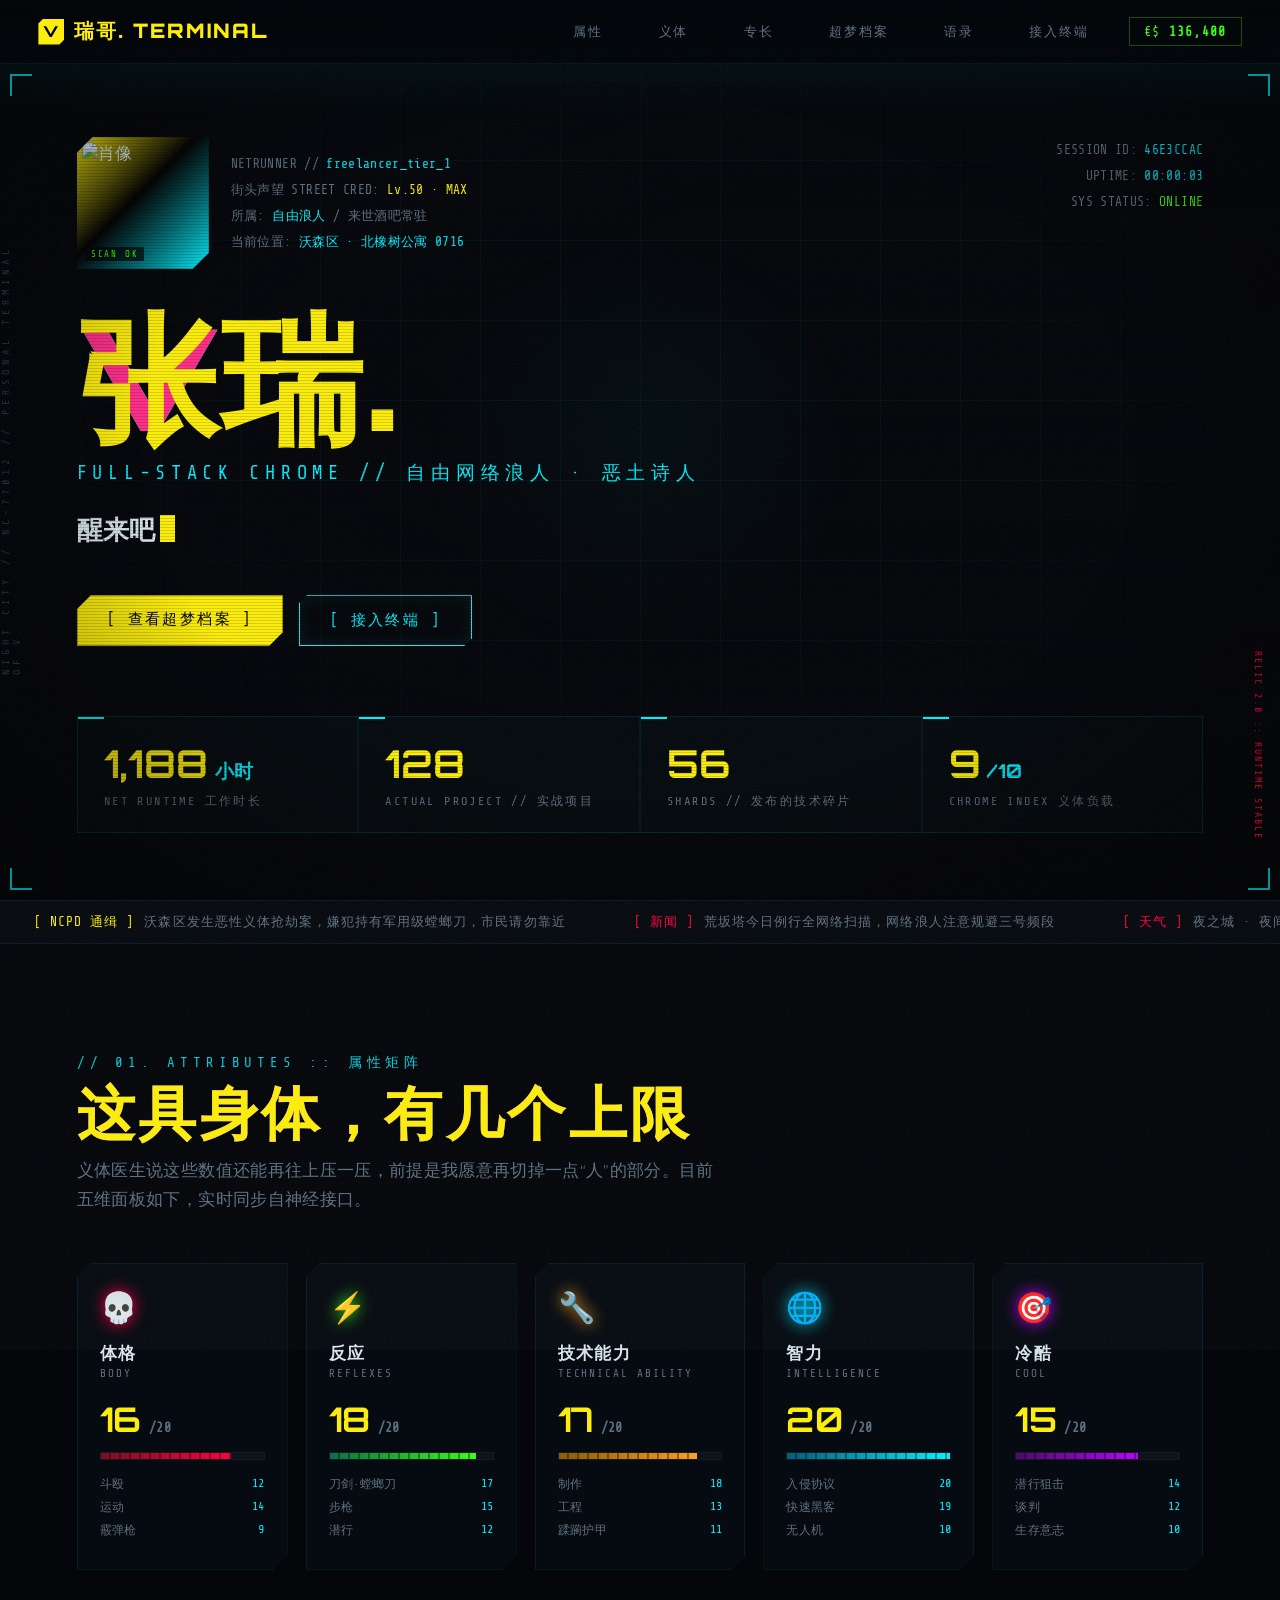
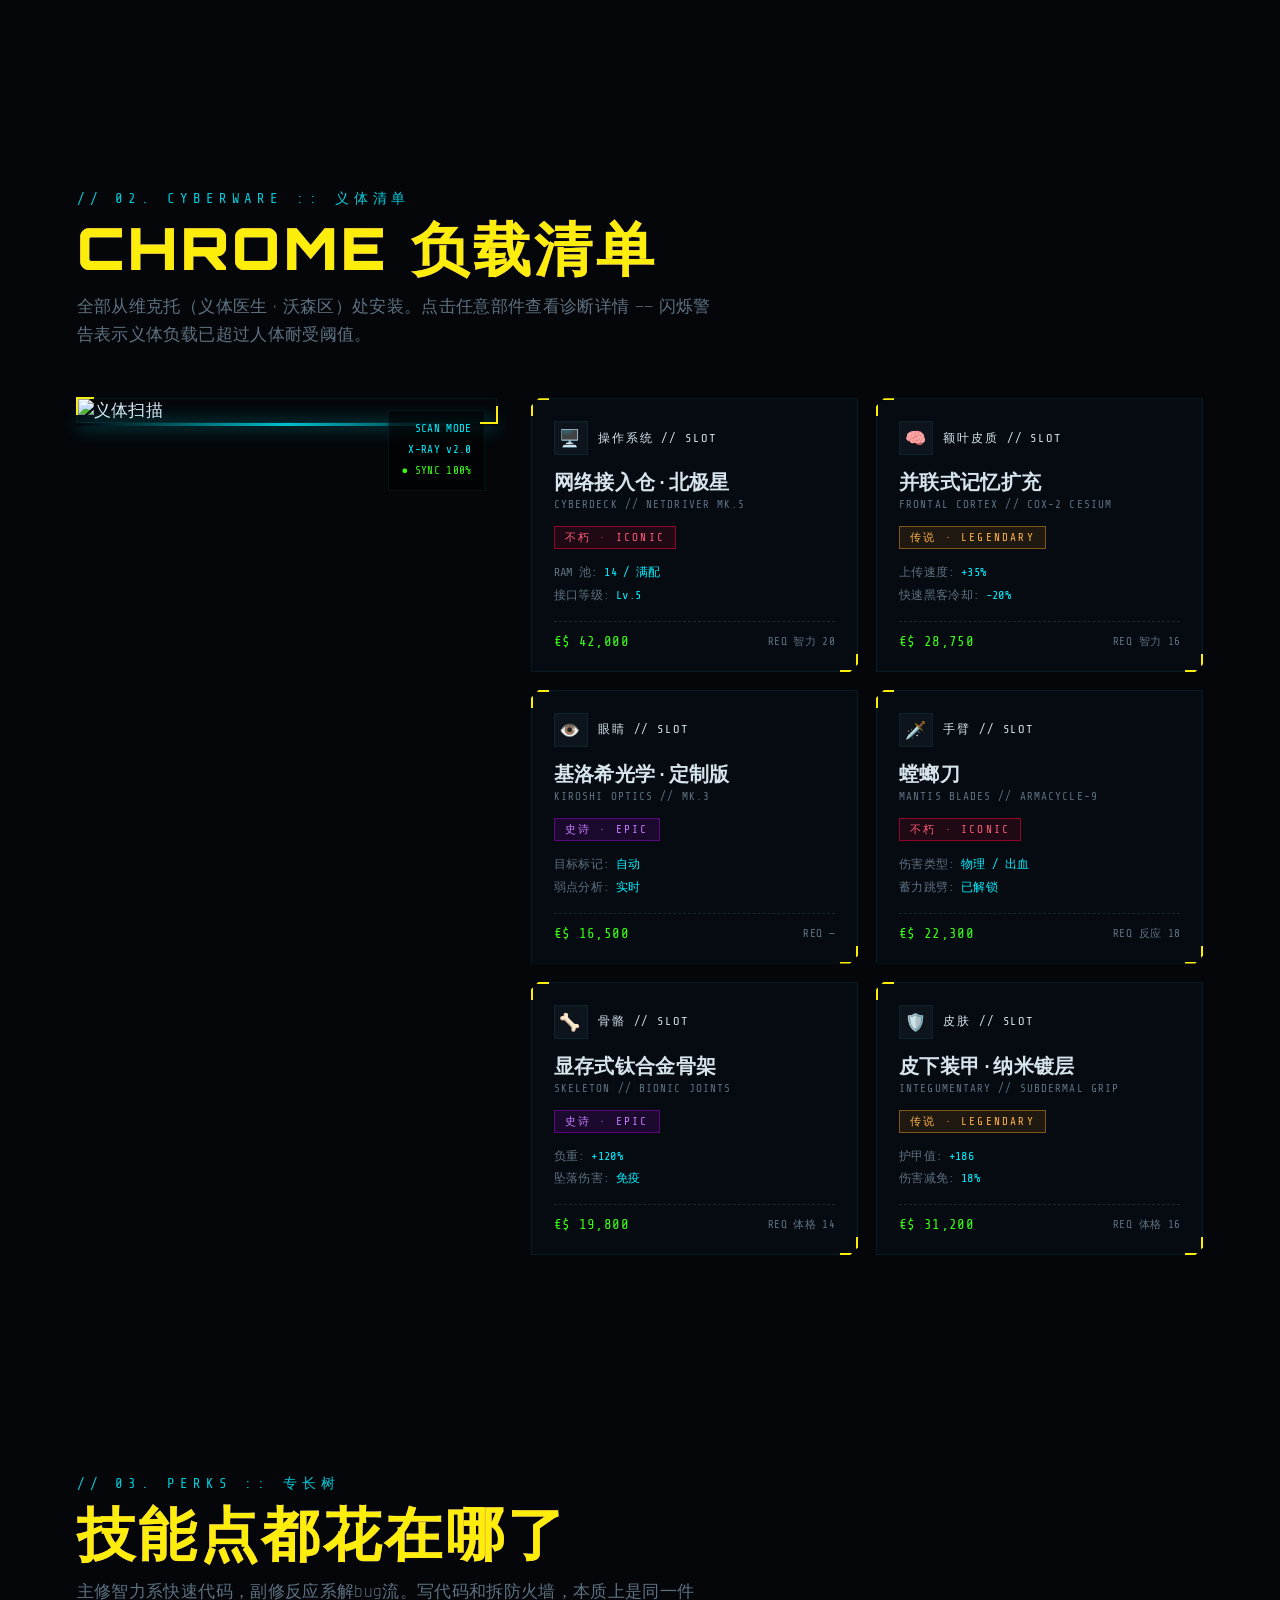
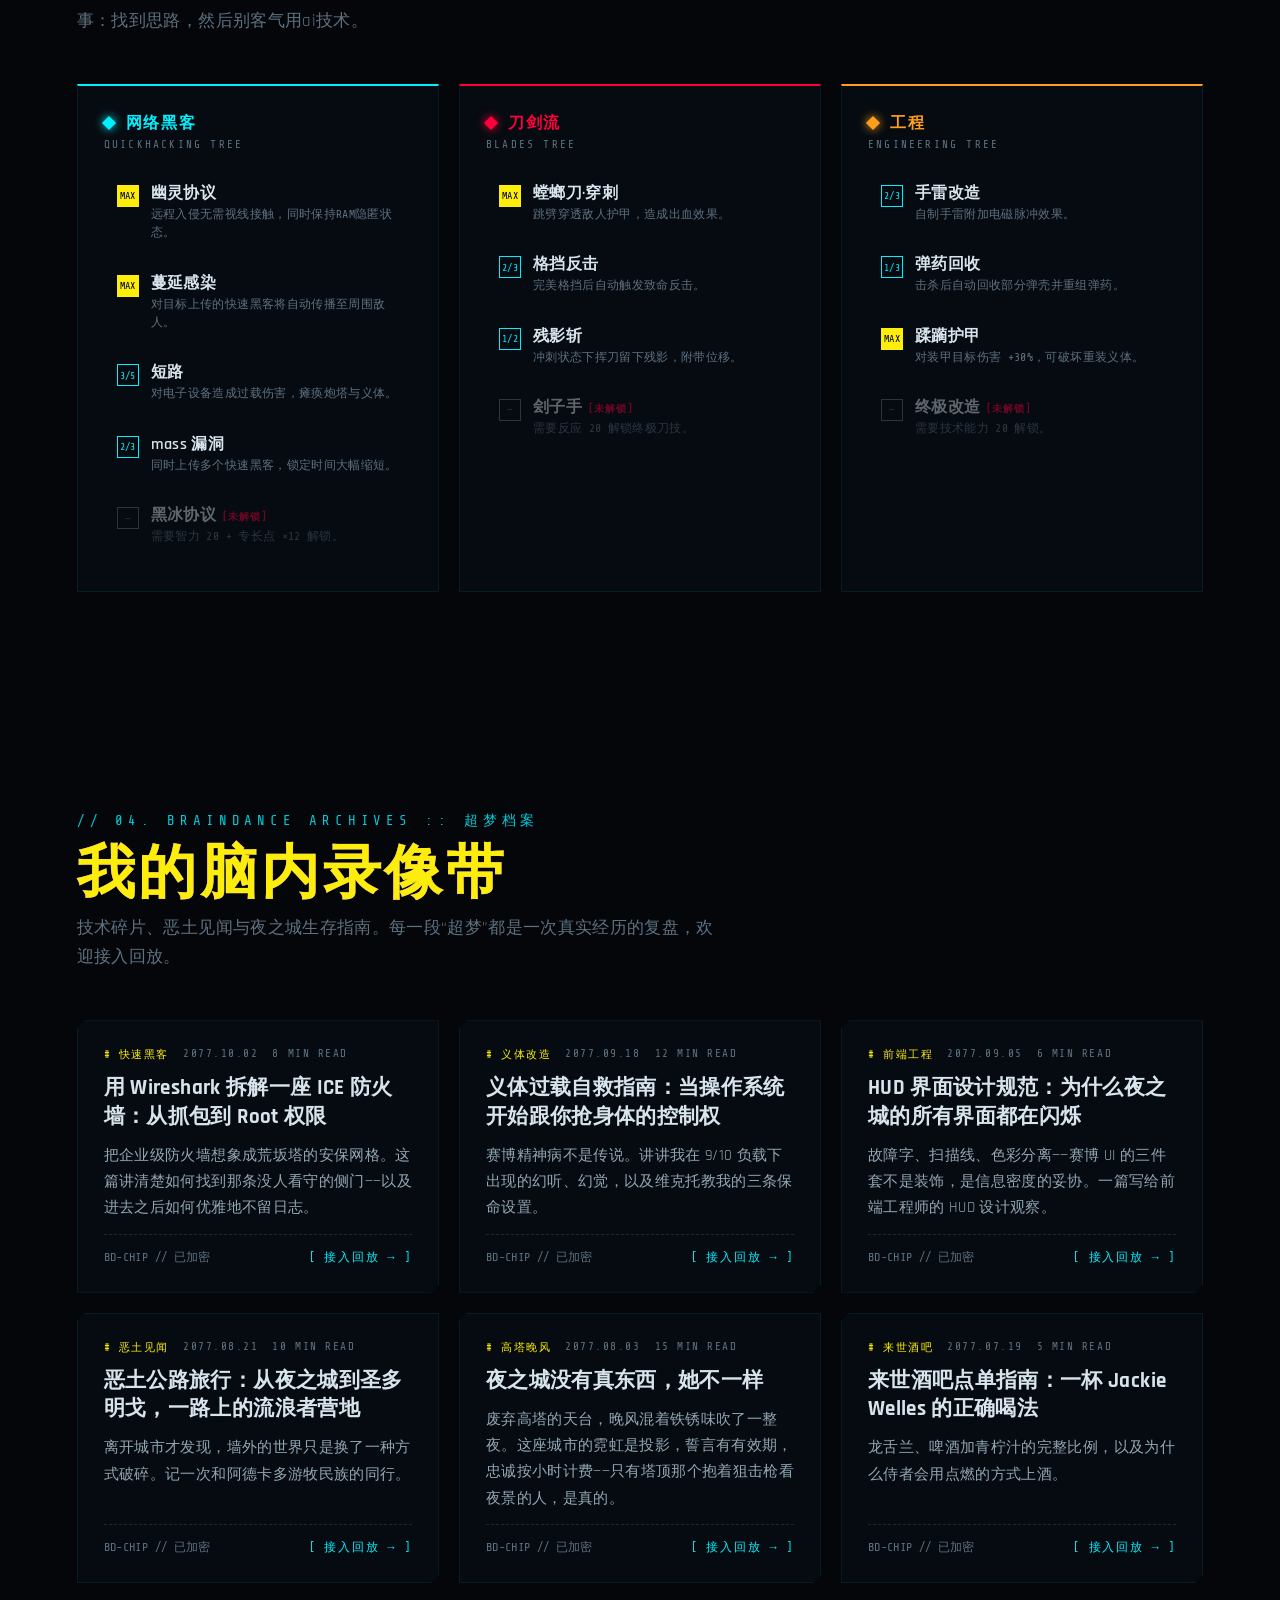
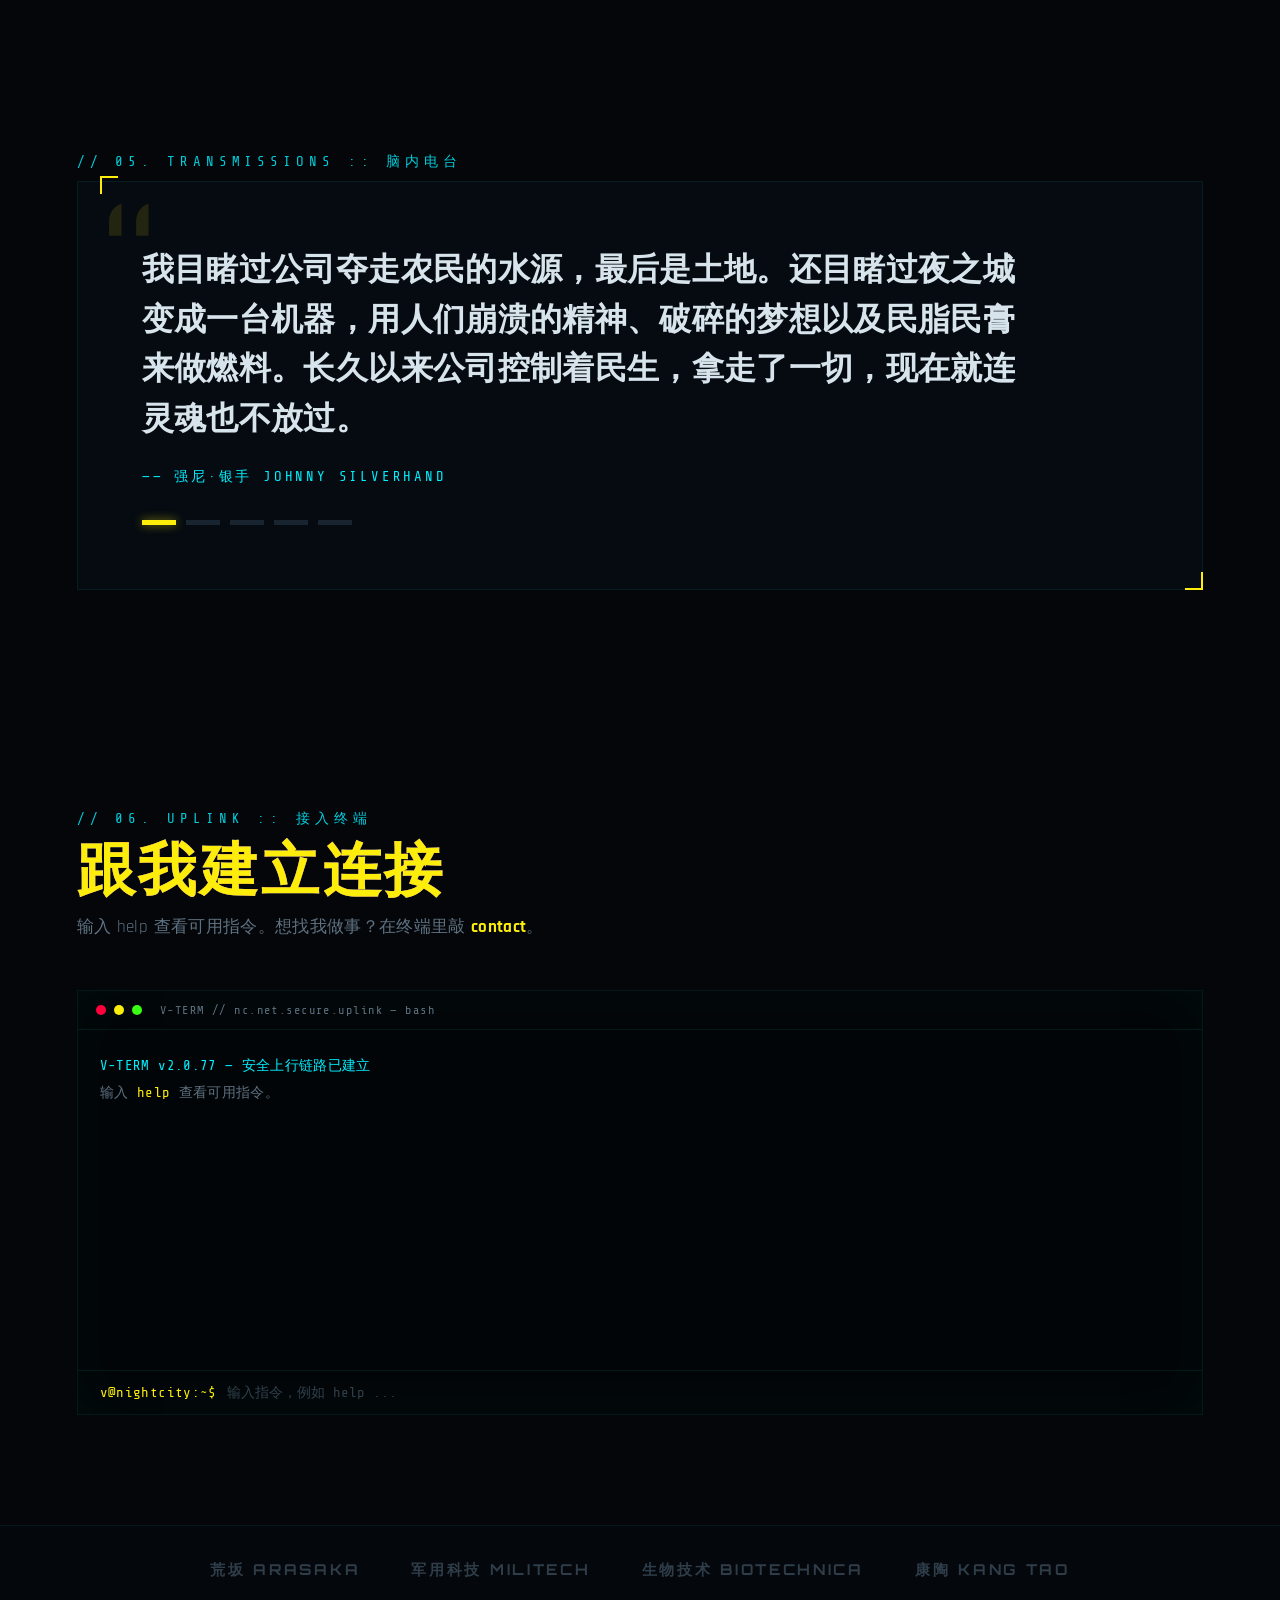
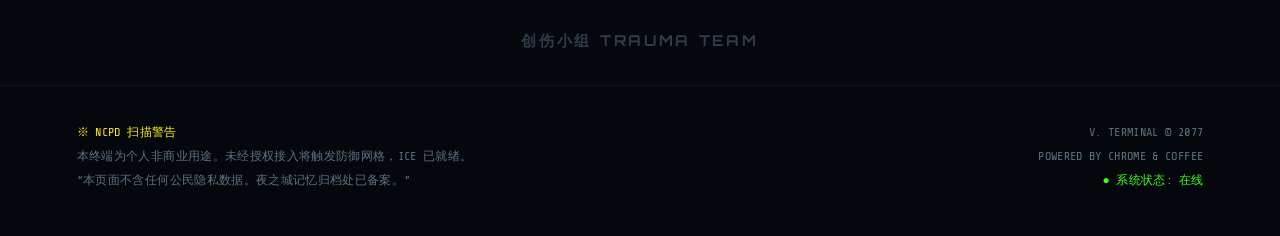
==== src/index.source.html @ 20cfcdd7 "chore: 扁平化仓库结构(站点根=仓库根, 修复Pages根路径) + 补 MIT LICENSE" ====
<!DOCTYPE html>
<html lang="zh-CN">
<head>
<meta charset="UTF-8">
<meta name="viewport" content="width=device-width, initial-scale=1.0">
<title>张瑞.夜之城个人终端</title>
<link rel="icon" type="image/svg+xml" href="assets/favicon.svg">
<meta name="description" content="一个赛博朋克2077风格的个人主页 —— 义体、专长、超梦档案与网络浪人日志。">
<link rel="preconnect" href="https://fonts.googleapis.com">
<link rel="preconnect" href="https://fonts.gstatic.com" crossorigin>
<link href="https://fonts.googleapis.com/css2?family=Orbitron:wght@500;700;900&family=Rajdhani:wght@400;500;600;700&family=Share+Tech+Mono&display=swap" rel="stylesheet">
<style>
/* ============================================================
   CYBERPUNK 2077 // PERSONAL TERMINAL
   Palette: #FCEE0A (brand yellow) / #00F0FF (cyan) / #FF003C (red)
   ============================================================ */
:root{
  --yellow:#FCEE0A;
  --yellow-dim:#b8ab06;
  --cyan:#00F0FF;
  --cyan-dim:#0aa7b3;
  --red:#FF003C;
  --pink:#FF2E88;
  --purple:#BD00FF;
  --orange:#FF9F1C;
  --green:#39FF14;
  --bg:#04060A;
  --bg2:#080C12;
  --panel:rgba(8,13,20,.82);
  --panel-solid:#0A0F16;
  --line:rgba(0,240,255,.18);
  --line-soft:rgba(0,240,255,.08);
  --text:#D8E4EC;
  --dim:#5E7180;
  --mono:'Share Tech Mono','Courier New',monospace;
  --ui:'Rajdhani','PingFang SC','Hiragino Sans GB','Microsoft YaHei',sans-serif;
  --disp:'Orbitron','Rajdhani','PingFang SC','Microsoft YaHei',sans-serif;
}
*{margin:0;padding:0;box-sizing:border-box}
html{scroll-behavior:smooth}
body{
  background:var(--bg);
  color:var(--text);
  font-family:var(--ui);
  font-size:17px;
  letter-spacing:.02em;
  overflow-x:hidden;
  cursor:default;
}
::selection{background:var(--yellow);color:#000}
a{color:var(--cyan);text-decoration:none}
img{max-width:100%;display:block}
button{font-family:var(--ui);cursor:pointer}

/* ---------- 全局特效层 ---------- */
.fx-scanlines{position:fixed;inset:0;pointer-events:none;z-index:9000;
  background:repeating-linear-gradient(0deg,rgba(0,0,0,.14) 0 1px,transparent 1px 3px);
  mix-blend-mode:multiply;}
.fx-crtbar{position:fixed;left:0;right:0;height:120px;pointer-events:none;z-index:9001;
  background:linear-gradient(180deg,transparent,rgba(0,240,255,.045),transparent);
  animation:crtbar 7s linear infinite;}
@keyframes crtbar{0%{top:-15%}100%{top:110%}}
.fx-noise{position:fixed;inset:-50%;width:200%;height:200%;pointer-events:none;z-index:8999;opacity:.05;
  background-image:url("data:image/svg+xml,%3Csvg xmlns='http://www.w3.org/2000/svg' width='120' height='120'%3E%3Cfilter id='n'%3E%3CfeTurbulence type='fractalNoise' baseFrequency='0.9' numOctaves='2'/%3E%3C/filter%3E%3Crect width='120' height='120' filter='url(%23n)' opacity='1'/%3E%3C/svg%3E");
  animation:noiseShift .45s steps(3) infinite;}
@keyframes noiseShift{0%{transform:translate(0,0)}33%{transform:translate(-2%,1%)}66%{transform:translate(1%,-2%)}100%{transform:translate(0,0)}}
.fx-vignette{position:fixed;inset:0;pointer-events:none;z-index:8998;
  background:radial-gradient(ellipse at center,transparent 55%,rgba(0,0,0,.55) 100%);}
#cursor-glow{position:fixed;width:520px;height:520px;border-radius:50%;pointer-events:none;z-index:1;
  background:radial-gradient(circle,rgba(0,240,255,.06) 0%,transparent 60%);
  transform:translate(-50%,-50%);transition:opacity .4s;}

/* ---------- 故障文字 ---------- */
.glitch{position:relative;display:inline-block;color:var(--text)}
.glitch::before,.glitch::after{content:attr(data-text);position:absolute;inset:0;overflow:hidden;}
.glitch::before{color:var(--cyan);z-index:-1;animation:gl-a 3.2s infinite steps(1)}
.glitch::after{color:var(--red);z-index:-2;animation:gl-b 2.7s infinite steps(1)}
@keyframes gl-a{0%,88%,100%{transform:translate(0);opacity:0}89%{transform:translate(-4px,2px);opacity:.8;clip-path:inset(10% 0 55% 0)}91%{transform:translate(3px,-1px);opacity:.8;clip-path:inset(60% 0 8% 0)}93%{transform:translate(-2px,0);opacity:.8;clip-path:inset(30% 0 40% 0)}95%{opacity:0}}
@keyframes gl-b{0%,82%,100%{transform:translate(0);opacity:0}83%{transform:translate(4px,-2px);opacity:.8;clip-path:inset(45% 0 20% 0)}86%{transform:translate(-3px,2px);opacity:.8;clip-path:inset(5% 0 75% 0)}90%{transform:translate(2px,0);opacity:.8;clip-path:inset(70% 0 5% 0)}93%{opacity:0}}
.glitch:hover::before{animation:gl-a .4s infinite steps(1)}
.glitch:hover::after{animation:gl-b .35s infinite steps(1)}
.glitch.y{color:var(--yellow)}
.glitch.y::before{color:var(--pink)}
.glitch.y::after{color:var(--cyan)}

/* ---------- 通用板块 ---------- */
section{position:relative;padding:110px 6vw;max-width:1480px;margin:0 auto;z-index:2}
.sec-tag{font-family:var(--mono);color:var(--cyan);font-size:14px;letter-spacing:.35em;margin-bottom:10px;opacity:.85}
.sec-title{font-family:var(--disp);font-weight:900;font-size:clamp(34px,4.6vw,58px);letter-spacing:.06em;line-height:1.05;margin-bottom:14px;text-transform:uppercase}
.sec-sub{color:var(--dim);font-size:17px;max-width:640px;line-height:1.7;margin-bottom:48px}
.sec-head{margin-bottom:10px}
.cut{clip-path:polygon(14px 0,100% 0,100% calc(100% - 14px),calc(100% - 14px) 100%,0 100%,0 14px)}
.cut-sm{clip-path:polygon(8px 0,100% 0,100% calc(100% - 8px),calc(100% - 8px) 100%,0 100%,0 8px)}
.reveal{opacity:0;transform:translateY(34px);transition:opacity .8s cubic-bezier(.2,.7,.2,1),transform .8s cubic-bezier(.2,.7,.2,1)}
.reveal.in{opacity:1;transform:none}
.corner-brackets{position:relative}
.corner-brackets::before,.corner-brackets::after{content:"";position:absolute;width:16px;height:16px;pointer-events:none;transition:all .3s}
.corner-brackets::before{top:-1px;left:-1px;border-top:2px solid var(--yellow);border-left:2px solid var(--yellow)}
.corner-brackets::after{bottom:-1px;right:-1px;border-bottom:2px solid var(--yellow);border-right:2px solid var(--yellow)}

/* ---------- 开机动画 ---------- */
#boot{position:fixed;inset:0;background:#000;z-index:10000;display:flex;align-items:center;justify-content:center;transition:opacity .7s,visibility .7s}
#boot.done{opacity:0;visibility:hidden}
.boot-box{width:min(680px,88vw)}
.boot-logo{font-family:var(--disp);font-weight:900;font-size:clamp(28px,5vw,52px);color:var(--yellow);letter-spacing:.08em;
  text-shadow:0 0 30px rgba(252,238,10,.4);animation:flicker 2.4s infinite}
.boot-logo span{color:var(--cyan)}
@keyframes flicker{0%,100%{opacity:1}3%{opacity:.4}5%{opacity:1}42%{opacity:1}43%{opacity:.5}44%{opacity:1}67%{opacity:1}68%{opacity:.3}69%{opacity:1}}
.boot-lines{font-family:var(--mono);font-size:13px;color:var(--dim);margin:26px 0 18px;min-height:120px;line-height:1.9}
.boot-lines .ok{color:var(--green)}
.boot-lines .warn{color:var(--yellow)}
.boot-lines .err{color:var(--red)}
.boot-bar{height:10px;background:#111;border:1px solid #222;position:relative;overflow:hidden}
.boot-bar i{position:absolute;inset:0;background:var(--yellow);width:0%;transition:width .3s;
  background-image:repeating-linear-gradient(-45deg,transparent 0 6px,rgba(0,0,0,.25) 6px 12px)}
.boot-skip{margin-top:16px;font-family:var(--mono);font-size:12px;color:#3a4750;text-align:right}

/* ---------- 导航 ---------- */
#nav{position:fixed;top:0;left:0;right:0;z-index:9500;display:flex;align-items:center;gap:26px;
  padding:0 clamp(16px,3vw,40px);height:64px;
  background:linear-gradient(180deg,rgba(4,6,10,.92),rgba(4,6,10,.75));
  backdrop-filter:blur(10px);border-bottom:1px solid var(--line-soft);}
.nav-logo{font-family:var(--disp);font-weight:900;font-size:20px;color:var(--yellow);letter-spacing:.1em;display:flex;align-items:center;gap:10px}
.nav-logo .box{width:26px;height:26px;background:var(--yellow);color:#000;display:grid;place-items:center;font-size:15px;clip-path:polygon(5px 0,100% 0,100% calc(100% - 5px),calc(100% - 5px) 100%,0 100%,0 5px)}
.nav-links{display:flex;gap:4px;margin-left:auto}
.nav-links a{font-family:var(--mono);font-size:13px;letter-spacing:.14em;color:var(--dim);padding:8px 14px;position:relative;transition:color .2s}
.nav-links a::before{content:"//";color:var(--cyan);margin-right:6px;opacity:0;transition:opacity .2s}
.nav-links a:hover,.nav-links a.active{color:var(--yellow)}
.nav-links a:hover::before,.nav-links a.active::before{opacity:1}
.nav-eddies{font-family:var(--mono);font-size:13px;color:var(--green);border:1px solid rgba(57,255,20,.3);padding:6px 14px;letter-spacing:.1em;white-space:nowrap}
.nav-eddies b{color:var(--green)}
#nav-burger{display:none;background:none;border:1px solid var(--line);color:var(--cyan);font-family:var(--mono);padding:6px 12px;font-size:14px}

/* ---------- HERO ---------- */
#hero{min-height:100vh;display:flex;flex-direction:column;justify-content:center;padding:130px 6vw 60px;max-width:none;overflow:hidden}
.hero-bg{position:absolute;inset:0;z-index:-2}
.hero-bg img{width:100%;height:100%;object-fit:cover;opacity:.5;transform:scale(1.06);transition:transform .2s ease-out;filter:saturate(1.15) contrast(1.05)}
.hero-bg::after{content:"";position:absolute;inset:0;
  background:linear-gradient(180deg,rgba(4,6,10,.85) 0%,rgba(4,6,10,.25) 40%,rgba(4,6,10,.92) 88%),
  linear-gradient(90deg,rgba(4,6,10,.8),transparent 55%);}
.hero-grid{position:absolute;inset:0;z-index:-1;pointer-events:none;opacity:.14;
  background-image:linear-gradient(rgba(0,240,255,.35) 1px,transparent 1px),linear-gradient(90deg,rgba(0,240,255,.35) 1px,transparent 1px);
  background-size:80px 80px;
  mask-image:radial-gradient(ellipse 75% 65% at 50% 45%,#000 30%,transparent 75%);
  -webkit-mask-image:radial-gradient(ellipse 75% 65% at 50% 45%,#000 30%,transparent 75%);}
.hero-inner{max-width:1480px;margin:0 auto;width:100%}
.hero-top{display:flex;align-items:flex-start;justify-content:space-between;gap:30px;flex-wrap:wrap}
.hero-id{display:flex;gap:22px;align-items:center}
.avatar-frame{width:132px;height:132px;flex:none;position:relative;padding:5px;
  background:linear-gradient(135deg,var(--yellow),#000 45%,var(--cyan));
  clip-path:polygon(16px 0,100% 0,100% calc(100% - 16px),calc(100% - 16px) 100%,0 100%,0 16px);}
.avatar-frame img{width:100%;height:100%;object-fit:cover;filter:saturate(1.1)}
.avatar-frame::after{content:"SCAN OK";position:absolute;bottom:8px;left:8px;font-family:var(--mono);font-size:9px;letter-spacing:.2em;color:var(--green);background:rgba(0,0,0,.7);padding:2px 6px}
.hero-meta{font-family:var(--mono);font-size:13px;color:var(--dim);line-height:2}
.hero-meta b{color:var(--cyan);font-weight:400}
.hero-meta .lv{color:var(--yellow)}
.hero-title{margin:44px 0 8px}
.hero-title h1{font-family:var(--disp);font-weight:900;font-size:clamp(56px,11vw,150px);line-height:.92;letter-spacing:.02em;text-transform:uppercase}
.hero-title h1 .dot{color:var(--yellow)}
.hero-role{font-family:var(--mono);color:var(--cyan);font-size:clamp(14px,1.6vw,19px);letter-spacing:.3em;margin-top:18px}
.hero-quote{margin-top:26px;font-size:clamp(18px,2.4vw,26px);font-weight:600;color:var(--text);max-width:760px;line-height:1.5}
.hero-quote em{color:var(--yellow);font-style:normal}
.hero-cursor{display:inline-block;width:.6em;height:1.05em;background:var(--yellow);vertical-align:-.12em;margin-left:4px;animation:blink 1s steps(1) infinite}
@keyframes blink{50%{opacity:0}}
.hero-cta{display:flex;gap:16px;margin-top:44px;flex-wrap:wrap}
.btn{font-family:var(--mono);font-size:15px;letter-spacing:.16em;padding:15px 30px;border:none;position:relative;transition:transform .15s,filter .2s;text-transform:uppercase}
.btn:hover{transform:translateY(-2px);filter:brightness(1.12)}
.btn-y{background:var(--yellow);color:#000;box-shadow:0 0 24px rgba(252,238,10,.35)}
.btn-y::after{content:"";position:absolute;inset:0;border:1px solid rgba(0,0,0,.35);pointer-events:none;
  clip-path:polygon(8px 0,100% 0,100% calc(100% - 8px),calc(100% - 8px) 100%,0 100%,0 8px)}
.btn-o{background:transparent;color:var(--cyan);border:1px solid var(--cyan);box-shadow:inset 0 0 18px rgba(0,240,255,.08)}
.btn-o:hover{background:rgba(0,240,255,.08)}
.hero-stats{display:grid;grid-template-columns:repeat(4,1fr);gap:2px;margin-top:70px;border:1px solid var(--line-soft);background:var(--line-soft)}
.stat-cell{background:rgba(5,8,12,.85);padding:22px 26px;position:relative}
.stat-cell .num{font-family:var(--disp);font-weight:700;font-size:clamp(24px,3vw,40px);color:var(--yellow)}
.stat-cell .num small{font-size:.5em;color:var(--cyan)}
.stat-cell .lbl{font-family:var(--mono);font-size:12px;color:var(--dim);letter-spacing:.2em;margin-top:6px}
.stat-cell::before{content:"";position:absolute;top:0;left:0;width:26px;height:2px;background:var(--cyan)}

/* ---------- 滚动新闻条 ---------- */
.ticker{border-top:1px solid var(--line-soft);border-bottom:1px solid var(--line-soft);background:#060A0F;overflow:hidden;position:relative;z-index:2}
.ticker-track{display:flex;width:max-content;animation:tick 36s linear infinite;gap:0}
.ticker:hover .ticker-track{animation-play-state:paused}
@keyframes tick{to{transform:translateX(-50%)}}
.ticker-item{font-family:var(--mono);font-size:13px;letter-spacing:.08em;color:var(--dim);padding:12px 34px;white-space:nowrap}
.ticker-item b{color:var(--red);font-weight:400;margin-right:10px}
.ticker-item.warn b{color:var(--yellow)}

/* ---------- 属性 ---------- */
.attr-grid{display:grid;grid-template-columns:repeat(5,1fr);gap:18px}
.attr-card{background:var(--panel);border:1px solid var(--line-soft);padding:26px 22px 30px;position:relative;transition:border-color .3s,transform .3s}
.attr-card:hover{border-color:var(--line);transform:translateY(-6px)}
.attr-card .ic{font-size:30px;margin-bottom:14px;display:block;filter:drop-shadow(0 0 8px currentColor)}
.attr-card h3{font-family:var(--disp);font-size:17px;letter-spacing:.08em;margin-bottom:2px}
.attr-card .en{font-family:var(--mono);font-size:11px;color:var(--dim);letter-spacing:.18em;display:block;margin-bottom:18px}
.attr-level{font-family:var(--disp);font-weight:700;font-size:34px;color:var(--yellow);margin-bottom:12px}
.attr-level small{font-size:13px;color:var(--dim);font-family:var(--mono)}
.bar{height:8px;background:#0d1319;position:relative;overflow:hidden;border:1px solid #131b23}
.bar i{position:absolute;inset:0 100% 0 0;transition:right 1.4s cubic-bezier(.2,.8,.2,1)}
.bar i::after{content:"";position:absolute;inset:0;background-image:repeating-linear-gradient(90deg,transparent 0 8px,rgba(0,0,0,.35) 8px 10px)}
.bar i.c1{background:linear-gradient(90deg,#7a0f22,var(--red))}
.bar i.c2{background:linear-gradient(90deg,#0b6e46,var(--green))}
.bar i.c3{background:linear-gradient(90deg,#8a5b00,var(--orange))}
.bar i.c4{background:linear-gradient(90deg,#065c7a,var(--cyan))}
.bar i.c5{background:linear-gradient(90deg,#4b0b6b,var(--purple))}
.attr-skills{margin-top:16px;display:flex;flex-direction:column;gap:6px}
.attr-skills span{font-family:var(--mono);font-size:12px;color:var(--dim);display:flex;justify-content:space-between}
.attr-skills span em{font-style:normal;color:var(--cyan)}

/* ---------- 义体 ---------- */
.cw-layout{display:grid;grid-template-columns:minmax(260px,420px) 1fr;gap:34px;align-items:start}
.cw-visual{position:sticky;top:90px}
.cw-visual img{border:1px solid var(--line-soft);filter:saturate(1.1) contrast(1.05)}
.cw-visual .scanline{position:absolute;left:0;right:0;height:3px;background:linear-gradient(90deg,transparent,var(--cyan),transparent);box-shadow:0 0 18px var(--cyan);animation:scanY 4s ease-in-out infinite;opacity:.8}
@keyframes scanY{0%,100%{top:4%}50%{top:94%}}
.cw-visual .hud{position:absolute;top:12px;right:12px;font-family:var(--mono);font-size:11px;color:var(--cyan);text-align:right;line-height:1.9;background:rgba(0,0,0,.55);padding:8px 12px;border:1px solid var(--line-soft)}
.cw-grid{display:grid;grid-template-columns:repeat(auto-fill,minmax(290px,1fr));gap:18px}
.cw-card{background:var(--panel);border:1px solid var(--line-soft);padding:22px;position:relative;cursor:pointer;transition:transform .25s,box-shadow .25s,border-color .25s}
.cw-card:hover{transform:translateY(-5px);border-color:rgba(252,238,10,.4);box-shadow:0 14px 40px rgba(0,0,0,.55),0 0 22px rgba(252,238,10,.07)}
.cw-slot{display:flex;align-items:center;gap:10px;font-family:var(--mono);font-size:12px;letter-spacing:.16em;margin-bottom:14px}
.cw-slot .glyph{width:34px;height:34px;display:grid;place-items:center;font-size:17px;background:#0d141b;border:1px solid var(--line-soft)}
.cw-card h4{font-size:20px;font-weight:700;margin-bottom:2px}
.cw-card .en{font-family:var(--mono);font-size:11px;color:var(--dim);letter-spacing:.1em;display:block;margin-bottom:14px}
.cw-rarity{font-family:var(--mono);font-size:11px;letter-spacing:.2em;padding:3px 10px;display:inline-block;margin-bottom:12px}
.r-epic{color:#c77dff;background:rgba(189,0,255,.12);border:1px solid rgba(189,0,255,.4)}
.r-legend{color:#ffb347;background:rgba(255,159,28,.1);border:1px solid rgba(255,159,28,.45)}
.r-iconic{color:#ff5c7a;background:rgba(255,0,60,.1);border:1px solid rgba(255,0,60,.5)}
.cw-stat{font-family:var(--mono);font-size:12px;color:var(--dim);line-height:1.9}
.cw-stat b{color:var(--cyan);font-weight:400}
.cw-price{margin-top:14px;padding-top:12px;border-top:1px dashed #1c2830;font-family:var(--mono);font-size:14px;color:var(--green);display:flex;justify-content:space-between;align-items:center}
.cw-price .req{color:var(--dim);font-size:11px}
.cw-card .corner-brackets::before,.cw-card .corner-brackets::after{border-color:transparent}
.cw-card:hover .corner-brackets::before,.cw-card:hover .corner-brackets::after{border-color:var(--yellow)}

/* ---------- 义体弹窗 ---------- */
#modal{position:fixed;inset:0;z-index:9700;display:none;align-items:center;justify-content:center;background:rgba(2,4,7,.82);backdrop-filter:blur(6px);padding:20px}
#modal.open{display:flex}
.modal-box{width:min(640px,94vw);background:var(--panel-solid);border:1px solid rgba(252,238,10,.35);box-shadow:0 0 60px rgba(252,238,10,.08),0 30px 80px rgba(0,0,0,.7);padding:34px;position:relative;animation:mIn .3s cubic-bezier(.2,.8,.2,1)}
@keyframes mIn{from{transform:translateY(24px) scale(.97);opacity:0}to{transform:none;opacity:1}}
.modal-box .m-close{position:absolute;top:12px;right:12px;background:none;border:1px solid var(--line);color:var(--dim);width:34px;height:34px;font-family:var(--mono);font-size:14px}
.modal-box .m-close:hover{color:var(--red);border-color:var(--red)}
.modal-box h4{font-family:var(--disp);font-size:24px;margin:10px 0 4px}
.modal-box .m-en{font-family:var(--mono);font-size:12px;color:var(--dim);letter-spacing:.15em;margin-bottom:18px}
.modal-box .m-desc{color:#9fb3c0;line-height:1.8;margin-bottom:20px;font-size:16px}
.m-rows{font-family:var(--mono);font-size:13px;display:grid;gap:8px;margin-bottom:22px}
.m-rows div{display:flex;justify-content:space-between;border-bottom:1px dashed #1c2830;padding-bottom:8px}
.m-rows span{color:var(--dim)}
.m-rows b{color:var(--cyan);font-weight:400}
.m-warn{font-family:var(--mono);font-size:12px;color:var(--red);border:1px dashed rgba(255,0,60,.4);padding:12px 14px;line-height:1.8;background:rgba(255,0,60,.04)}

/* ---------- 专长树 ---------- */
.perk-cols{display:grid;grid-template-columns:repeat(3,1fr);gap:20px}
.perk-col{background:var(--panel);border:1px solid var(--line-soft);padding:26px}
.perk-col h3{font-family:var(--disp);font-size:16px;letter-spacing:.1em;display:flex;align-items:center;gap:12px;margin-bottom:4px}
.perk-col h3 i{width:10px;height:10px;background:currentColor;display:inline-block;transform:rotate(45deg);box-shadow:0 0 10px currentColor}
.perk-col .p-en{font-family:var(--mono);font-size:11px;color:var(--dim);letter-spacing:.2em;display:block;margin-bottom:20px}
.perk{display:flex;gap:12px;align-items:flex-start;padding:11px 12px;border:1px solid transparent;position:relative;margin-bottom:6px;transition:background .2s,border-color .2s}
.perk:hover{background:rgba(0,240,255,.04);border-color:var(--line-soft)}
.perk .node{width:22px;height:22px;flex:none;margin-top:2px;display:grid;place-items:center;font-family:var(--mono);font-size:10px;border:1px solid var(--cyan);color:var(--cyan)}
.perk .p-name{font-size:16px;font-weight:600}
.perk .p-desc{font-family:var(--mono);font-size:11.5px;color:var(--dim);line-height:1.6;margin-top:2px}
.perk.max .node{background:var(--yellow);border-color:var(--yellow);color:#000}
.perk.locked{opacity:.42}
.perk.locked .node{border-color:var(--dim);color:var(--dim)}
.perk.locked .p-name::after{content:" [未解锁]";font-family:var(--mono);font-size:10px;color:var(--red);letter-spacing:.1em}
.perk-path{height:14px;border-left:1px dashed #1e2c36;margin-left:23px}

/* ---------- 超梦档案(博客) ---------- */
.bd-grid{display:grid;grid-template-columns:repeat(auto-fill,minmax(330px,1fr));gap:20px}
.bd-card{background:var(--panel);border:1px solid var(--line-soft);padding:26px;display:flex;flex-direction:column;gap:12px;position:relative;overflow:hidden;transition:transform .25s,border-color .25s}
.bd-card:hover{transform:translateY(-6px);border-color:rgba(0,240,255,.35)}
.bd-card::before{content:"";position:absolute;top:0;left:0;right:0;height:2px;background:linear-gradient(90deg,var(--cyan),transparent);transform:scaleX(0);transform-origin:left;transition:transform .4s}
.bd-card:hover::before{transform:scaleX(1)}
.bd-meta{display:flex;gap:14px;font-family:var(--mono);font-size:11px;color:var(--dim);letter-spacing:.14em}
.bd-meta .tag{color:var(--yellow)}
.bd-card h4{font-size:21px;font-weight:700;line-height:1.35;transition:color .2s}
.bd-card:hover h4{color:var(--yellow)}
.bd-card p{color:#93a7b4;font-size:15px;line-height:1.75;flex:1}
.bd-foot{display:flex;justify-content:space-between;align-items:center;font-family:var(--mono);font-size:12px;color:var(--dim);padding-top:14px;border-top:1px dashed #1c2830}
.bd-foot a{letter-spacing:.15em}
.bd-foot a:hover{color:var(--yellow)}

/* ---------- 超梦回放 · 全息投影播放器 ---------- */
body.bd-open{overflow:hidden}
#bd-player{position:fixed;inset:0;z-index:9800;display:none;align-items:center;justify-content:center;padding:20px;
  background:radial-gradient(ellipse at 50% 62%,rgba(0,22,30,.9) 0%,rgba(2,4,7,.97) 68%);backdrop-filter:blur(9px)}
#bd-player.open{display:flex}
#bd-player::before{content:"";position:absolute;inset:0;pointer-events:none;opacity:.55;
  background-image:linear-gradient(rgba(0,240,255,.07) 1px,transparent 1px),linear-gradient(90deg,rgba(0,240,255,.07) 1px,transparent 1px);
  background-size:46px 46px}
#bd-player::after{content:"";position:absolute;inset:0;pointer-events:none;opacity:0;
  background:linear-gradient(0deg,rgba(255,255,255,.85),rgba(0,240,255,.35) 35%,transparent 60%)}
#bd-player.ending::after{animation:bdRgbBurst 1.5s steps(3) forwards}
@keyframes bdRgbBurst{0%,38%{opacity:0}42%{opacity:.55}46%{opacity:0}58%{opacity:.35}64%{opacity:0}100%{opacity:0}}

.bd-stage{position:relative;width:min(1080px,94vw);padding:42px 0 64px;
  animation:bdStageIn .55s cubic-bezier(.2,.8,.2,1) both}
@keyframes bdStageIn{from{opacity:0;transform:translateY(26px)}to{opacity:1;transform:none}}

/* 投影光锥 + 地面光斑 */
.bd-beam{position:absolute;left:50%;bottom:52px;width:152%;height:84%;transform:translateX(-50%);z-index:0;pointer-events:none;
  background:linear-gradient(0deg,rgba(0,240,255,.22),rgba(0,240,255,.04) 58%,transparent 100%);
  clip-path:polygon(50% 100%,2% 0,98% 0);filter:blur(3px);animation:bdBeamPulse 3.4s ease-in-out infinite}
@keyframes bdBeamPulse{0%,100%{opacity:.42}50%{opacity:.85}}
.bd-floor{position:absolute;left:50%;bottom:44px;width:74%;height:44px;transform:translateX(-50%);z-index:1;pointer-events:none;
  background:radial-gradient(ellipse,rgba(0,240,255,.3),transparent 70%);filter:blur(7px)}

.bd-frame{position:relative;z-index:2;transform-origin:bottom center}
.bd-screen{position:relative;aspect-ratio:16/9;background:#000;overflow:hidden;
  border:1px solid rgba(0,240,255,.5);
  box-shadow:0 0 40px rgba(0,240,255,.22),inset 0 0 70px rgba(0,240,255,.07);
  clip-path:polygon(20px 0,100% 0,100% calc(100% - 20px),calc(100% - 20px) 100%,0 100%,0 20px)}
.bd-screen iframe,.bd-screen video{position:absolute;inset:0;width:100%;height:100%;border:0;display:block}
.bd-screen video{object-fit:contain;background:#000}
.bd-ctl{background:none;border:1px solid rgba(0,240,255,.45);color:var(--cyan);font-family:var(--mono);
  font-size:10px;line-height:1;letter-spacing:0;padding:6px 9px;min-width:36px;text-align:center;
  transition:background .2s,color .2s,border-color .2s}
.bd-ctl:hover{background:rgba(0,240,255,.12);color:var(--yellow);border-color:var(--yellow)}
.bd-screen .bd-fx-scan{position:absolute;inset:0;z-index:5;pointer-events:none;
  background:repeating-linear-gradient(0deg,rgba(0,0,0,.26) 0 2px,transparent 2px 4px)}
.bd-screen .bd-fx-glow{position:absolute;inset:0;z-index:6;pointer-events:none;
  background:radial-gradient(ellipse at 50% 50%,transparent 52%,rgba(0,240,255,.18) 100%);
  animation:bdHoloFlicker 4.6s infinite}
@keyframes bdHoloFlicker{0%,100%{opacity:.85}46%{opacity:1}47.5%{opacity:.42}49%{opacity:1}87%{opacity:.6}88.5%{opacity:.96}}
.bd-screen .bd-fx-line{position:absolute;left:0;right:0;height:2px;z-index:7;pointer-events:none;
  background:linear-gradient(90deg,transparent,rgba(0,240,255,.55),transparent);
  animation:bdSweep 5.5s linear infinite}
@keyframes bdSweep{0%{top:-2%}100%{top:102%}}

/* HUD */
.bd-hud-top,.bd-hud-bottom{position:absolute;left:0;right:0;display:flex;align-items:center;
  font-family:var(--mono);font-size:11px;letter-spacing:.18em}
.bd-hud-top{top:0;height:30px;color:var(--cyan);justify-content:space-between;gap:12px}
.bd-hud-top .bd-rec{display:flex;align-items:center;gap:9px;overflow:hidden;white-space:nowrap}
.bd-hud-top .bd-rec i{width:9px;height:9px;border-radius:50%;background:var(--red);box-shadow:0 0 12px var(--red);
  animation:bdRec 1.3s infinite;flex:none}
@keyframes bdRec{0%,100%{opacity:1}50%{opacity:.15}}
.bd-close{background:none;border:1px solid rgba(0,240,255,.45);color:var(--cyan);font-family:var(--mono);
  font-size:11px;letter-spacing:.16em;padding:6px 13px;white-space:nowrap;transition:background .2s,color .2s,border-color .2s}
.bd-close:hover{background:rgba(0,240,255,.12);color:var(--yellow);border-color:var(--yellow)}
.bd-hud-bottom{bottom:0;height:40px;color:var(--dim);gap:14px}
.bd-hud-bottom #bd-time{white-space:nowrap;color:var(--yellow)}
.bd-prog{flex:1;height:6px;background:#0a1014;border:1px solid rgba(0,240,255,.25);position:relative;overflow:hidden;min-width:60px}
.bd-prog i{position:absolute;inset:0 100% 0 0;transition:right .25s linear;
  background:linear-gradient(90deg,var(--cyan),var(--yellow));box-shadow:0 0 14px rgba(0,240,255,.55)}
.bd-endbtn{background:none;border:1px solid rgba(255,0,60,.5);color:var(--red);font-family:var(--mono);
  font-size:11px;letter-spacing:.16em;padding:6px 13px;white-space:nowrap;transition:background .2s}
.bd-endbtn:hover{background:rgba(255,0,60,.14)}

/* 结束投影特效 */

.bd-collapse{position:absolute;left:0;right:0;bottom:44px;height:3px;z-index:8;opacity:0;pointer-events:none;
  background:linear-gradient(90deg,transparent,#fff,var(--cyan),#fff,transparent);box-shadow:0 0 26px var(--cyan)}
#bd-player.ending .bd-collapse{animation:bdCollapse 1.5s ease-out forwards}
@keyframes bdCollapse{0%,52%{opacity:0;transform:scaleX(1)}60%{opacity:1;transform:scaleX(1.02)}78%{opacity:.85;transform:scaleX(1.2)}100%{opacity:0;transform:scaleX(1.5)}}

.bd-end-flash{position:absolute;left:50%;top:44%;transform:translate(-50%,-50%);z-index:9;opacity:0;pointer-events:none;text-align:center}
.bd-end-flash .t1{display:block;font-family:var(--disp);font-weight:900;font-size:clamp(20px,3.4vw,42px);
  letter-spacing:.3em;color:#fff;text-shadow:0 0 30px var(--cyan),0 0 70px var(--cyan)}
.bd-end-flash .t2{display:block;font-family:var(--mono);font-size:clamp(10px,1.1vw,13px);letter-spacing:.42em;color:var(--cyan);margin-top:12px}
#bd-player.ending .bd-end-flash{animation:bdEndFlash 1.5s ease-out forwards}
@keyframes bdEndFlash{0%,36%{opacity:0;transform:translate(-50%,-50%) scale(1)}
  44%{opacity:1;transform:translate(-50%,-50%) scale(1);letter-spacing:.3em}
  66%{opacity:1;transform:translate(-50%,-50%) scale(1)}
  100%{opacity:0;transform:translate(-50%,-50%) scale(1.06)}}

#bd-player.ending .bd-frame{animation:bdHoloOut 1.5s cubic-bezier(.5,0,.75,0) forwards}
@keyframes bdHoloOut{
  0%{opacity:1;transform:none;filter:none}
  16%{transform:translateX(-9px) scaleY(1.02);filter:brightness(1.7) saturate(1.4) hue-rotate(-8deg)}
  25%{transform:translateX(10px) skewX(-2deg);filter:brightness(1.5) hue-rotate(12deg)}
  40%{transform:scaleY(.62) translateY(4px);filter:brightness(2.5) hue-rotate(22deg);opacity:.96}
  60%{transform:scaleY(.17) scaleX(1.03);filter:brightness(3.6) blur(1.5px);opacity:.85}
  76%{transform:scaleY(.03) scaleX(1.08);filter:brightness(5) blur(1px);opacity:.9}
  100%{transform:scaleY(0) scaleX(1.16);filter:brightness(6.5) blur(3px);opacity:0}}
#bd-player.ending .bd-beam{animation:bdBeamOut 1.5s ease-in forwards}
@keyframes bdBeamOut{0%{opacity:.8}55%{opacity:1}100%{opacity:0}}
#bd-player.ending .bd-floor{animation:bdBeamOut 1.5s ease-in forwards}
#bd-player.ending .bd-hud-top,#bd-player.ending .bd-hud-bottom{animation:bdHudOut 1.5s ease-out forwards}
@keyframes bdHudOut{0%,30%{opacity:1}100%{opacity:0}}

.bd-toast{position:fixed;left:50%;bottom:34px;transform:translate(-50%,18px);z-index:9900;pointer-events:none;
  font-family:var(--mono);font-size:12px;letter-spacing:.16em;color:var(--cyan);
  background:rgba(4,10,14,.95);border:1px solid rgba(0,240,255,.42);padding:12px 24px;
  box-shadow:0 0 32px rgba(0,240,255,.2);opacity:0;transition:opacity .3s,transform .3s}
.bd-toast.show{opacity:1;transform:translate(-50%,0)}

@media (max-width:760px){
  .bd-stage{width:96vw}
  .bd-hud-top,.bd-hud-bottom{font-size:9.5px;letter-spacing:.08em}
  .bd-hud-top .bd-rec span{display:none}
  .bd-hud-bottom{gap:8px}
  .bd-endbtn{padding:5px 8px;font-size:9.5px}
  .bd-close{padding:5px 9px;font-size:9.5px}
}

/* ---------- 语录 ---------- */
#quotes{padding-top:60px}
.quote-stage{background:var(--panel);border:1px solid var(--line-soft);padding:clamp(30px,5vw,64px);position:relative;min-height:250px;display:flex;flex-direction:column;justify-content:center}
.quote-stage::before{content:"\201C";position:absolute;top:-6px;left:22px;font-family:var(--disp);font-size:150px;color:rgba(252,238,10,.12);line-height:1}
#quote-text{font-size:clamp(21px,3vw,32px);font-weight:600;line-height:1.55;max-width:900px;min-height:2.2em}
#quote-author{font-family:var(--mono);font-size:14px;color:var(--cyan);letter-spacing:.2em;margin-top:24px}
#quote-author::before{content:"—— "}
.quote-nav{display:flex;gap:10px;margin-top:34px}
.q-dot{width:34px;height:5px;background:#182430;border:none;transition:background .3s}
.q-dot.on{background:var(--yellow);box-shadow:0 0 10px rgba(252,238,10,.5)}

/* ---------- 终端 ---------- */
.term{background:#03050799;border:1px solid var(--line-soft);box-shadow:inset 0 0 60px rgba(0,240,255,.03);font-family:var(--mono)}
.term-head{display:flex;gap:8px;align-items:center;padding:12px 18px;border-bottom:1px solid var(--line-soft);font-size:12px;color:var(--dim);letter-spacing:.12em}
.term-head i{width:10px;height:10px;border-radius:50%;display:inline-block}
.term-head i:nth-child(1){background:var(--red)}
.term-head i:nth-child(2){background:var(--yellow)}
.term-head i:nth-child(3){background:var(--green)}
.term-head span{margin-left:10px}
.term-body{padding:22px;height:340px;overflow-y:auto;font-size:14px;line-height:1.95}
.term-body::-webkit-scrollbar{width:6px}
.term-body::-webkit-scrollbar-thumb{background:#17242e}
.term-body .t-line{white-space:pre-wrap;word-break:break-all}
.term-body .t-cmd{color:var(--yellow)}
.term-body .t-sys{color:var(--cyan)}
.term-body .t-dim{color:var(--dim)}
.term-body .t-err{color:var(--red)}
.term-body .t-ok{color:var(--green)}
.term-input{display:flex;gap:10px;align-items:center;padding:14px 22px;border-top:1px solid var(--line-soft)}
.term-input .prompt{color:var(--yellow);font-family:var(--mono);font-size:14px;white-space:nowrap}
.term-input input{flex:1;background:none;border:none;outline:none;color:var(--text);font-family:var(--mono);font-size:14px;caret-color:var(--yellow)}
.term-input input::placeholder{color:#31404b}

/* ---------- 页脚 ---------- */
footer{border-top:1px solid var(--line-soft);background:#04070B;position:relative;z-index:2}
.corp-strip{display:flex;justify-content:center;gap:clamp(18px,4vw,60px);flex-wrap:wrap;padding:34px 6vw;border-bottom:1px solid var(--line-soft)}
.corp{font-family:var(--disp);font-weight:700;font-size:15px;letter-spacing:.18em;color:#2e3d49;transition:color .3s,text-shadow .3s;cursor:default}
.corp:hover{color:var(--red);text-shadow:0 0 18px rgba(255,0,60,.5)}
.foot-inner{max-width:1480px;margin:0 auto;padding:34px 6vw 44px;display:flex;justify-content:space-between;gap:20px;flex-wrap:wrap;font-family:var(--mono);font-size:12px;color:var(--dim);line-height:2}
.foot-inner .ncpd{color:#5E7180;max-width:560px}
.foot-inner b{color:var(--yellow);font-weight:400}

/* ---------- 侧边装饰 ---------- */
.side-strip{position:fixed;left:0;top:50%;transform:translateY(-50%) rotate(180deg);writing-mode:vertical-rl;z-index:9400;
  font-family:var(--mono);font-size:10px;letter-spacing:.5em;color:#223140;pointer-events:none}
.hud-corner{position:fixed;z-index:9400;width:22px;height:22px;pointer-events:none;opacity:.6}
.hud-corner.tl{top:74px;left:10px;border-top:2px solid var(--cyan);border-left:2px solid var(--cyan)}
.hud-corner.tr{top:74px;right:10px;border-top:2px solid var(--cyan);border-right:2px solid var(--cyan)}
.hud-corner.bl{bottom:10px;left:10px;border-bottom:2px solid var(--cyan);border-left:2px solid var(--cyan)}
.hud-corner.br{bottom:10px;right:10px;border-bottom:2px solid var(--cyan);border-right:2px solid var(--cyan)}
#relic-hud{position:fixed;right:16px;bottom:60px;z-index:9400;font-family:var(--mono);font-size:10px;color:var(--red);letter-spacing:.2em;writing-mode:vertical-rl;opacity:.75;pointer-events:none}

/* ---------- 烧城彩蛋 ---------- */
#burn-overlay{position:fixed;inset:0;z-index:9990;pointer-events:none;opacity:0;transition:opacity .25s;
  background:radial-gradient(circle at 50% 60%,rgba(255,60,0,.25),rgba(255,0,60,.12) 60%,transparent);
  mix-blend-mode:screen}
#burn-overlay.on{opacity:1;animation:burnPulse .5s infinite alternate}
@keyframes burnPulse{from{filter:brightness(.9)}to{filter:brightness(1.35)}}
body.burning .glitch::before{color:var(--red)}
body.burning #hero .hero-bg img{filter:saturate(1.6) hue-rotate(-30deg) contrast(1.15)}

/* ---------- 响应式 ---------- */
@media (max-width:1100px){
  .attr-grid{grid-template-columns:repeat(3,1fr)}
  .cw-layout{grid-template-columns:1fr}
  .cw-visual{display:none}
  .perk-cols{grid-template-columns:1fr 1fr}
}
@media (max-width:760px){
  section{padding:80px 5vw}
  .nav-links{display:none;position:fixed;top:64px;right:0;flex-direction:column;background:rgba(4,7,11,.97);border-left:1px solid var(--line-soft);padding:18px;width:220px}
  .nav-links.open{display:flex}
  #nav-burger{display:block;margin-left:auto}
  .nav-eddies{display:none}
  .hero-stats{grid-template-columns:repeat(2,1fr)}
  .attr-grid{grid-template-columns:repeat(2,1fr)}
  .perk-cols{grid-template-columns:1fr}
  .side-strip,.hud-corner{display:none}
}
@media (max-width:480px){
  .attr-grid{grid-template-columns:1fr}
  .avatar-frame{width:96px;height:96px}
}
</style>
</head>
<body>

<!-- ===================== 开机动画 ===================== -->
<div id="boot">
  <div class="boot-box">
    <div class="boot-logo">WAKE UP, <span>瑞哥</span>_</div>
    <div class="boot-lines" id="boot-lines"></div>
    <div class="boot-bar"><i id="boot-bar"></i></div>
    <div class="boot-skip">[ 点击任意处跳过 ]</div>
  </div>
</div>

<!-- 特效层 -->
<div class="fx-scanlines"></div>
<div class="fx-crtbar"></div>
<div class="fx-noise"></div>
<div class="fx-vignette"></div>
<div id="cursor-glow"></div>
<div id="burn-overlay"></div>
<div class="side-strip">NIGHT CITY // NC-77012 // PERSONAL TERMINAL OF V.</div>
<div class="hud-corner tl"></div><div class="hud-corner tr"></div>
<div class="hud-corner bl"></div><div class="hud-corner br"></div>
<div id="relic-hud">RELIC 2.0 :: RUNTIME STABLE</div>

<!-- ===================== 导航 ===================== -->
<header id="nav">
  <a class="nav-logo" href="#hero"><span class="box">V</span>瑞哥. TERMINAL</a>
  <nav class="nav-links" id="nav-links">
    <a href="#attributes">属性</a>
    <a href="#cyberware">义体</a>
    <a href="#perks">专长</a>
    <a href="#braindance">超梦档案</a>
    <a href="#quotes">语录</a>
    <a href="#terminal">接入终端</a>
  </nav>
  <div class="nav-eddies">€$ <b id="eddies">0</b></div>
  <button id="nav-burger" onclick="document.getElementById('nav-links').classList.toggle('open')">MENU_</button>
</header>

<main>
<!-- ===================== HERO ===================== -->
<section id="hero">
  <div class="hero-bg"><img id="hero-img" src="assets/hero-city.jpg" alt="夜之城"></div>
  <div class="hero-grid"></div>
  <div class="hero-inner">
    <div class="hero-top">
      <div class="hero-id reveal">
        <div class="avatar-frame"><img src="assets/portrait.jpg" alt="肖像"></div>
        <div class="hero-meta">
          <div>NETRUNNER // <b>freelancer_tier_1</b></div>
          <div>街头声望 STREET CRED: <b class="lv">Lv.50 · MAX</b></div>
          <div>所属: <b>自由浪人</b> / 来世酒吧常驻</div>
          <div>当前位置: <b>沃森区 · 北橡树公寓 0716</b></div>
        </div>
      </div>
      <div class="hero-meta reveal" style="text-align:right">
        <div>SESSION ID: <b id="sess-id">--------</b></div>
        <div>UPTIME: <b id="uptime">00:00:00</b></div>
        <div>SYS STATUS: <b style="color:var(--green)">ONLINE</b></div>
      </div>
    </div>

    <div class="hero-title reveal">
      <h1><span class="glitch y" data-text="V">张瑞</span><span class="dot">.</span></h1>
      <div class="hero-role">FULL-STACK CHROME // 自由网络浪人 · 恶土诗人</div>
    </div>

    <div class="hero-quote reveal">
      <span id="typed"></span><span class="hero-cursor"></span>
    </div>

    <div class="hero-cta reveal">
      <a class="btn btn-y cut" href="#braindance">[ 查看超梦档案 ]</a>
      <a class="btn btn-o cut-sm" href="#terminal">[ 接入终端 ]</a>
    </div>

    <div class="hero-stats reveal">
      <div class="stat-cell"><div class="num"><span data-count="1188">0</span><small> 小时</small></div><div class="lbl">NET RUNTIME 工作时长</div></div>
      <div class="stat-cell"><div class="num"><span data-count="128">0</span></div><div class="lbl">ACTUAL PROJECT // 实战项目</div></div>
      <div class="stat-cell"><div class="num"><span data-count="56">0</span></div><div class="lbl">SHARDS // 发布的技术碎片</div></div>
      <div class="stat-cell"><div class="num"><span data-count="9">0</span><small> /10</small></div><div class="lbl">CHROME INDEX 义体负载</div></div>
    </div>
  </div>
</section>

<!-- ===================== 滚动新闻 ===================== -->
<div class="ticker">
  <div class="ticker-track" id="ticker-track"></div>
</div>

<!-- ===================== 属性 ===================== -->
<section id="attributes">
  <div class="sec-head reveal">
    <div class="sec-tag">// 01. ATTRIBUTES :: 属性矩阵</div>
    <h2 class="sec-title"><span class="glitch y" data-text="这具身体，有几个上限">这具身体，有几个上限</span></h2>
    <p class="sec-sub">义体医生说这些数值还能再往上压一压，前提是我愿意再切掉一点“人”的部分。目前五维面板如下，实时同步自神经接口。</p>
  </div>
  <div class="attr-grid">
    <div class="attr-card cut reveal">
      <span class="ic" style="color:var(--red)">💀</span>
      <h3>体格</h3><span class="en">BODY</span>
      <div class="attr-level">16<small> /20</small></div>
      <div class="bar"><i class="c1" data-w="80%"></i></div>
      <div class="attr-skills"><span>斗殴 <em>12</em></span><span>运动 <em>14</em></span><span>霰弹枪 <em>9</em></span></div>
    </div>
    <div class="attr-card cut reveal">
      <span class="ic" style="color:var(--green)">⚡</span>
      <h3>反应</h3><span class="en">REFLEXES</span>
      <div class="attr-level">18<small> /20</small></div>
      <div class="bar"><i class="c2" data-w="90%"></i></div>
      <div class="attr-skills"><span>刀剑·螳螂刀 <em>17</em></span><span>步枪 <em>15</em></span><span>潜行 <em>12</em></span></div>
    </div>
    <div class="attr-card cut reveal">
      <span class="ic" style="color:var(--orange)">🔧</span>
      <h3>技术能力</h3><span class="en">TECHNICAL ABILITY</span>
      <div class="attr-level">17<small> /20</small></div>
      <div class="bar"><i class="c3" data-w="85%"></i></div>
      <div class="attr-skills"><span>制作 <em>18</em></span><span>工程 <em>13</em></span><span>蹂躏护甲 <em>11</em></span></div>
    </div>
    <div class="attr-card cut reveal">
      <span class="ic" style="color:var(--cyan)">🌐</span>
      <h3>智力</h3><span class="en">INTELLIGENCE</span>
      <div class="attr-level">20<small> /20</small></div>
      <div class="bar"><i class="c4" data-w="100%"></i></div>
      <div class="attr-skills"><span>入侵协议 <em>20</em></span><span>快速黑客 <em>19</em></span><span>无人机 <em>10</em></span></div>
    </div>
    <div class="attr-card cut reveal">
      <span class="ic" style="color:var(--purple)">🎯</span>
      <h3>冷酷</h3><span class="en">COOL</span>
      <div class="attr-level">15<small> /20</small></div>
      <div class="bar"><i class="c5" data-w="75%"></i></div>
      <div class="attr-skills"><span>潜行狙击 <em>14</em></span><span>谈判 <em>12</em></span><span>生存意志 <em>10</em></span></div>
    </div>
  </div>
</section>

<!-- ===================== 义体 ===================== -->
<section id="cyberware">
  <div class="sec-head reveal">
    <div class="sec-tag">// 02. CYBERWARE :: 义体清单</div>
    <h2 class="sec-title"><span class="glitch y" data-text="Chrome 负载清单">Chrome 负载清单</span></h2>
    <p class="sec-sub">全部从维克托（义体医生 · 沃森区）处安装。点击任意部件查看诊断详情 —— 闪烁警告表示义体负载已超过人体耐受阈值。</p>
  </div>
  <div class="cw-layout">
    <div class="cw-visual reveal corner-brackets">
      <img src="assets/cyberware-arm.jpg" alt="义体扫描">
      <div class="scanline"></div>
      <div class="hud">SCAN MODE<br>X-RAY v2.0<br><span style="color:var(--green)">● SYNC 100%</span></div>
    </div>
    <div class="cw-grid" id="cw-grid"></div>
  </div>
</section>

<!-- ===================== 专长 ===================== -->
<section id="perks">
  <div class="sec-head reveal">
    <div class="sec-tag">// 03. PERKS :: 专长树</div>
    <h2 class="sec-title"><span class="glitch y" data-text="技能点都花在哪了">技能点都花在哪了</span></h2>
    <p class="sec-sub">主修智力系快速代码，副修反应系解bug流。写代码和拆防火墙，本质上是同一件事：找到思路，然后别客气用ai技术。</p>
  </div>
  <div class="perk-cols">
    <div class="perk-col reveal" style="border-top:2px solid var(--cyan)">
      <h3 style="color:var(--cyan)"><i></i>网络黑客</h3><span class="p-en">QUICKHACKING TREE</span>
      <div class="perk max"><div class="node">MAX</div><div><div class="p-name">幽灵协议</div><div class="p-desc">远程入侵无需视线接触，同时保持RAM隐匿状态。</div></div></div>
      <div class="perk max"><div class="node">MAX</div><div><div class="p-name">蔓延感染</div><div class="p-desc">对目标上传的快速黑客将自动传播至周围敌人。</div></div></div>
      <div class="perk"><div class="node">3/5</div><div><div class="p-name">短路</div><div class="p-desc">对电子设备造成过载伤害，瘫痪炮塔与义体。</div></div></div>
      <div class="perk"><div class="node">2/3</div><div><div class="p-name">mass 漏洞</div><div class="p-desc">同时上传多个快速黑客，锁定时间大幅缩短。</div></div></div>
      <div class="perk locked"><div class="node">—</div><div><div class="p-name">黑冰协议</div><div class="p-desc">需要智力 20 + 专长点 ×12 解锁。</div></div></div>
    </div>
    <div class="perk-col reveal" style="border-top:2px solid var(--red)">
      <h3 style="color:var(--red)"><i></i>刀剑流</h3><span class="p-en">BLADES TREE</span>
      <div class="perk max"><div class="node">MAX</div><div><div class="p-name">螳螂刀·穿刺</div><div class="p-desc">跳劈穿透敌人护甲，造成出血效果。</div></div></div>
      <div class="perk"><div class="node">2/3</div><div><div class="p-name">格挡反击</div><div class="p-desc">完美格挡后自动触发致命反击。</div></div></div>
      <div class="perk"><div class="node">1/2</div><div><div class="p-name">残影斩</div><div class="p-desc">冲刺状态下挥刀留下残影，附带位移。</div></div></div>
      <div class="perk locked"><div class="node">—</div><div><div class="p-name">刽子手</div><div class="p-desc">需要反应 20 解锁终极刀技。</div></div></div>
    </div>
    <div class="perk-col reveal" style="border-top:2px solid var(--orange)">
      <h3 style="color:var(--orange)"><i></i>工程</h3><span class="p-en">ENGINEERING TREE</span>
      <div class="perk"><div class="node">2/3</div><div><div class="p-name">手雷改造</div><div class="p-desc">自制手雷附加电磁脉冲效果。</div></div></div>
      <div class="perk"><div class="node">1/3</div><div><div class="p-name">弹药回收</div><div class="p-desc">击杀后自动回收部分弹壳并重组弹药。</div></div></div>
      <div class="perk max"><div class="node">MAX</div><div><div class="p-name">蹂躏护甲</div><div class="p-desc">对装甲目标伤害 +30%，可破坏重装义体。</div></div></div>
      <div class="perk locked"><div class="node">—</div><div><div class="p-name">终极改造</div><div class="p-desc">需要技术能力 20 解锁。</div></div></div>
    </div>
  </div>
</section>

<!-- ===================== 超梦档案（博客） ===================== -->
<section id="braindance">
  <div class="sec-head reveal">
    <div class="sec-tag">// 04. BRAINDANCE ARCHIVES :: 超梦档案</div>
    <h2 class="sec-title"><span class="glitch y" data-text="我的脑内录像带">我的脑内录像带</span></h2>
    <p class="sec-sub">技术碎片、恶土见闻与夜之城生存指南。每一段“超梦”都是一次真实经历的复盘，欢迎接入回放。</p>
  </div>
  <div class="bd-grid" id="bd-grid"></div>
</section>

<!-- ===================== 语录 ===================== -->
<section id="quotes">
  <div class="sec-head reveal">
    <div class="sec-tag">// 05. TRANSMISSIONS :: 脑内电台</div>
  </div>
  <div class="quote-stage reveal corner-brackets">
    <div id="quote-text"></div>
    <div id="quote-author"></div>
    <div class="quote-nav" id="quote-nav"></div>
  </div>
</section>

<!-- ===================== 终端 ===================== -->
<section id="terminal">
  <div class="sec-head reveal">
    <div class="sec-tag">// 06. UPLINK :: 接入终端</div>
    <h2 class="sec-title"><span class="glitch y" data-text="跟我建立连接">跟我建立连接</span></h2>
    <p class="sec-sub">输入 help 查看可用指令。想找我做事？在终端里敲 <b style="color:var(--yellow)">contact</b>。</p>
  </div>
  <div class="term reveal">
    <div class="term-head"><i></i><i></i><i></i><span>V-TERM // nc.net.secure.uplink — bash</span></div>
    <div class="term-body" id="term-body"></div>
    <div class="term-input">
      <span class="prompt">v@nightcity:~$</span>
      <input id="term-input" type="text" autocomplete="off" spellcheck="false" placeholder="输入指令，例如 help ...">
    </div>
  </div>
</section>
</main>

<!-- ===================== 页脚 ===================== -->
<footer>
  <div class="corp-strip">
    <span class="corp">荒坂 ARASAKA</span>
    <span class="corp">军用科技 MILITECH</span>
    <span class="corp">生物技术 BIOTECHNICA</span>
    <span class="corp">康陶 KANG TAO</span>
    <span class="corp">创伤小组 TRAUMA TEAM</span>
  </div>
  <div class="foot-inner">
    <div class="ncpd">
      <b>※ NCPD 扫描警告</b><br>
      本终端为个人非商业用途。未经授权接入将触发防御网格，ICE 已就绪。<br>
      “本页面不含任何公民隐私数据。夜之城记忆归档处已备案。”
    </div>
    <div style="text-align:right">
      V. TERMINAL © 2077<br>
      POWERED BY CHROME &amp; COFFEE<br>
      <span style="color:var(--green)">● 系统状态: 在线</span>
    </div>
  </div>
</footer>

<!-- 义体详情弹窗 -->
<div id="modal">
  <div class="modal-box cut">
    <button class="m-close" id="modal-close">✕</button>
    <span class="cw-rarity" id="m-rarity"></span>
    <h4 id="m-name"></h4>
    <div class="m-en" id="m-en"></div>
    <p class="m-desc" id="m-desc"></p>
    <div class="m-rows" id="m-rows"></div>
    <div class="m-warn" id="m-warn"></div>
  </div>
</div>

<!-- 超梦回放 · 全息投影播放器 -->
<div id="bd-player">
  <div class="bd-stage">
    <div class="bd-hud-top">
      <span class="bd-rec"><i></i><span id="bd-hud-label">BD-CHIP 回放中 // --.BD</span></span>
      <button class="bd-close" id="bd-close">✕ 中断投影</button>
    </div>
    <div class="bd-beam"></div>
    <div class="bd-floor"></div>
    <div class="bd-frame">
      <div class="bd-screen">
        <div id="bd-player-mount"></div>
        <div class="bd-fx-scan"></div>
        <div class="bd-fx-glow"></div>
        <div class="bd-fx-line"></div>
      </div>
    </div>
    <div class="bd-collapse"></div>
    <div class="bd-end-flash" id="bd-end-flash">
      <span class="t1">SIGNAL LOST</span>
      <span class="t2">// PROJECTION TERMINATED · 投影已断开</span>
    </div>
    <div class="bd-hud-bottom">
      <button class="bd-ctl" id="bd-playpause" title="播放 / 暂停">❚❚</button>
      <span id="bd-time">00:00 / 01:01</span>
      <span class="bd-prog"><i id="bd-prog"></i></span>
      <button class="bd-ctl" id="bd-mute" title="声音开关">♪</button>
      <button class="bd-endbtn" id="bd-endbtn">[ 结束投影 ]</button>
    </div>
  </div>
</div>

<script>
/* ============================================================
   CONFIG —— 改这里就能换成你自己的信息
   ============================================================ */
const CONFIG = {
  handle: "V.ZR",                                // 你的代号
  typedLines: [
    "醒来吧，武士。我们有一座城市要烧。",
    "在夜之城，要么燃烧殆尽，要么璀璨一生。",
    "代码即义体，IDE 即军火库。"
  ],
  quotes: [
    { t: "我目睹过公司夺走农民的水源，最后是土地。还目睹过夜之城变成一台机器，用人们崩溃的精神、破碎的梦想以及民脂民膏来做燃料。长久以来公司控制着民生，拿走了一切，现在就连灵魂也不放过。", a: "强尼·银手 JOHNNY SILVERHAND" },
    { t: "夜之城，要么名扬四海，要么一文不值。", a: "杰克·威尔斯 JACKIE WELLES" },
    { t: "我已经不再是人了，V。我是网络空间本身。", a: "奥特·坎宁安 ALT CUNNINGHAM" },
    { t: "在外面混不下去，就回我这儿，门永远为你开着。", a: "维克多 VIKTOR" },
    { t: "人类的情感，只是故障。", a: "亚当重锤 ADAM SMASHE" }
  ],
  posts: [
    { tag:"快速黑客", date:"2077.10.02", time:"8 MIN", videoKey:"quickhack", title:"用 Wireshark 拆解一座 ICE 防火墙：从抓包到 Root 权限", excerpt:"把企业级防火墙想象成荒坂塔的安保网格。这篇讲清楚如何找到那条没人看守的侧门——以及进去之后如何优雅地不留日志。" },
    { tag:"义体改造", date:"2077.09.18", time:"12 MIN", videoKey:"cyberware", title:"义体过载自救指南：当操作系统开始跟你抢身体的控制权", excerpt:"赛博精神病不是传说。讲讲我在 9/10 负载下出现的幻听、幻觉，以及维克托教我的三条保命设置。" },
    { tag:"前端工程", date:"2077.09.05", time:"6 MIN", videoKey:"frontend", title:"HUD 界面设计规范：为什么夜之城的所有界面都在闪烁", excerpt:"故障字、扫描线、色彩分离——赛博 UI 的三件套不是装饰，是信息密度的妥协。一篇写给前端工程师的 HUD 设计观察。" },
    { tag:"恶土见闻", date:"2077.08.21", time:"10 MIN", videoKey:"badlands", title:"恶土公路旅行：从夜之城到圣多明戈，一路上的流浪者营地", excerpt:"离开城市才发现，墙外的世界只是换了一种方式破碎。记一次和阿德卡多游牧民族的同行。" },
    { tag:"高塔晚风", date:"2077.08.03", time:"15 MIN", videoKey:"tower", title:"夜之城没有真东西，她不一样", excerpt:"废弃高塔的天台，晚风混着铁锈味吹了一整夜。这座城市的霓虹是投影，誓言有有效期，忠诚按小时计费——只有塔顶那个抱着狙击枪看夜景的人，是真的。" },
    { tag:"来世酒吧", date:"2077.07.19", time:"5 MIN", videoKey:"afterlife", title:"来世酒吧点单指南：一杯 Jackie Welles 的正确喝法", excerpt:"龙舌兰、啤酒加青柠汁的完整比例，以及为什么侍者会用点燃的方式上酒。" }
  ],
  cyberware: [
    { slot:"操作系统", icon:"🖥️", name:"网络接入仓 · 北极星", en:"CYBERDECK // NETDRIVER MK.5", rarity:"r-iconic", rarityText:"不朽 · ICONIC",
      desc:"属于网络浪人的心脏。五级接口全开，RAM 池扩容至极限，可以同时压制一整支荒坂突击小队的防火墙。",
      rows:[["RAM 池","14 / 满配"],["接口等级","Lv.5"],["过热保护","已启用"],["来源","网络观察者掉落"]],
      price:"€$ 42,000", req:"智力 20", warn:"⚠ 警告：该义体与生物体征存在兼容性冲突，已上报临床异常记录。" },
    { slot:"额叶皮质", icon:"🧠", name:"并联式记忆扩充", en:"FRONTAL CORTEX // COX-2 CESIUM", rarity:"r-legend", rarityText:"传说 · LEGENDARY",
      desc:"记忆带宽翻倍。快速黑客上传速度提升，锁定目标几乎瞬时完成——在别人反应过来之前，你的战争已经结束了。",
      rows:[["上传速度","+35%"],["快速黑客冷却","-20%"],["可用插槽","4 / 4"]],
      price:"€$ 28,750", req:"智力 16", warn:"" },
    { slot:"眼睛", icon:"👁️", name:"基洛希光学 · 定制版", en:"KIROSHI OPTICS // MK.3", rarity:"r-epic", rarityText:"史诗 · EPIC",
      desc:"扫描范围内敌人弱点自动标记，网络接入点在视野内直接高亮。夜之城没有秘密，只有还没被扫描到的。",
      rows:[["目标标记","自动"],["弱点分析","实时"],["威胁评估","已激活"]],
      price:"€$ 16,500", req:"—", warn:"" },
    { slot:"手臂", icon:"🗡️", name:"螳螂刀", en:"MANTIS BLADES // ARMACYCLE-9", rarity:"r-iconic", rarityText:"不朽 · ICONIC",
      desc:"从袖口弹出的单分子利刃。近战收割利器，跳劈可以撕开装甲。低调的时候，它只是两条优雅的银线。",
      rows:[["伤害类型","物理 / 出血"],["蓄力跳劈","已解锁"],["护甲穿透","85%"]],
      price:"€$ 22,300", req:"反应 18", warn:"" },
    { slot:"骨骼", icon:"🦴", name:"显存式钛合金骨架", en:"SKELETON // BIONIC JOINTS", rarity:"r-epic", rarityText:"史诗 · EPIC",
      desc:"整副骨骼换成军用级钛合金。负重翻倍，坠落伤害免疫——从荒坂塔跳下来这种事，现在只算下楼。",
      rows:[["负重","+120%"],["坠落伤害","免疫"],["结构强度","A+"]],
      price:"€$ 19,800", req:"体格 14", warn:"" },
    { slot:"皮肤", icon:"🛡️", name:"皮下装甲 · 纳米镀层", en:"INTEGUMENTARY // SUBDERMAL GRIP", rarity:"r-legend", rarityText:"传说 · LEGENDARY",
      desc:"真皮层下编织的防弹纳米纤维。挨一发霰弹枪只是有点痒。代价是从此不敢做核磁共振。",
      rows:[["护甲值","+186"],["伤害减免","18%"],["再生速率","战斗中 +0.5/s"]],
      price:"€$ 31,200", req:"体格 16", warn:"" }
  ],
  tickerItems: [
    ["NCPD 通缉","沃森区发生恶性义体抢劫案，嫌犯持有军用级螳螂刀，市民请勿靠近"],
    ["新闻","荒坂塔今日例行全网络扫描，网络浪人注意规避三号频段"],
    ["天气","夜之城 · 夜间 19°C · 酸雨概率 70%，出门记得带伞和一把枪"],
    ["交易","来世酒吧今晚特调：Jackie Welles，点单即赠青柠汁"],
    ["NCPD 通缉","恶土公路多起游牧者车队袭击事件，阿德卡多已介入"],
    ["新闻","创伤小组白金会员套餐限时 8 折，救护无人机响应时间 60 秒"],
    ["警告","检测到未知网络接入尝试，ICE 状态：已拦截"]
  ],
  contact: {
    "EMAIL": "1948702723@qq.com",
    "NET / GitHub": "https://github.com/JohnnySilverhandV",
    "频道加密通话": "NC-77012 // SIGNAL SECURE",
    "线下据点": "来世酒吧 AFTERLIFE · 沃森区"
  }
};

/* ============================================================
   开机动画
   ============================================================ */
(function(){
  const boot = document.getElementById('boot');
  const lines = document.getElementById('boot-lines');
  const bar = document.getElementById('boot-bar');
  const seq = [
    ["> INITIALIZING NEURAL LINK ...", "ok"],
    ["> 义体兼容性检查 ............ OK", "ok"],
    ["> KIROSHI 光学系统 ........... OK", "ok"],
    ["> RAM 池加载 [14GB] .......... OK", "ok"],
    ["> 荒坂 ICE 扫描 .............. 已规避", "warn"],
    ["> RELIC 2.0 运行时 ........... 异常!", "err"],
    ["> 覆盖协议启动: WAKE UP, SAMURAI", "warn"]
  ];
  let i = 0, done = false;
  const finish = () => {
    if(done) return; done = true;
    boot.classList.add('done');
    document.body.style.overflow = '';
    startTyped();
  };
  const timer = setInterval(()=>{
    if(i >= seq.length){ clearInterval(timer); bar.style.width='100%'; setTimeout(finish, 550); return; }
    const [txt, cls] = seq[i];
    const d = document.createElement('div');
    d.className = cls; d.textContent = txt;
    lines.appendChild(d);
    bar.style.width = Math.round(((i+1)/seq.length)*92) + '%';
    i++;
  }, 300);
  boot.addEventListener('click', finish);
  document.body.style.overflow = 'hidden';
  setTimeout(finish, 3400);
})();

/* ============================================================
   打字机 · HERO
   ============================================================ */
function startTyped(){
  const el = document.getElementById('typed');
  let li = 0, ci = 0, deleting = false;
  (function tick(){
    const line = CONFIG.typedLines[li];
    if(!deleting){
      el.textContent = line.slice(0, ++ci);
      if(ci === line.length){ deleting = true; setTimeout(tick, 2400); return; }
      setTimeout(tick, 55 + Math.random()*60);
    } else {
      el.textContent = line.slice(0, --ci);
      if(ci === 0){ deleting = false; li = (li+1) % CONFIG.typedLines.length; }
      setTimeout(tick, 22);
    }
  })();
}

/* ============================================================
   滚动新闻条
   ============================================================ */
(function(){
  const track = document.getElementById('ticker-track');
  const items = CONFIG.tickerItems.map(([k,v]) =>
    `<div class="ticker-item ${k==='警告'||k==='NCPD 通缉'?'warn':''}"><b>[ ${k} ]</b>${v}</div>`).join('');
  track.innerHTML = items + items; // 复制一份实现无缝滚动
})();

/* ============================================================
   滚动显现 + 属性条动画
   ============================================================ */
(function(){
  const io = new IntersectionObserver(entries=>{
    entries.forEach(e=>{
      if(!e.isIntersecting) return;
      e.target.classList.add('in');
      e.target.querySelectorAll('.bar i').forEach(b=> b.style.right = (100 - parseFloat(b.dataset.w)) + '%');
      io.unobserve(e.target);
    });
  }, {threshold:.15});
  document.querySelectorAll('.reveal').forEach(el=>io.observe(el));
})();

/* ============================================================
   数字滚动
   ============================================================ */
(function(){
  const io = new IntersectionObserver(entries=>{
    entries.forEach(e=>{
      if(!e.isIntersecting) return;
      const el = e.target, target = +el.dataset.count, dur = 1600, t0 = performance.now();
      (function step(t){
        const p = Math.min((t - t0)/dur, 1);
        el.textContent = Math.round(target * (1 - Math.pow(1-p, 3))).toLocaleString();
        if(p < 1) requestAnimationFrame(step);
      })(t0);
      io.unobserve(el);
    });
  }, {threshold:.5});
  document.querySelectorAll('[data-count]').forEach(el=>io.observe(el));
})();

/* ============================================================
   EDDIES 计数（导航栏装饰）
   ============================================================ */
(function(){
  const el = document.getElementById('eddies');
  const target = 528888;
  let cur = 0;
  const t = setInterval(()=>{
    cur += 2200;
    if(cur >= target){ cur = target; clearInterval(t); }
    el.textContent = cur.toLocaleString();
  }, 40);
})();

/* ============================================================
   SESSION ID + UPTIME
   ============================================================ */
(function(){
  const id = Array.from({length:8},()=> "0123456789ABCDEF"[Math.floor(Math.random()*16)]).join('');
  document.getElementById('sess-id').textContent = id;
  const up = document.getElementById('uptime');
  let s = 0;
  setInterval(()=>{
    s++;
    const h = String(Math.floor(s/3600)).padStart(2,'0');
    const m = String(Math.floor(s%3600/60)).padStart(2,'0');
    up.textContent = `${h}:${m}:${String(s%60).padStart(2,'0')}`;
  }, 1000);
})();

/* ============================================================
   义体卡片渲染 + 弹窗
   ============================================================ */
(function(){
  const grid = document.getElementById('cw-grid');
  grid.innerHTML = CONFIG.cyberware.map((c,i)=>`
    <article class="cw-card cut-sm reveal corner-brackets" data-i="${i}">
      <div class="cw-slot"><span class="glyph">${c.icon}</span>${c.slot} // SLOT</div>
      <h4>${c.name}</h4><span class="en">${c.en}</span>
      <span class="cw-rarity ${c.rarity}">${c.rarityText}</span>
      <div class="cw-stat">${c.rows.slice(0,2).map(r=>`${r[0]}: <b>${r[1]}</b>`).join('<br>')}</div>
      <div class="cw-price"><span>${c.price}</span><span class="req">REQ ${c.req}</span></div>
    </article>`).join('');

  const modal = document.getElementById('modal');
  grid.addEventListener('click', e=>{
    const card = e.target.closest('.cw-card');
    if(!card) return;
    const c = CONFIG.cyberware[+card.dataset.i];
    document.getElementById('m-rarity').className = 'cw-rarity ' + c.rarity;
    document.getElementById('m-rarity').textContent = c.rarityText;
    document.getElementById('m-name').textContent = c.name;
    document.getElementById('m-en').textContent = c.en;
    document.getElementById('m-desc').textContent = c.desc;
    document.getElementById('m-rows').innerHTML = c.rows.map(r=>`<div><span>${r[0]}</span><b>${r[1]}</b></div>`).join('');
    const warn = document.getElementById('m-warn');
    warn.textContent = c.warn || "※ 该义体已通过临床兼容性认证 · 状态稳定";
    warn.style.color = c.warn ? 'var(--red)' : 'var(--dim)';
    warn.style.borderColor = c.warn ? 'rgba(255,0,60,.4)' : '#1c2830';
    modal.classList.add('open');
  });
  document.getElementById('modal-close').onclick = ()=> modal.classList.remove('open');
  modal.addEventListener('click', e=>{ if(e.target === modal) modal.classList.remove('open'); });
  document.addEventListener('keydown', e=>{ if(e.key === 'Escape') modal.classList.remove('open'); });
  // 新渲染的卡片也要进显现动画
  grid.querySelectorAll('.reveal').forEach(el=>{
    new IntersectionObserver((es,obs)=>{es.forEach(x=>{if(x.isIntersecting){x.target.classList.add('in');obs.unobserve(x.target);}})},{threshold:.15}).observe(el);
  });
})();

/* ============================================================
   博客卡片渲染
   ============================================================ */
(function(){
  const grid = document.getElementById('bd-grid');
  grid.innerHTML = CONFIG.posts.map(p=>`
    <article class="bd-card cut-sm reveal">
      <div class="bd-meta"><span class="tag"># ${p.tag}</span><span>${p.date}</span><span>${p.time} READ</span></div>
      <h4>${p.title}</h4>
      <p>${p.excerpt}</p>
      <div class="bd-foot"><span>BD-CHIP // 已加密</span>${p.videoKey
        ? `<a href="#" class="bd-playlink" data-key="${p.videoKey}">[ 接入回放 → ]</a>`
        : '<a href="#" onclick="return false">[ 接入回放 → ]</a>'}</div>
    </article>`).join('');
  grid.querySelectorAll('.reveal').forEach(el=>{
    new IntersectionObserver((es,obs)=>{es.forEach(x=>{if(x.isIntersecting){x.target.classList.add('in');obs.unobserve(x.target);}})},{threshold:.15}).observe(el);
  });
})();

/* ============================================================
   语录轮播
   ============================================================ */
(function(){
  const textEl = document.getElementById('quote-text');
  const authorEl = document.getElementById('quote-author');
  const nav = document.getElementById('quote-nav');
  let idx = 0, timer;
  nav.innerHTML = CONFIG.quotes.map(()=>'<button class="q-dot" aria-label="切换语录"></button>').join('');
  const dots = [...nav.children];
  function show(i){
    idx = i;
    textEl.style.opacity = 0; authorEl.style.opacity = 0;
    setTimeout(()=>{
      textEl.textContent = CONFIG.quotes[i].t;
      authorEl.textContent = CONFIG.quotes[i].a;
      textEl.style.transition = authorEl.style.transition = 'opacity .6s';
      textEl.style.opacity = 1; authorEl.style.opacity = 1;
    }, 260);
    dots.forEach((d,j)=>d.classList.toggle('on', j===i));
  }
  dots.forEach((d,i)=> d.onclick = ()=>{ show(i); reset(); });
  const reset = ()=>{ clearInterval(timer); timer = setInterval(()=> show((idx+1)%CONFIG.quotes.length), 6000); };
  show(0); reset();
})();

/* ============================================================
   终端
   ============================================================ */
(function(){
  const body = document.getElementById('term-body');
  const input = document.getElementById('term-input');
  const print = (html, cls='') => {
    const d = document.createElement('div');
    d.className = 't-line ' + cls;
    d.innerHTML = html;
    body.appendChild(d);
    body.scrollTop = body.scrollHeight;
  };
  print("V-TERM v2.0.77 — 安全上行链路已建立", "t-sys");
  print("输入 <span class='t-cmd'>help</span> 查看可用指令。", "t-dim");
  print("&nbsp;");

  const commands = {
    help(){
      print("可用指令:", "t-sys");
      [
        ["whoami","我是谁"],
        ["skills","技术栈与专长"],
        ["contact","联系方式"],
        ["quotes","随机播放一条夜之城语录"],
        ["eddies","查余额"],
        ["burn","？？？"],
        ["clear","清屏"]
      ].forEach(([c,d])=> print(`  <span class="t-cmd">${c.padEnd(10)}</span> <span class="t-dim">${d}</span>`));
    },
    whoami(){
      print(`代号: <span class="t-cmd">${CONFIG.handle}</span> // 全栈网络浪人`, "t-sys");
      print("职业: 写代码 / 拆防火墙 / 恶土写生", "t-dim");
      print("据点: 夜之城 · 沃森区", "t-dim");
      print("现状: 接受委托中 —— 包括但不限于网站、义体调校与给荒坂找麻烦。", "t-dim");
    },
    skills(){
      print("LANGS    > C++ / Java / Python / 易语言", "t-sys");
      print("FRONT    > React / Vue / Angular / Flutter", "t-sys");
      print("BACK     > Workbuddy / Codex / DeepSeek / 豆包", "t-sys");
      print("CHROME   > Html / Css / JavaScript / TypeScript", "t-sys");
    },
    contact(){
      print("建立安全信道成功:", "t-ok");
      Object.entries(CONFIG.contact).forEach(([k,v])=> print(`  <span class="t-cmd">${k.padEnd(14)}</span> ${v}`));
      print("提示: 白天回复较慢 —— 通常在恶土或者睡着。", "t-dim");
    },
    quotes(){
      const q = CONFIG.quotes[Math.floor(Math.random()*CONFIG.quotes.length)];
      print(`"${q.t}"`, "t-cmd");
      print(`—— ${q.a}`, "t-dim");
    },
    eddies(){ print("余额: <span class='t-ok'>€$ 128,450</span>  (刚付完维克的义体分期，别问)", "t-sys"); },
    clear(){ body.innerHTML = ""; },
    burn(){
      print("正在激活强尼协议...", "t-err");
      const ov = document.getElementById('burn-overlay');
      document.body.classList.add('burning');
      ov.classList.add('on');
      print(">>> 醒来吧，武士。我们有一座城市要烧。<<<", "t-cmd");
      setTimeout(()=>{ ov.classList.remove('on'); document.body.classList.remove('burning'); print("协议已关闭。城市还在。", "t-dim"); }, 4000);
    }
  };
  commands['sfm'] = () => print("强尼说: 这个指令不存在,武士。", "t-err");

  input.addEventListener('keydown', e=>{
    if(e.key !== 'Enter' || !input.value.trim()) return;
    const raw = input.value.trim();
    input.value = "";
    print(`<span class="t-cmd">v@nightcity:~$</span> ${raw.replace(/</g,'&lt;')}`);
    const cmd = raw.toLowerCase().split(' ')[0];
    if(commands[cmd]) commands[cmd]();
    else print(`未知指令: ${cmd} — 输入 <span class="t-cmd">help</span> 查看帮助`, "t-err");
  });
  // 点击终端聚焦输入框
  document.querySelector('.term').addEventListener('click', ()=> input.focus());
})();

/* ============================================================
   导航高亮 + 光标光晕 + 视差
   ============================================================ */
(function(){
  // 当前板块高亮
  const links = [...document.querySelectorAll('.nav-links a')];
  const secs = links.map(a=>document.querySelector(a.getAttribute('href')));
  window.addEventListener('scroll', ()=>{
    let cur = -1;
    secs.forEach((s,i)=>{ if(s && s.getBoundingClientRect().top < window.innerHeight*.4) cur = i; });
    links.forEach((a,i)=>a.classList.toggle('active', i===cur));
    if(window.scrollY < 200) links.forEach(a=>a.classList.remove('active'));
  }, {passive:true});

  // 光标光晕
  const glow = document.getElementById('cursor-glow');
  let gx = innerWidth/2, gy = innerHeight/2, cx = gx, cy = gy;
  addEventListener('mousemove', e=>{ gx = e.clientX; gy = e.clientY; });
  (function loop(){
    cx += (gx-cx)*.08; cy += (gy-cy)*.08;
    glow.style.left = cx+'px'; glow.style.top = cy+'px';
    requestAnimationFrame(loop);
  })();

  // 英雄区视差
  const img = document.getElementById('hero-img');
  addEventListener('mousemove', e=>{
    const dx = (e.clientX/innerWidth - .5)*14;
    const dy = (e.clientY/innerHeight - .5)*10;
    img.style.transform = `scale(1.06) translate(${-dx}px,${-dy}px)`;
  });

  // 移动端菜单点击后收起
  document.querySelectorAll('.nav-links a').forEach(a=>
    a.addEventListener('click', ()=> document.getElementById('nav-links').classList.remove('open')));

  // 偶发全局故障闪动
  setInterval(()=>{
    if(Math.random() < .3){
      document.body.animate(
        [{filter:'none'},{filter:'hue-rotate(15deg) contrast(1.1) saturate(1.3)'},{filter:'none'}],
        {duration:180, iterations:1}
      );
    }
  }, 9000);
})();

/* ============================================================
   超梦回放 · 全息投影播放器
   ============================================================ */
(function(){
  // 视频源注册表：把视频文件按命名放进 assets/ 即自动生效（页面会探测文件是否存在）
  const BD_SOURCES = {
    quickhack : { src:'assets/bd-quickhack.mp4', label:'QUICKHACK_ICE_BREAK'   },  // 快速黑客
    cyberware : { src:'assets/bd-cyberware.mp4', label:'CYBERWARE_DIAGNOSTIC'  },  // 义体改造
    frontend  : { src:'assets/bd-frontend.mp4',  label:'HUD_SPEC_V2'           },  // 前端工程
    badlands  : { src:'assets/bd-badlands.mp4',  label:'BADLANDS_ROADTRIP'     },  // 恶土见闻
    tower     : { src:'assets/bd-tower.mp4',     label:'TOWER_EVENING_WIND'    },  // 高塔晚风
    afterlife : { src:'assets/bd-afterlife.mp4', label:'AFTERLIFE_BAR_STORIES' }   // 来世酒吧
  };
  const player = document.getElementById('bd-player');
  const mount  = document.getElementById('bd-player-mount');
  const timeEl = document.getElementById('bd-time');
  const progEl = document.getElementById('bd-prog');
  const ppBtn  = document.getElementById('bd-playpause');
  const muteBtn= document.getElementById('bd-mute');
  const label  = document.getElementById('bd-hud-label');
  const frame  = document.querySelector('.bd-frame');
  let vid = null, wiping = false, currentKey = null;

  const pad = n => String(Math.floor(n)).padStart(2, '0');
  const fmt = s => (isFinite(s) && s >= 0) ? pad(s / 60) + ':' + pad(s % 60) : '--:--';

  function open(key){
    if(player.classList.contains('open')) return;
    const bd = BD_SOURCES[key];
    if(!bd) return;
    currentKey = key;
    wiping = false;
    player.classList.add('open');
    player.classList.remove('ending');
    document.body.classList.add('bd-open');
    label.textContent = 'BD-CHIP 回放中 // ' + bd.label + '.BD';

    vid = document.createElement('video');
    vid.src = bd.src;
    vid.preload = 'auto';
    vid.controls = false;                 // 用自家 HUD，不显示浏览器控件
    vid.playsInline = true;
    vid.setAttribute('playsinline', '');
    vid.setAttribute('webkit-playsinline', '');
    mount.innerHTML = '';
    mount.appendChild(vid);

    vid.addEventListener('loadedmetadata', ()=>{
      if(!vid) return;
      timeEl.textContent = '00:00 / ' + fmt(vid.duration);
    });
    vid.addEventListener('timeupdate', ()=>{
      if(!vid) return;                       // 播放器已关闭则忽略残留回调
      const d = vid.duration || 0;
      if(d > 0){
        progEl.style.right = (100 - Math.min(vid.currentTime / d, 1) * 100) + '%';
        timeEl.textContent = fmt(vid.currentTime) + ' / ' + fmt(d);
      }
    });
    vid.addEventListener('ended', end);          // 真实播放结束 → 触发结束投影
    vid.addEventListener('play',  ()=> setPP(true));
    vid.addEventListener('pause', ()=> setPP(false));
    vid.addEventListener('waiting', ()=> setPP(null));   // 缓冲中
    vid.addEventListener('canplay', ()=>{ if(vid) setPP(!vid.paused); });
    vid.addEventListener('error', ()=>{
      setPP(false);
      timeEl.textContent = '信号丢失';
      toast('// 视频加载失败 · 请确认 ' + (BD_SOURCES[currentKey]?.src || '视频文件') + ' 存在');
    });

    timeEl.textContent = '00:00 / --:--';
    progEl.style.right = '100%';
    setPP(true);

    // 在点击手势内调用 play() → 浏览器允许带声音自动播放
    const p = vid.play();
    if(p && p.catch) p.catch(()=> setPP(false));
  }

  function setPP(playing){
    ppBtn.textContent = (playing === null) ? '···' : (playing ? '❚❚' : '▶');
  }
  function toggle(){
    if(!vid) return;
    if(vid.paused) { const p = vid.play(); if(p && p.catch) p.catch(()=>{}); }
    else vid.pause();
  }
  function toggleMute(){
    if(!vid) return;
    vid.muted = !vid.muted;
    muteBtn.textContent = vid.muted ? '✕' : '♪';
  }

  // 结束投影：全息幕布故障撕裂 → 纵向塌缩成一条光带 → 信号丢失 → 关闭
  function end(){
    if(wiping) return;
    wiping = true;
    const d = (vid && isFinite(vid.duration)) ? vid.duration : 0;
    if(vid){ try{ vid.pause(); }catch(err){} }
    progEl.style.right = '0%';
    if(d > 0) timeEl.textContent = fmt(d) + ' / ' + fmt(d);
    player.classList.add('ending');
    setTimeout(()=>{
      player.classList.remove('open');
      player.classList.remove('ending');
      mount.innerHTML = '';                    // 移除 video，彻底停止播放
      vid = null;
      document.body.classList.remove('bd-open');
      toast('// BD-CHIP 回放结束 · 全息投影已断开');
    }, 1560);
  }

  // 手动中断：不做结束特效，直接收场
  function close(){
    if(!player.classList.contains('open')) return;
    wiping = true;
    if(vid){ try{ vid.pause(); }catch(err){} }
    player.classList.remove('open');
    player.classList.remove('ending');
    mount.innerHTML = '';
    vid = null;
    document.body.classList.remove('bd-open');
  }

  function toast(msg){
    const t = document.createElement('div');
    t.className = 'bd-toast';
    t.textContent = msg;
    document.body.appendChild(t);
    requestAnimationFrame(()=> t.classList.add('show'));
    setTimeout(()=>{ t.classList.remove('show'); setTimeout(()=> t.remove(), 400); }, 3200);
  }

  document.addEventListener('click', e=>{
    const a = e.target.closest('.bd-playlink');
    if(!a) return;
    e.preventDefault();                              // 阻止 href="#" 跳回页顶
    if(!a.classList.contains('ready')) return;       // 视频未就位 → 不可点
    open(a.dataset.key);
  });
  document.getElementById('bd-close').addEventListener('click', close);
  document.getElementById('bd-endbtn').addEventListener('click', end);
  ppBtn.addEventListener('click', toggle);
  muteBtn.addEventListener('click', toggleMute);
  document.getElementById('bd-playpause').addEventListener('click', e=> e.stopPropagation());
  document.getElementById('bd-mute').addEventListener('click', e=> e.stopPropagation());
  frame.addEventListener('click', toggle);           // 点画面 = 播放 / 暂停
  player.addEventListener('click', e=>{ if(e.target === player) close(); });
  document.addEventListener('keydown', e=>{
    if(e.key === 'Escape' && player.classList.contains('open')) close();
  });

  // 视频就绪探测：确认文件真实存在才点亮「接入回放」，明确 404 的自动保持不可点
  (async ()=>{
    const links = document.querySelectorAll('.bd-playlink');
    // 本地双击打开（file://）时浏览器禁止发请求，无法探测 → 一律放行，交给播放器自己兜底
    const isLocalFile = location.protocol === 'file:';
    for(const a of links){
      const bd = BD_SOURCES[a.dataset.key];
      if(!bd) continue;
      if(isLocalFile){ a.classList.add('ready'); continue; }
      try{
        const r = await fetch(bd.src, { method: 'HEAD' });
        // 只有明确「不存在」才锁住；405/403/500 等一律放行，避免误伤（个别静态服务器不支持 HEAD）
        if(r.ok || (r.status !== 404 && r.status !== 410)) a.classList.add('ready');
      }catch(err){
        a.classList.add('ready');   // 探测本身失败（跨域/离线/file:）→ 放行
      }
    }
  })();
})();
</script>
</body>
</html>
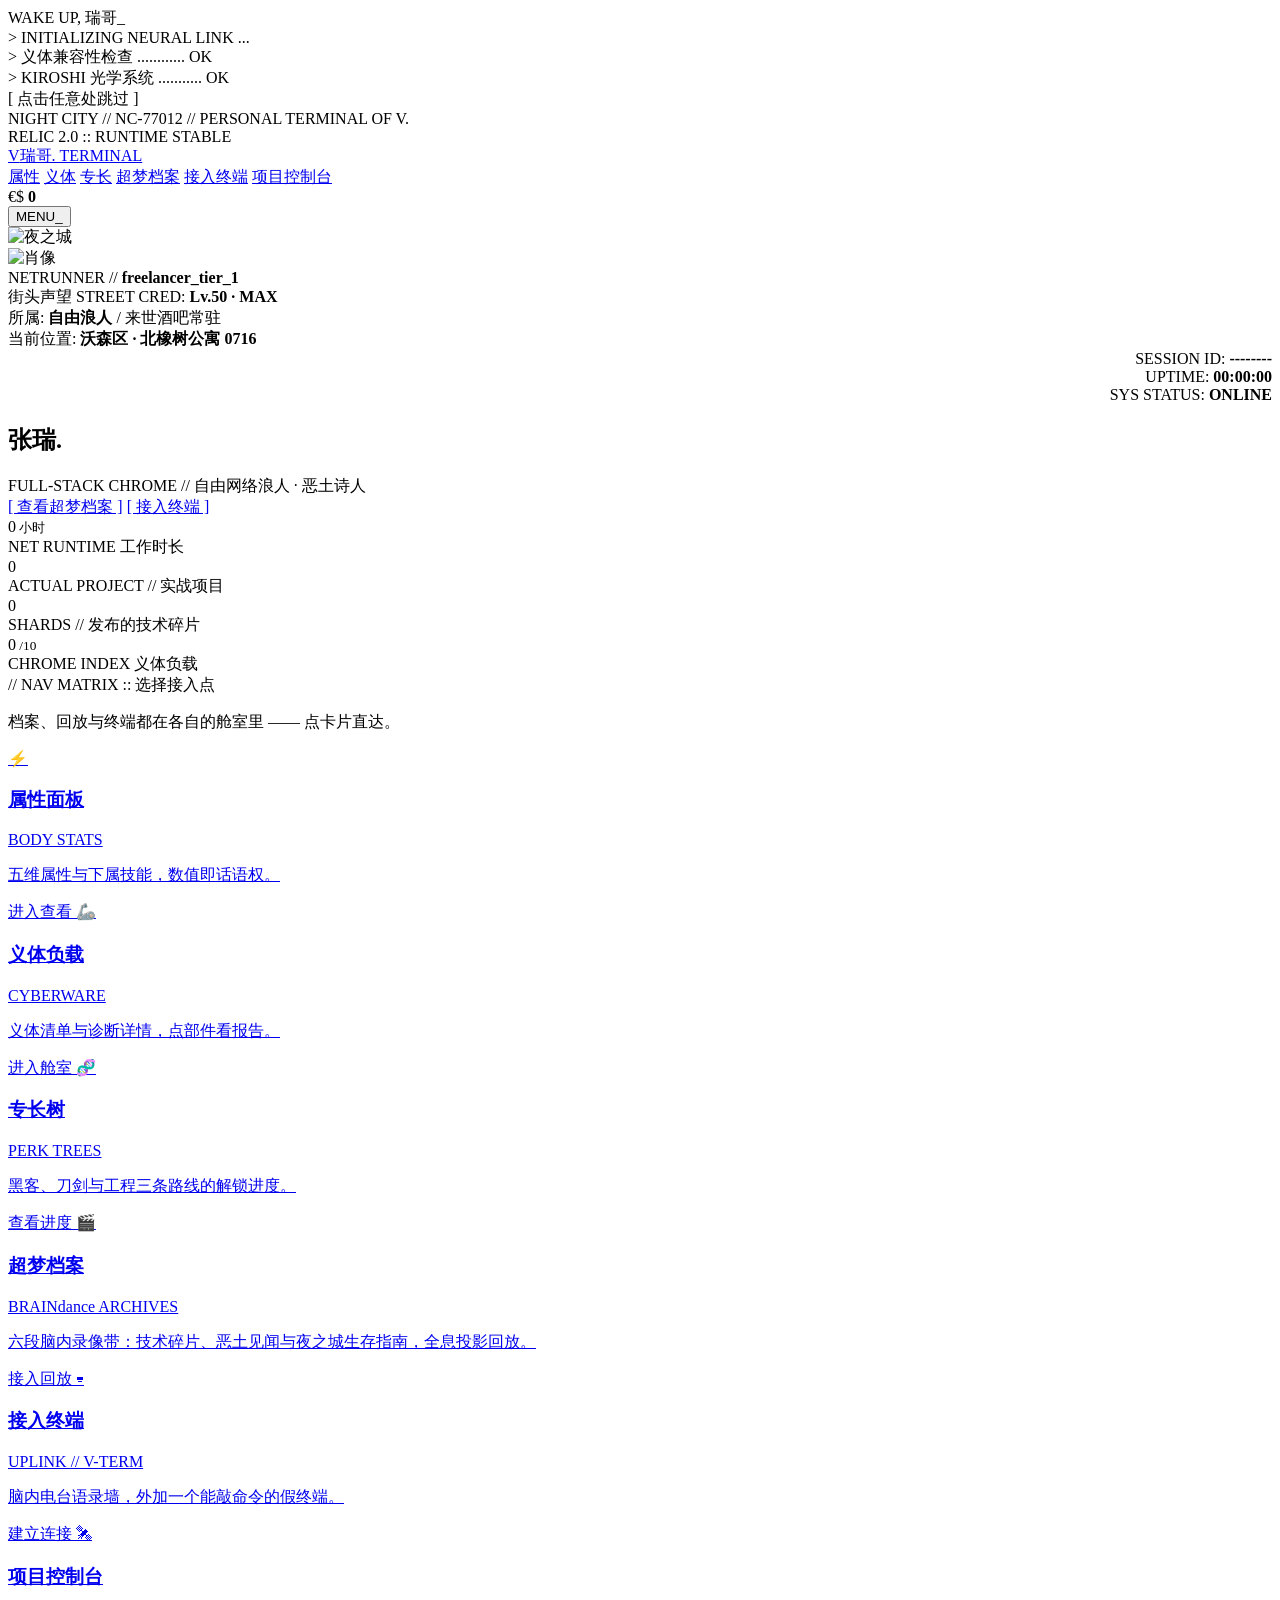
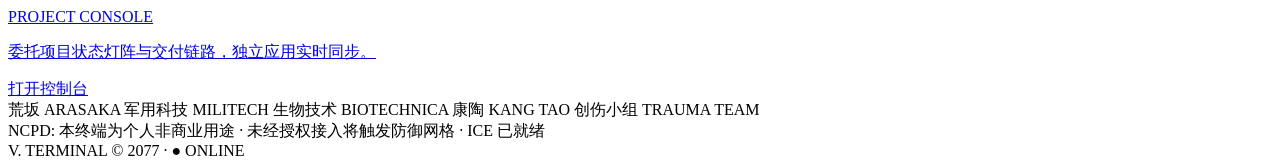
==== commit e9817d96: "feat: 首页轻量化+一屏锁定+属性/义体/专长拆三页 (v1.3.0) - 多页拆分: index / attributes / cyberware / perks / braindance / " ====
--- a/src/index.source.html
+++ b/src/index.source.html
@@ -6,478 +6,12 @@
 <title>张瑞.夜之城个人终端</title>
 <link rel="icon" type="image/svg+xml" href="assets/favicon.svg">
 <meta name="description" content="一个赛博朋克2077风格的个人主页 —— 义体、专长、超梦档案与网络浪人日志。">
+<link rel="preload" as="image" href="assets/hero-city.jpg">
 <link rel="preconnect" href="https://fonts.googleapis.com">
 <link rel="preconnect" href="https://fonts.gstatic.com" crossorigin>
-<link href="https://fonts.googleapis.com/css2?family=Orbitron:wght@500;700;900&family=Rajdhani:wght@400;500;600;700&family=Share+Tech+Mono&display=swap" rel="stylesheet">
-<style>
-/* ============================================================
-   CYBERPUNK 2077 // PERSONAL TERMINAL
-   Palette: #FCEE0A (brand yellow) / #00F0FF (cyan) / #FF003C (red)
-   ============================================================ */
-:root{
-  --yellow:#FCEE0A;
-  --yellow-dim:#b8ab06;
-  --cyan:#00F0FF;
-  --cyan-dim:#0aa7b3;
-  --red:#FF003C;
-  --pink:#FF2E88;
-  --purple:#BD00FF;
-  --orange:#FF9F1C;
-  --green:#39FF14;
-  --bg:#04060A;
-  --bg2:#080C12;
-  --panel:rgba(8,13,20,.82);
-  --panel-solid:#0A0F16;
-  --line:rgba(0,240,255,.18);
-  --line-soft:rgba(0,240,255,.08);
-  --text:#D8E4EC;
-  --dim:#5E7180;
-  --mono:'Share Tech Mono','Courier New',monospace;
-  --ui:'Rajdhani','PingFang SC','Hiragino Sans GB','Microsoft YaHei',sans-serif;
-  --disp:'Orbitron','Rajdhani','PingFang SC','Microsoft YaHei',sans-serif;
-}
-*{margin:0;padding:0;box-sizing:border-box}
-html{scroll-behavior:smooth}
-body{
-  background:var(--bg);
-  color:var(--text);
-  font-family:var(--ui);
-  font-size:17px;
-  letter-spacing:.02em;
-  overflow-x:hidden;
-  cursor:default;
-}
-::selection{background:var(--yellow);color:#000}
-a{color:var(--cyan);text-decoration:none}
-img{max-width:100%;display:block}
-button{font-family:var(--ui);cursor:pointer}
-
-/* ---------- 全局特效层 ---------- */
-.fx-scanlines{position:fixed;inset:0;pointer-events:none;z-index:9000;
-  background:repeating-linear-gradient(0deg,rgba(0,0,0,.14) 0 1px,transparent 1px 3px);
-  mix-blend-mode:multiply;}
-.fx-crtbar{position:fixed;left:0;right:0;height:120px;pointer-events:none;z-index:9001;
-  background:linear-gradient(180deg,transparent,rgba(0,240,255,.045),transparent);
-  animation:crtbar 7s linear infinite;}
-@keyframes crtbar{0%{top:-15%}100%{top:110%}}
-.fx-noise{position:fixed;inset:-50%;width:200%;height:200%;pointer-events:none;z-index:8999;opacity:.05;
-  background-image:url("data:image/svg+xml,%3Csvg xmlns='http://www.w3.org/2000/svg' width='120' height='120'%3E%3Cfilter id='n'%3E%3CfeTurbulence type='fractalNoise' baseFrequency='0.9' numOctaves='2'/%3E%3C/filter%3E%3Crect width='120' height='120' filter='url(%23n)' opacity='1'/%3E%3C/svg%3E");
-  animation:noiseShift .45s steps(3) infinite;}
-@keyframes noiseShift{0%{transform:translate(0,0)}33%{transform:translate(-2%,1%)}66%{transform:translate(1%,-2%)}100%{transform:translate(0,0)}}
-.fx-vignette{position:fixed;inset:0;pointer-events:none;z-index:8998;
-  background:radial-gradient(ellipse at center,transparent 55%,rgba(0,0,0,.55) 100%);}
-#cursor-glow{position:fixed;width:520px;height:520px;border-radius:50%;pointer-events:none;z-index:1;
-  background:radial-gradient(circle,rgba(0,240,255,.06) 0%,transparent 60%);
-  transform:translate(-50%,-50%);transition:opacity .4s;}
-
-/* ---------- 故障文字 ---------- */
-.glitch{position:relative;display:inline-block;color:var(--text)}
-.glitch::before,.glitch::after{content:attr(data-text);position:absolute;inset:0;overflow:hidden;}
-.glitch::before{color:var(--cyan);z-index:-1;animation:gl-a 3.2s infinite steps(1)}
-.glitch::after{color:var(--red);z-index:-2;animation:gl-b 2.7s infinite steps(1)}
-@keyframes gl-a{0%,88%,100%{transform:translate(0);opacity:0}89%{transform:translate(-4px,2px);opacity:.8;clip-path:inset(10% 0 55% 0)}91%{transform:translate(3px,-1px);opacity:.8;clip-path:inset(60% 0 8% 0)}93%{transform:translate(-2px,0);opacity:.8;clip-path:inset(30% 0 40% 0)}95%{opacity:0}}
-@keyframes gl-b{0%,82%,100%{transform:translate(0);opacity:0}83%{transform:translate(4px,-2px);opacity:.8;clip-path:inset(45% 0 20% 0)}86%{transform:translate(-3px,2px);opacity:.8;clip-path:inset(5% 0 75% 0)}90%{transform:translate(2px,0);opacity:.8;clip-path:inset(70% 0 5% 0)}93%{opacity:0}}
-.glitch:hover::before{animation:gl-a .4s infinite steps(1)}
-.glitch:hover::after{animation:gl-b .35s infinite steps(1)}
-.glitch.y{color:var(--yellow)}
-.glitch.y::before{color:var(--pink)}
-.glitch.y::after{color:var(--cyan)}
-
-/* ---------- 通用板块 ---------- */
-section{position:relative;padding:110px 6vw;max-width:1480px;margin:0 auto;z-index:2}
-.sec-tag{font-family:var(--mono);color:var(--cyan);font-size:14px;letter-spacing:.35em;margin-bottom:10px;opacity:.85}
-.sec-title{font-family:var(--disp);font-weight:900;font-size:clamp(34px,4.6vw,58px);letter-spacing:.06em;line-height:1.05;margin-bottom:14px;text-transform:uppercase}
-.sec-sub{color:var(--dim);font-size:17px;max-width:640px;line-height:1.7;margin-bottom:48px}
-.sec-head{margin-bottom:10px}
-.cut{clip-path:polygon(14px 0,100% 0,100% calc(100% - 14px),calc(100% - 14px) 100%,0 100%,0 14px)}
-.cut-sm{clip-path:polygon(8px 0,100% 0,100% calc(100% - 8px),calc(100% - 8px) 100%,0 100%,0 8px)}
-.reveal{opacity:0;transform:translateY(34px);transition:opacity .8s cubic-bezier(.2,.7,.2,1),transform .8s cubic-bezier(.2,.7,.2,1)}
-.reveal.in{opacity:1;transform:none}
-.corner-brackets{position:relative}
-.corner-brackets::before,.corner-brackets::after{content:"";position:absolute;width:16px;height:16px;pointer-events:none;transition:all .3s}
-.corner-brackets::before{top:-1px;left:-1px;border-top:2px solid var(--yellow);border-left:2px solid var(--yellow)}
-.corner-brackets::after{bottom:-1px;right:-1px;border-bottom:2px solid var(--yellow);border-right:2px solid var(--yellow)}
-
-/* ---------- 开机动画 ---------- */
-#boot{position:fixed;inset:0;background:#000;z-index:10000;display:flex;align-items:center;justify-content:center;transition:opacity .7s,visibility .7s}
-#boot.done{opacity:0;visibility:hidden}
-.boot-box{width:min(680px,88vw)}
-.boot-logo{font-family:var(--disp);font-weight:900;font-size:clamp(28px,5vw,52px);color:var(--yellow);letter-spacing:.08em;
-  text-shadow:0 0 30px rgba(252,238,10,.4);animation:flicker 2.4s infinite}
-.boot-logo span{color:var(--cyan)}
-@keyframes flicker{0%,100%{opacity:1}3%{opacity:.4}5%{opacity:1}42%{opacity:1}43%{opacity:.5}44%{opacity:1}67%{opacity:1}68%{opacity:.3}69%{opacity:1}}
-.boot-lines{font-family:var(--mono);font-size:13px;color:var(--dim);margin:26px 0 18px;min-height:120px;line-height:1.9}
-.boot-lines .ok{color:var(--green)}
-.boot-lines .warn{color:var(--yellow)}
-.boot-lines .err{color:var(--red)}
-.boot-bar{height:10px;background:#111;border:1px solid #222;position:relative;overflow:hidden}
-.boot-bar i{position:absolute;inset:0;background:var(--yellow);width:0%;transition:width .3s;
-  background-image:repeating-linear-gradient(-45deg,transparent 0 6px,rgba(0,0,0,.25) 6px 12px)}
-.boot-skip{margin-top:16px;font-family:var(--mono);font-size:12px;color:#3a4750;text-align:right}
-
-/* ---------- 导航 ---------- */
-#nav{position:fixed;top:0;left:0;right:0;z-index:9500;display:flex;align-items:center;gap:26px;
-  padding:0 clamp(16px,3vw,40px);height:64px;
-  background:linear-gradient(180deg,rgba(4,6,10,.92),rgba(4,6,10,.75));
-  backdrop-filter:blur(10px);border-bottom:1px solid var(--line-soft);}
-.nav-logo{font-family:var(--disp);font-weight:900;font-size:20px;color:var(--yellow);letter-spacing:.1em;display:flex;align-items:center;gap:10px}
-.nav-logo .box{width:26px;height:26px;background:var(--yellow);color:#000;display:grid;place-items:center;font-size:15px;clip-path:polygon(5px 0,100% 0,100% calc(100% - 5px),calc(100% - 5px) 100%,0 100%,0 5px)}
-.nav-links{display:flex;gap:4px;margin-left:auto}
-.nav-links a{font-family:var(--mono);font-size:13px;letter-spacing:.14em;color:var(--dim);padding:8px 14px;position:relative;transition:color .2s}
-.nav-links a::before{content:"//";color:var(--cyan);margin-right:6px;opacity:0;transition:opacity .2s}
-.nav-links a:hover,.nav-links a.active{color:var(--yellow)}
-.nav-links a:hover::before,.nav-links a.active::before{opacity:1}
-.nav-eddies{font-family:var(--mono);font-size:13px;color:var(--green);border:1px solid rgba(57,255,20,.3);padding:6px 14px;letter-spacing:.1em;white-space:nowrap}
-.nav-eddies b{color:var(--green)}
-#nav-burger{display:none;background:none;border:1px solid var(--line);color:var(--cyan);font-family:var(--mono);padding:6px 12px;font-size:14px}
-
-/* ---------- HERO ---------- */
-#hero{min-height:100vh;display:flex;flex-direction:column;justify-content:center;padding:130px 6vw 60px;max-width:none;overflow:hidden}
-.hero-bg{position:absolute;inset:0;z-index:-2}
-.hero-bg img{width:100%;height:100%;object-fit:cover;opacity:.5;transform:scale(1.06);transition:transform .2s ease-out;filter:saturate(1.15) contrast(1.05)}
-.hero-bg::after{content:"";position:absolute;inset:0;
-  background:linear-gradient(180deg,rgba(4,6,10,.85) 0%,rgba(4,6,10,.25) 40%,rgba(4,6,10,.92) 88%),
-  linear-gradient(90deg,rgba(4,6,10,.8),transparent 55%);}
-.hero-grid{position:absolute;inset:0;z-index:-1;pointer-events:none;opacity:.14;
-  background-image:linear-gradient(rgba(0,240,255,.35) 1px,transparent 1px),linear-gradient(90deg,rgba(0,240,255,.35) 1px,transparent 1px);
-  background-size:80px 80px;
-  mask-image:radial-gradient(ellipse 75% 65% at 50% 45%,#000 30%,transparent 75%);
-  -webkit-mask-image:radial-gradient(ellipse 75% 65% at 50% 45%,#000 30%,transparent 75%);}
-.hero-inner{max-width:1480px;margin:0 auto;width:100%}
-.hero-top{display:flex;align-items:flex-start;justify-content:space-between;gap:30px;flex-wrap:wrap}
-.hero-id{display:flex;gap:22px;align-items:center}
-.avatar-frame{width:132px;height:132px;flex:none;position:relative;padding:5px;
-  background:linear-gradient(135deg,var(--yellow),#000 45%,var(--cyan));
-  clip-path:polygon(16px 0,100% 0,100% calc(100% - 16px),calc(100% - 16px) 100%,0 100%,0 16px);}
-.avatar-frame img{width:100%;height:100%;object-fit:cover;filter:saturate(1.1)}
-.avatar-frame::after{content:"SCAN OK";position:absolute;bottom:8px;left:8px;font-family:var(--mono);font-size:9px;letter-spacing:.2em;color:var(--green);background:rgba(0,0,0,.7);padding:2px 6px}
-.hero-meta{font-family:var(--mono);font-size:13px;color:var(--dim);line-height:2}
-.hero-meta b{color:var(--cyan);font-weight:400}
-.hero-meta .lv{color:var(--yellow)}
-.hero-title{margin:44px 0 8px}
-.hero-title h1{font-family:var(--disp);font-weight:900;font-size:clamp(56px,11vw,150px);line-height:.92;letter-spacing:.02em;text-transform:uppercase}
-.hero-title h1 .dot{color:var(--yellow)}
-.hero-role{font-family:var(--mono);color:var(--cyan);font-size:clamp(14px,1.6vw,19px);letter-spacing:.3em;margin-top:18px}
-.hero-quote{margin-top:26px;font-size:clamp(18px,2.4vw,26px);font-weight:600;color:var(--text);max-width:760px;line-height:1.5}
-.hero-quote em{color:var(--yellow);font-style:normal}
-.hero-cursor{display:inline-block;width:.6em;height:1.05em;background:var(--yellow);vertical-align:-.12em;margin-left:4px;animation:blink 1s steps(1) infinite}
-@keyframes blink{50%{opacity:0}}
-.hero-cta{display:flex;gap:16px;margin-top:44px;flex-wrap:wrap}
-.btn{font-family:var(--mono);font-size:15px;letter-spacing:.16em;padding:15px 30px;border:none;position:relative;transition:transform .15s,filter .2s;text-transform:uppercase}
-.btn:hover{transform:translateY(-2px);filter:brightness(1.12)}
-.btn-y{background:var(--yellow);color:#000;box-shadow:0 0 24px rgba(252,238,10,.35)}
-.btn-y::after{content:"";position:absolute;inset:0;border:1px solid rgba(0,0,0,.35);pointer-events:none;
-  clip-path:polygon(8px 0,100% 0,100% calc(100% - 8px),calc(100% - 8px) 100%,0 100%,0 8px)}
-.btn-o{background:transparent;color:var(--cyan);border:1px solid var(--cyan);box-shadow:inset 0 0 18px rgba(0,240,255,.08)}
-.btn-o:hover{background:rgba(0,240,255,.08)}
-.hero-stats{display:grid;grid-template-columns:repeat(4,1fr);gap:2px;margin-top:70px;border:1px solid var(--line-soft);background:var(--line-soft)}
-.stat-cell{background:rgba(5,8,12,.85);padding:22px 26px;position:relative}
-.stat-cell .num{font-family:var(--disp);font-weight:700;font-size:clamp(24px,3vw,40px);color:var(--yellow)}
-.stat-cell .num small{font-size:.5em;color:var(--cyan)}
-.stat-cell .lbl{font-family:var(--mono);font-size:12px;color:var(--dim);letter-spacing:.2em;margin-top:6px}
-.stat-cell::before{content:"";position:absolute;top:0;left:0;width:26px;height:2px;background:var(--cyan)}
-
-/* ---------- 滚动新闻条 ---------- */
-.ticker{border-top:1px solid var(--line-soft);border-bottom:1px solid var(--line-soft);background:#060A0F;overflow:hidden;position:relative;z-index:2}
-.ticker-track{display:flex;width:max-content;animation:tick 36s linear infinite;gap:0}
-.ticker:hover .ticker-track{animation-play-state:paused}
-@keyframes tick{to{transform:translateX(-50%)}}
-.ticker-item{font-family:var(--mono);font-size:13px;letter-spacing:.08em;color:var(--dim);padding:12px 34px;white-space:nowrap}
-.ticker-item b{color:var(--red);font-weight:400;margin-right:10px}
-.ticker-item.warn b{color:var(--yellow)}
-
-/* ---------- 属性 ---------- */
-.attr-grid{display:grid;grid-template-columns:repeat(5,1fr);gap:18px}
-.attr-card{background:var(--panel);border:1px solid var(--line-soft);padding:26px 22px 30px;position:relative;transition:border-color .3s,transform .3s}
-.attr-card:hover{border-color:var(--line);transform:translateY(-6px)}
-.attr-card .ic{font-size:30px;margin-bottom:14px;display:block;filter:drop-shadow(0 0 8px currentColor)}
-.attr-card h3{font-family:var(--disp);font-size:17px;letter-spacing:.08em;margin-bottom:2px}
-.attr-card .en{font-family:var(--mono);font-size:11px;color:var(--dim);letter-spacing:.18em;display:block;margin-bottom:18px}
-.attr-level{font-family:var(--disp);font-weight:700;font-size:34px;color:var(--yellow);margin-bottom:12px}
-.attr-level small{font-size:13px;color:var(--dim);font-family:var(--mono)}
-.bar{height:8px;background:#0d1319;position:relative;overflow:hidden;border:1px solid #131b23}
-.bar i{position:absolute;inset:0 100% 0 0;transition:right 1.4s cubic-bezier(.2,.8,.2,1)}
-.bar i::after{content:"";position:absolute;inset:0;background-image:repeating-linear-gradient(90deg,transparent 0 8px,rgba(0,0,0,.35) 8px 10px)}
-.bar i.c1{background:linear-gradient(90deg,#7a0f22,var(--red))}
-.bar i.c2{background:linear-gradient(90deg,#0b6e46,var(--green))}
-.bar i.c3{background:linear-gradient(90deg,#8a5b00,var(--orange))}
-.bar i.c4{background:linear-gradient(90deg,#065c7a,var(--cyan))}
-.bar i.c5{background:linear-gradient(90deg,#4b0b6b,var(--purple))}
-.attr-skills{margin-top:16px;display:flex;flex-direction:column;gap:6px}
-.attr-skills span{font-family:var(--mono);font-size:12px;color:var(--dim);display:flex;justify-content:space-between}
-.attr-skills span em{font-style:normal;color:var(--cyan)}
-
-/* ---------- 义体 ---------- */
-.cw-layout{display:grid;grid-template-columns:minmax(260px,420px) 1fr;gap:34px;align-items:start}
-.cw-visual{position:sticky;top:90px}
-.cw-visual img{border:1px solid var(--line-soft);filter:saturate(1.1) contrast(1.05)}
-.cw-visual .scanline{position:absolute;left:0;right:0;height:3px;background:linear-gradient(90deg,transparent,var(--cyan),transparent);box-shadow:0 0 18px var(--cyan);animation:scanY 4s ease-in-out infinite;opacity:.8}
-@keyframes scanY{0%,100%{top:4%}50%{top:94%}}
-.cw-visual .hud{position:absolute;top:12px;right:12px;font-family:var(--mono);font-size:11px;color:var(--cyan);text-align:right;line-height:1.9;background:rgba(0,0,0,.55);padding:8px 12px;border:1px solid var(--line-soft)}
-.cw-grid{display:grid;grid-template-columns:repeat(auto-fill,minmax(290px,1fr));gap:18px}
-.cw-card{background:var(--panel);border:1px solid var(--line-soft);padding:22px;position:relative;cursor:pointer;transition:transform .25s,box-shadow .25s,border-color .25s}
-.cw-card:hover{transform:translateY(-5px);border-color:rgba(252,238,10,.4);box-shadow:0 14px 40px rgba(0,0,0,.55),0 0 22px rgba(252,238,10,.07)}
-.cw-slot{display:flex;align-items:center;gap:10px;font-family:var(--mono);font-size:12px;letter-spacing:.16em;margin-bottom:14px}
-.cw-slot .glyph{width:34px;height:34px;display:grid;place-items:center;font-size:17px;background:#0d141b;border:1px solid var(--line-soft)}
-.cw-card h4{font-size:20px;font-weight:700;margin-bottom:2px}
-.cw-card .en{font-family:var(--mono);font-size:11px;color:var(--dim);letter-spacing:.1em;display:block;margin-bottom:14px}
-.cw-rarity{font-family:var(--mono);font-size:11px;letter-spacing:.2em;padding:3px 10px;display:inline-block;margin-bottom:12px}
-.r-epic{color:#c77dff;background:rgba(189,0,255,.12);border:1px solid rgba(189,0,255,.4)}
-.r-legend{color:#ffb347;background:rgba(255,159,28,.1);border:1px solid rgba(255,159,28,.45)}
-.r-iconic{color:#ff5c7a;background:rgba(255,0,60,.1);border:1px solid rgba(255,0,60,.5)}
-.cw-stat{font-family:var(--mono);font-size:12px;color:var(--dim);line-height:1.9}
-.cw-stat b{color:var(--cyan);font-weight:400}
-.cw-price{margin-top:14px;padding-top:12px;border-top:1px dashed #1c2830;font-family:var(--mono);font-size:14px;color:var(--green);display:flex;justify-content:space-between;align-items:center}
-.cw-price .req{color:var(--dim);font-size:11px}
-.cw-card .corner-brackets::before,.cw-card .corner-brackets::after{border-color:transparent}
-.cw-card:hover .corner-brackets::before,.cw-card:hover .corner-brackets::after{border-color:var(--yellow)}
-
-/* ---------- 义体弹窗 ---------- */
-#modal{position:fixed;inset:0;z-index:9700;display:none;align-items:center;justify-content:center;background:rgba(2,4,7,.82);backdrop-filter:blur(6px);padding:20px}
-#modal.open{display:flex}
-.modal-box{width:min(640px,94vw);background:var(--panel-solid);border:1px solid rgba(252,238,10,.35);box-shadow:0 0 60px rgba(252,238,10,.08),0 30px 80px rgba(0,0,0,.7);padding:34px;position:relative;animation:mIn .3s cubic-bezier(.2,.8,.2,1)}
-@keyframes mIn{from{transform:translateY(24px) scale(.97);opacity:0}to{transform:none;opacity:1}}
-.modal-box .m-close{position:absolute;top:12px;right:12px;background:none;border:1px solid var(--line);color:var(--dim);width:34px;height:34px;font-family:var(--mono);font-size:14px}
-.modal-box .m-close:hover{color:var(--red);border-color:var(--red)}
-.modal-box h4{font-family:var(--disp);font-size:24px;margin:10px 0 4px}
-.modal-box .m-en{font-family:var(--mono);font-size:12px;color:var(--dim);letter-spacing:.15em;margin-bottom:18px}
-.modal-box .m-desc{color:#9fb3c0;line-height:1.8;margin-bottom:20px;font-size:16px}
-.m-rows{font-family:var(--mono);font-size:13px;display:grid;gap:8px;margin-bottom:22px}
-.m-rows div{display:flex;justify-content:space-between;border-bottom:1px dashed #1c2830;padding-bottom:8px}
-.m-rows span{color:var(--dim)}
-.m-rows b{color:var(--cyan);font-weight:400}
-.m-warn{font-family:var(--mono);font-size:12px;color:var(--red);border:1px dashed rgba(255,0,60,.4);padding:12px 14px;line-height:1.8;background:rgba(255,0,60,.04)}
-
-/* ---------- 专长树 ---------- */
-.perk-cols{display:grid;grid-template-columns:repeat(3,1fr);gap:20px}
-.perk-col{background:var(--panel);border:1px solid var(--line-soft);padding:26px}
-.perk-col h3{font-family:var(--disp);font-size:16px;letter-spacing:.1em;display:flex;align-items:center;gap:12px;margin-bottom:4px}
-.perk-col h3 i{width:10px;height:10px;background:currentColor;display:inline-block;transform:rotate(45deg);box-shadow:0 0 10px currentColor}
-.perk-col .p-en{font-family:var(--mono);font-size:11px;color:var(--dim);letter-spacing:.2em;display:block;margin-bottom:20px}
-.perk{display:flex;gap:12px;align-items:flex-start;padding:11px 12px;border:1px solid transparent;position:relative;margin-bottom:6px;transition:background .2s,border-color .2s}
-.perk:hover{background:rgba(0,240,255,.04);border-color:var(--line-soft)}
-.perk .node{width:22px;height:22px;flex:none;margin-top:2px;display:grid;place-items:center;font-family:var(--mono);font-size:10px;border:1px solid var(--cyan);color:var(--cyan)}
-.perk .p-name{font-size:16px;font-weight:600}
-.perk .p-desc{font-family:var(--mono);font-size:11.5px;color:var(--dim);line-height:1.6;margin-top:2px}
-.perk.max .node{background:var(--yellow);border-color:var(--yellow);color:#000}
-.perk.locked{opacity:.42}
-.perk.locked .node{border-color:var(--dim);color:var(--dim)}
-.perk.locked .p-name::after{content:" [未解锁]";font-family:var(--mono);font-size:10px;color:var(--red);letter-spacing:.1em}
-.perk-path{height:14px;border-left:1px dashed #1e2c36;margin-left:23px}
-
-/* ---------- 超梦档案(博客) ---------- */
-.bd-grid{display:grid;grid-template-columns:repeat(auto-fill,minmax(330px,1fr));gap:20px}
-.bd-card{background:var(--panel);border:1px solid var(--line-soft);padding:26px;display:flex;flex-direction:column;gap:12px;position:relative;overflow:hidden;transition:transform .25s,border-color .25s}
-.bd-card:hover{transform:translateY(-6px);border-color:rgba(0,240,255,.35)}
-.bd-card::before{content:"";position:absolute;top:0;left:0;right:0;height:2px;background:linear-gradient(90deg,var(--cyan),transparent);transform:scaleX(0);transform-origin:left;transition:transform .4s}
-.bd-card:hover::before{transform:scaleX(1)}
-.bd-meta{display:flex;gap:14px;font-family:var(--mono);font-size:11px;color:var(--dim);letter-spacing:.14em}
-.bd-meta .tag{color:var(--yellow)}
-.bd-card h4{font-size:21px;font-weight:700;line-height:1.35;transition:color .2s}
-.bd-card:hover h4{color:var(--yellow)}
-.bd-card p{color:#93a7b4;font-size:15px;line-height:1.75;flex:1}
-.bd-foot{display:flex;justify-content:space-between;align-items:center;font-family:var(--mono);font-size:12px;color:var(--dim);padding-top:14px;border-top:1px dashed #1c2830}
-.bd-foot a{letter-spacing:.15em}
-.bd-foot a:hover{color:var(--yellow)}
-
-/* ---------- 超梦回放 · 全息投影播放器 ---------- */
-body.bd-open{overflow:hidden}
-#bd-player{position:fixed;inset:0;z-index:9800;display:none;align-items:center;justify-content:center;padding:20px;
-  background:radial-gradient(ellipse at 50% 62%,rgba(0,22,30,.9) 0%,rgba(2,4,7,.97) 68%);backdrop-filter:blur(9px)}
-#bd-player.open{display:flex}
-#bd-player::before{content:"";position:absolute;inset:0;pointer-events:none;opacity:.55;
-  background-image:linear-gradient(rgba(0,240,255,.07) 1px,transparent 1px),linear-gradient(90deg,rgba(0,240,255,.07) 1px,transparent 1px);
-  background-size:46px 46px}
-#bd-player::after{content:"";position:absolute;inset:0;pointer-events:none;opacity:0;
-  background:linear-gradient(0deg,rgba(255,255,255,.85),rgba(0,240,255,.35) 35%,transparent 60%)}
-#bd-player.ending::after{animation:bdRgbBurst 1.5s steps(3) forwards}
-@keyframes bdRgbBurst{0%,38%{opacity:0}42%{opacity:.55}46%{opacity:0}58%{opacity:.35}64%{opacity:0}100%{opacity:0}}
-
-.bd-stage{position:relative;width:min(1080px,94vw);padding:42px 0 64px;
-  animation:bdStageIn .55s cubic-bezier(.2,.8,.2,1) both}
-@keyframes bdStageIn{from{opacity:0;transform:translateY(26px)}to{opacity:1;transform:none}}
-
-/* 投影光锥 + 地面光斑 */
-.bd-beam{position:absolute;left:50%;bottom:52px;width:152%;height:84%;transform:translateX(-50%);z-index:0;pointer-events:none;
-  background:linear-gradient(0deg,rgba(0,240,255,.22),rgba(0,240,255,.04) 58%,transparent 100%);
-  clip-path:polygon(50% 100%,2% 0,98% 0);filter:blur(3px);animation:bdBeamPulse 3.4s ease-in-out infinite}
-@keyframes bdBeamPulse{0%,100%{opacity:.42}50%{opacity:.85}}
-.bd-floor{position:absolute;left:50%;bottom:44px;width:74%;height:44px;transform:translateX(-50%);z-index:1;pointer-events:none;
-  background:radial-gradient(ellipse,rgba(0,240,255,.3),transparent 70%);filter:blur(7px)}
-
-.bd-frame{position:relative;z-index:2;transform-origin:bottom center}
-.bd-screen{position:relative;aspect-ratio:16/9;background:#000;overflow:hidden;
-  border:1px solid rgba(0,240,255,.5);
-  box-shadow:0 0 40px rgba(0,240,255,.22),inset 0 0 70px rgba(0,240,255,.07);
-  clip-path:polygon(20px 0,100% 0,100% calc(100% - 20px),calc(100% - 20px) 100%,0 100%,0 20px)}
-.bd-screen iframe,.bd-screen video{position:absolute;inset:0;width:100%;height:100%;border:0;display:block}
-.bd-screen video{object-fit:contain;background:#000}
-.bd-ctl{background:none;border:1px solid rgba(0,240,255,.45);color:var(--cyan);font-family:var(--mono);
-  font-size:10px;line-height:1;letter-spacing:0;padding:6px 9px;min-width:36px;text-align:center;
-  transition:background .2s,color .2s,border-color .2s}
-.bd-ctl:hover{background:rgba(0,240,255,.12);color:var(--yellow);border-color:var(--yellow)}
-.bd-screen .bd-fx-scan{position:absolute;inset:0;z-index:5;pointer-events:none;
-  background:repeating-linear-gradient(0deg,rgba(0,0,0,.26) 0 2px,transparent 2px 4px)}
-.bd-screen .bd-fx-glow{position:absolute;inset:0;z-index:6;pointer-events:none;
-  background:radial-gradient(ellipse at 50% 50%,transparent 52%,rgba(0,240,255,.18) 100%);
-  animation:bdHoloFlicker 4.6s infinite}
-@keyframes bdHoloFlicker{0%,100%{opacity:.85}46%{opacity:1}47.5%{opacity:.42}49%{opacity:1}87%{opacity:.6}88.5%{opacity:.96}}
-.bd-screen .bd-fx-line{position:absolute;left:0;right:0;height:2px;z-index:7;pointer-events:none;
-  background:linear-gradient(90deg,transparent,rgba(0,240,255,.55),transparent);
-  animation:bdSweep 5.5s linear infinite}
-@keyframes bdSweep{0%{top:-2%}100%{top:102%}}
-
-/* HUD */
-.bd-hud-top,.bd-hud-bottom{position:absolute;left:0;right:0;display:flex;align-items:center;
-  font-family:var(--mono);font-size:11px;letter-spacing:.18em}
-.bd-hud-top{top:0;height:30px;color:var(--cyan);justify-content:space-between;gap:12px}
-.bd-hud-top .bd-rec{display:flex;align-items:center;gap:9px;overflow:hidden;white-space:nowrap}
-.bd-hud-top .bd-rec i{width:9px;height:9px;border-radius:50%;background:var(--red);box-shadow:0 0 12px var(--red);
-  animation:bdRec 1.3s infinite;flex:none}
-@keyframes bdRec{0%,100%{opacity:1}50%{opacity:.15}}
-.bd-close{background:none;border:1px solid rgba(0,240,255,.45);color:var(--cyan);font-family:var(--mono);
-  font-size:11px;letter-spacing:.16em;padding:6px 13px;white-space:nowrap;transition:background .2s,color .2s,border-color .2s}
-.bd-close:hover{background:rgba(0,240,255,.12);color:var(--yellow);border-color:var(--yellow)}
-.bd-hud-bottom{bottom:0;height:40px;color:var(--dim);gap:14px}
-.bd-hud-bottom #bd-time{white-space:nowrap;color:var(--yellow)}
-.bd-prog{flex:1;height:6px;background:#0a1014;border:1px solid rgba(0,240,255,.25);position:relative;overflow:hidden;min-width:60px}
-.bd-prog i{position:absolute;inset:0 100% 0 0;transition:right .25s linear;
-  background:linear-gradient(90deg,var(--cyan),var(--yellow));box-shadow:0 0 14px rgba(0,240,255,.55)}
-.bd-endbtn{background:none;border:1px solid rgba(255,0,60,.5);color:var(--red);font-family:var(--mono);
-  font-size:11px;letter-spacing:.16em;padding:6px 13px;white-space:nowrap;transition:background .2s}
-.bd-endbtn:hover{background:rgba(255,0,60,.14)}
-
-/* 结束投影特效 */
-
-.bd-collapse{position:absolute;left:0;right:0;bottom:44px;height:3px;z-index:8;opacity:0;pointer-events:none;
-  background:linear-gradient(90deg,transparent,#fff,var(--cyan),#fff,transparent);box-shadow:0 0 26px var(--cyan)}
-#bd-player.ending .bd-collapse{animation:bdCollapse 1.5s ease-out forwards}
-@keyframes bdCollapse{0%,52%{opacity:0;transform:scaleX(1)}60%{opacity:1;transform:scaleX(1.02)}78%{opacity:.85;transform:scaleX(1.2)}100%{opacity:0;transform:scaleX(1.5)}}
-
-.bd-end-flash{position:absolute;left:50%;top:44%;transform:translate(-50%,-50%);z-index:9;opacity:0;pointer-events:none;text-align:center}
-.bd-end-flash .t1{display:block;font-family:var(--disp);font-weight:900;font-size:clamp(20px,3.4vw,42px);
-  letter-spacing:.3em;color:#fff;text-shadow:0 0 30px var(--cyan),0 0 70px var(--cyan)}
-.bd-end-flash .t2{display:block;font-family:var(--mono);font-size:clamp(10px,1.1vw,13px);letter-spacing:.42em;color:var(--cyan);margin-top:12px}
-#bd-player.ending .bd-end-flash{animation:bdEndFlash 1.5s ease-out forwards}
-@keyframes bdEndFlash{0%,36%{opacity:0;transform:translate(-50%,-50%) scale(1)}
-  44%{opacity:1;transform:translate(-50%,-50%) scale(1);letter-spacing:.3em}
-  66%{opacity:1;transform:translate(-50%,-50%) scale(1)}
-  100%{opacity:0;transform:translate(-50%,-50%) scale(1.06)}}
-
-#bd-player.ending .bd-frame{animation:bdHoloOut 1.5s cubic-bezier(.5,0,.75,0) forwards}
-@keyframes bdHoloOut{
-  0%{opacity:1;transform:none;filter:none}
-  16%{transform:translateX(-9px) scaleY(1.02);filter:brightness(1.7) saturate(1.4) hue-rotate(-8deg)}
-  25%{transform:translateX(10px) skewX(-2deg);filter:brightness(1.5) hue-rotate(12deg)}
-  40%{transform:scaleY(.62) translateY(4px);filter:brightness(2.5) hue-rotate(22deg);opacity:.96}
-  60%{transform:scaleY(.17) scaleX(1.03);filter:brightness(3.6) blur(1.5px);opacity:.85}
-  76%{transform:scaleY(.03) scaleX(1.08);filter:brightness(5) blur(1px);opacity:.9}
-  100%{transform:scaleY(0) scaleX(1.16);filter:brightness(6.5) blur(3px);opacity:0}}
-#bd-player.ending .bd-beam{animation:bdBeamOut 1.5s ease-in forwards}
-@keyframes bdBeamOut{0%{opacity:.8}55%{opacity:1}100%{opacity:0}}
-#bd-player.ending .bd-floor{animation:bdBeamOut 1.5s ease-in forwards}
-#bd-player.ending .bd-hud-top,#bd-player.ending .bd-hud-bottom{animation:bdHudOut 1.5s ease-out forwards}
-@keyframes bdHudOut{0%,30%{opacity:1}100%{opacity:0}}
-
-.bd-toast{position:fixed;left:50%;bottom:34px;transform:translate(-50%,18px);z-index:9900;pointer-events:none;
-  font-family:var(--mono);font-size:12px;letter-spacing:.16em;color:var(--cyan);
-  background:rgba(4,10,14,.95);border:1px solid rgba(0,240,255,.42);padding:12px 24px;
-  box-shadow:0 0 32px rgba(0,240,255,.2);opacity:0;transition:opacity .3s,transform .3s}
-.bd-toast.show{opacity:1;transform:translate(-50%,0)}
-
-@media (max-width:760px){
-  .bd-stage{width:96vw}
-  .bd-hud-top,.bd-hud-bottom{font-size:9.5px;letter-spacing:.08em}
-  .bd-hud-top .bd-rec span{display:none}
-  .bd-hud-bottom{gap:8px}
-  .bd-endbtn{padding:5px 8px;font-size:9.5px}
-  .bd-close{padding:5px 9px;font-size:9.5px}
-}
-
-/* ---------- 语录 ---------- */
-#quotes{padding-top:60px}
-.quote-stage{background:var(--panel);border:1px solid var(--line-soft);padding:clamp(30px,5vw,64px);position:relative;min-height:250px;display:flex;flex-direction:column;justify-content:center}
-.quote-stage::before{content:"\201C";position:absolute;top:-6px;left:22px;font-family:var(--disp);font-size:150px;color:rgba(252,238,10,.12);line-height:1}
-#quote-text{font-size:clamp(21px,3vw,32px);font-weight:600;line-height:1.55;max-width:900px;min-height:2.2em}
-#quote-author{font-family:var(--mono);font-size:14px;color:var(--cyan);letter-spacing:.2em;margin-top:24px}
-#quote-author::before{content:"—— "}
-.quote-nav{display:flex;gap:10px;margin-top:34px}
-.q-dot{width:34px;height:5px;background:#182430;border:none;transition:background .3s}
-.q-dot.on{background:var(--yellow);box-shadow:0 0 10px rgba(252,238,10,.5)}
-
-/* ---------- 终端 ---------- */
-.term{background:#03050799;border:1px solid var(--line-soft);box-shadow:inset 0 0 60px rgba(0,240,255,.03);font-family:var(--mono)}
-.term-head{display:flex;gap:8px;align-items:center;padding:12px 18px;border-bottom:1px solid var(--line-soft);font-size:12px;color:var(--dim);letter-spacing:.12em}
-.term-head i{width:10px;height:10px;border-radius:50%;display:inline-block}
-.term-head i:nth-child(1){background:var(--red)}
-.term-head i:nth-child(2){background:var(--yellow)}
-.term-head i:nth-child(3){background:var(--green)}
-.term-head span{margin-left:10px}
-.term-body{padding:22px;height:340px;overflow-y:auto;font-size:14px;line-height:1.95}
-.term-body::-webkit-scrollbar{width:6px}
-.term-body::-webkit-scrollbar-thumb{background:#17242e}
-.term-body .t-line{white-space:pre-wrap;word-break:break-all}
-.term-body .t-cmd{color:var(--yellow)}
-.term-body .t-sys{color:var(--cyan)}
-.term-body .t-dim{color:var(--dim)}
-.term-body .t-err{color:var(--red)}
-.term-body .t-ok{color:var(--green)}
-.term-input{display:flex;gap:10px;align-items:center;padding:14px 22px;border-top:1px solid var(--line-soft)}
-.term-input .prompt{color:var(--yellow);font-family:var(--mono);font-size:14px;white-space:nowrap}
-.term-input input{flex:1;background:none;border:none;outline:none;color:var(--text);font-family:var(--mono);font-size:14px;caret-color:var(--yellow)}
-.term-input input::placeholder{color:#31404b}
-
-/* ---------- 页脚 ---------- */
-footer{border-top:1px solid var(--line-soft);background:#04070B;position:relative;z-index:2}
-.corp-strip{display:flex;justify-content:center;gap:clamp(18px,4vw,60px);flex-wrap:wrap;padding:34px 6vw;border-bottom:1px solid var(--line-soft)}
-.corp{font-family:var(--disp);font-weight:700;font-size:15px;letter-spacing:.18em;color:#2e3d49;transition:color .3s,text-shadow .3s;cursor:default}
-.corp:hover{color:var(--red);text-shadow:0 0 18px rgba(255,0,60,.5)}
-.foot-inner{max-width:1480px;margin:0 auto;padding:34px 6vw 44px;display:flex;justify-content:space-between;gap:20px;flex-wrap:wrap;font-family:var(--mono);font-size:12px;color:var(--dim);line-height:2}
-.foot-inner .ncpd{color:#5E7180;max-width:560px}
-.foot-inner b{color:var(--yellow);font-weight:400}
-
-/* ---------- 侧边装饰 ---------- */
-.side-strip{position:fixed;left:0;top:50%;transform:translateY(-50%) rotate(180deg);writing-mode:vertical-rl;z-index:9400;
-  font-family:var(--mono);font-size:10px;letter-spacing:.5em;color:#223140;pointer-events:none}
-.hud-corner{position:fixed;z-index:9400;width:22px;height:22px;pointer-events:none;opacity:.6}
-.hud-corner.tl{top:74px;left:10px;border-top:2px solid var(--cyan);border-left:2px solid var(--cyan)}
-.hud-corner.tr{top:74px;right:10px;border-top:2px solid var(--cyan);border-right:2px solid var(--cyan)}
-.hud-corner.bl{bottom:10px;left:10px;border-bottom:2px solid var(--cyan);border-left:2px solid var(--cyan)}
-.hud-corner.br{bottom:10px;right:10px;border-bottom:2px solid var(--cyan);border-right:2px solid var(--cyan)}
-#relic-hud{position:fixed;right:16px;bottom:60px;z-index:9400;font-family:var(--mono);font-size:10px;color:var(--red);letter-spacing:.2em;writing-mode:vertical-rl;opacity:.75;pointer-events:none}
-
-/* ---------- 烧城彩蛋 ---------- */
-#burn-overlay{position:fixed;inset:0;z-index:9990;pointer-events:none;opacity:0;transition:opacity .25s;
-  background:radial-gradient(circle at 50% 60%,rgba(255,60,0,.25),rgba(255,0,60,.12) 60%,transparent);
-  mix-blend-mode:screen}
-#burn-overlay.on{opacity:1;animation:burnPulse .5s infinite alternate}
-@keyframes burnPulse{from{filter:brightness(.9)}to{filter:brightness(1.35)}}
-body.burning .glitch::before{color:var(--red)}
-body.burning #hero .hero-bg img{filter:saturate(1.6) hue-rotate(-30deg) contrast(1.15)}
-
-/* ---------- 响应式 ---------- */
-@media (max-width:1100px){
-  .attr-grid{grid-template-columns:repeat(3,1fr)}
-  .cw-layout{grid-template-columns:1fr}
-  .cw-visual{display:none}
-  .perk-cols{grid-template-columns:1fr 1fr}
-}
-@media (max-width:760px){
-  section{padding:80px 5vw}
-  .nav-links{display:none;position:fixed;top:64px;right:0;flex-direction:column;background:rgba(4,7,11,.97);border-left:1px solid var(--line-soft);padding:18px;width:220px}
-  .nav-links.open{display:flex}
-  #nav-burger{display:block;margin-left:auto}
-  .nav-eddies{display:none}
-  .hero-stats{grid-template-columns:repeat(2,1fr)}
-  .attr-grid{grid-template-columns:repeat(2,1fr)}
-  .perk-cols{grid-template-columns:1fr}
-  .side-strip,.hud-corner{display:none}
-}
-@media (max-width:480px){
-  .attr-grid{grid-template-columns:1fr}
-  .avatar-frame{width:96px;height:96px}
-}
-</style>
+<link href="https://fonts.googleapis.com/css2?family=Orbitron:wght@500;700;900&family=Rajdhani:wght@400;500;600;700&family=Share+Tech+Mono&display=swap" rel="stylesheet" media="print" onload="this.media='all'">
+<noscript><link href="https://fonts.googleapis.com/css2?family=Orbitron:wght@500;700;900&family=Rajdhani:wght@400;500;600;700&family=Share+Tech+Mono&display=swap" rel="stylesheet"></noscript>
+<link rel="stylesheet" href="assets/style.css">
 </head>
 <body>
 
@@ -505,21 +39,26 @@
 
 <!-- ===================== 导航 ===================== -->
 <header id="nav">
-  <a class="nav-logo" href="#hero"><span class="box">V</span>瑞哥. TERMINAL</a>
+  <a class="nav-logo" href="index.html"><span class="box">V</span>瑞哥. TERMINAL</a>
   <nav class="nav-links" id="nav-links">
-    <a href="#attributes">属性</a>
-    <a href="#cyberware">义体</a>
-    <a href="#perks">专长</a>
-    <a href="#braindance">超梦档案</a>
-    <a href="#quotes">语录</a>
-    <a href="#terminal">接入终端</a>
+    <a href="attributes.html">属性</a>
+    <a href="cyberware.html">义体</a>
+    <a href="perks.html">专长</a>
+    <a href="braindance.html">超梦档案</a>
+    <a href="terminal.html">接入终端</a>
+    <a class="ext" href="https://project-dashboard-demo.app.workbuddy.host/?sharecode=5I4RS6HMRS&shareId=46b3ce8f7da348518862b93cd07c467c" target="_blank" rel="noopener">项目控制台</a>
   </nav>
   <div class="nav-eddies">€$ <b id="eddies">0</b></div>
-  <button id="nav-burger" onclick="document.getElementById('nav-links').classList.toggle('open')">MENU_</button>
+  <button id="nav-burger">MENU_</button>
 </header>
 
 <main>
-<!-- ===================== HERO ===================== -->
+<!-- ===================== 滚动新闻（导航正下方） ===================== -->
+<div class="ticker ticker-top">
+  <div class="ticker-track" id="ticker-track"></div>
+</div>
+
+<!-- ===================== HERO（一屏主区） ===================== -->
 <section id="hero">
   <div class="hero-bg"><img id="hero-img" src="assets/hero-city.jpg" alt="夜之城"></div>
   <div class="hero-grid"></div>
@@ -551,8 +90,8 @@
     </div>
 
     <div class="hero-cta reveal">
-      <a class="btn btn-y cut" href="#braindance">[ 查看超梦档案 ]</a>
-      <a class="btn btn-o cut-sm" href="#terminal">[ 接入终端 ]</a>
+      <a class="btn btn-y cut" href="braindance.html">[ 查看超梦档案 ]</a>
+      <a class="btn btn-o cut-sm" href="terminal.html">[ 接入终端 ]</a>
     </div>
 
     <div class="hero-stats reveal">
@@ -564,284 +103,69 @@
   </div>
 </section>
 
-<!-- ===================== 滚动新闻 ===================== -->
-<div class="ticker">
-  <div class="ticker-track" id="ticker-track"></div>
-</div>
-
-<!-- ===================== 属性 ===================== -->
-<section id="attributes">
-  <div class="sec-head reveal">
-    <div class="sec-tag">// 01. ATTRIBUTES :: 属性矩阵</div>
-    <h2 class="sec-title"><span class="glitch y" data-text="这具身体，有几个上限">这具身体，有几个上限</span></h2>
-    <p class="sec-sub">义体医生说这些数值还能再往上压一压，前提是我愿意再切掉一点“人”的部分。目前五维面板如下，实时同步自神经接口。</p>
-  </div>
-  <div class="attr-grid">
-    <div class="attr-card cut reveal">
-      <span class="ic" style="color:var(--red)">💀</span>
-      <h3>体格</h3><span class="en">BODY</span>
-      <div class="attr-level">16<small> /20</small></div>
-      <div class="bar"><i class="c1" data-w="80%"></i></div>
-      <div class="attr-skills"><span>斗殴 <em>12</em></span><span>运动 <em>14</em></span><span>霰弹枪 <em>9</em></span></div>
-    </div>
-    <div class="attr-card cut reveal">
-      <span class="ic" style="color:var(--green)">⚡</span>
-      <h3>反应</h3><span class="en">REFLEXES</span>
-      <div class="attr-level">18<small> /20</small></div>
-      <div class="bar"><i class="c2" data-w="90%"></i></div>
-      <div class="attr-skills"><span>刀剑·螳螂刀 <em>17</em></span><span>步枪 <em>15</em></span><span>潜行 <em>12</em></span></div>
-    </div>
-    <div class="attr-card cut reveal">
-      <span class="ic" style="color:var(--orange)">🔧</span>
-      <h3>技术能力</h3><span class="en">TECHNICAL ABILITY</span>
-      <div class="attr-level">17<small> /20</small></div>
-      <div class="bar"><i class="c3" data-w="85%"></i></div>
-      <div class="attr-skills"><span>制作 <em>18</em></span><span>工程 <em>13</em></span><span>蹂躏护甲 <em>11</em></span></div>
-    </div>
-    <div class="attr-card cut reveal">
-      <span class="ic" style="color:var(--cyan)">🌐</span>
-      <h3>智力</h3><span class="en">INTELLIGENCE</span>
-      <div class="attr-level">20<small> /20</small></div>
-      <div class="bar"><i class="c4" data-w="100%"></i></div>
-      <div class="attr-skills"><span>入侵协议 <em>20</em></span><span>快速黑客 <em>19</em></span><span>无人机 <em>10</em></span></div>
-    </div>
-    <div class="attr-card cut reveal">
-      <span class="ic" style="color:var(--purple)">🎯</span>
-      <h3>冷酷</h3><span class="en">COOL</span>
-      <div class="attr-level">15<small> /20</small></div>
-      <div class="bar"><i class="c5" data-w="75%"></i></div>
-      <div class="attr-skills"><span>潜行狙击 <em>14</em></span><span>谈判 <em>12</em></span><span>生存意志 <em>10</em></span></div>
-    </div>
+<!-- ===================== 入口矩阵（底部卡带） ===================== -->
+<section id="ports">
+  <div class="ports-head reveal">
+    <div class="sec-tag">// NAV MATRIX :: 选择接入点</div>
+    <p class="sec-sub">档案、回放与终端都在各自的舱室里 —— 点卡片直达。</p>
+  </div>
+  <div class="port-grid">
+    <a class="port-card cut reveal" href="attributes.html">
+      <span class="p-ic" style="color:var(--red)">⚡</span>
+      <h3>属性面板</h3><span class="p-en">BODY STATS</span>
+      <p>五维属性与下属技能，数值即话语权。</p>
+      <span class="p-go">进入查看</span>
+    </a>
+    <a class="port-card cut reveal" href="cyberware.html">
+      <span class="p-ic" style="color:var(--orange)">🦾</span>
+      <h3>义体负载</h3><span class="p-en">CYBERWARE</span>
+      <p>义体清单与诊断详情，点部件看报告。</p>
+      <span class="p-go">进入舱室</span>
+    </a>
+    <a class="port-card cut reveal" href="perks.html">
+      <span class="p-ic" style="color:var(--purple)">🧬</span>
+      <h3>专长树</h3><span class="p-en">PERK TREES</span>
+      <p>黑客、刀剑与工程三条路线的解锁进度。</p>
+      <span class="p-go">查看进度</span>
+    </a>
+    <a class="port-card cut reveal" href="braindance.html">
+      <span class="p-ic" style="color:var(--cyan)">🎬</span>
+      <h3>超梦档案</h3><span class="p-en">BRAINdance ARCHIVES</span>
+      <p>六段脑内录像带：技术碎片、恶土见闻与夜之城生存指南，全息投影回放。</p>
+      <span class="p-go">接入回放</span>
+    </a>
+    <a class="port-card cut reveal" href="terminal.html">
+      <span class="p-ic" style="color:var(--yellow)">⌨</span>
+      <h3>接入终端</h3><span class="p-en">UPLINK // V-TERM</span>
+      <p>脑内电台语录墙，外加一个能敲命令的假终端。</p>
+      <span class="p-go">建立连接</span>
+    </a>
+    <a class="port-card ext cut reveal" href="https://project-dashboard-demo.app.workbuddy.host/?sharecode=5I4RS6HMRS&shareId=46b3ce8f7da348518862b93cd07c467c" target="_blank" rel="noopener">
+      <span class="p-ic" style="color:var(--green)">🛰</span>
+      <h3>项目控制台</h3><span class="p-en">PROJECT CONSOLE</span>
+      <p>委托项目状态灯阵与交付链路，独立应用实时同步。</p>
+      <span class="p-go">打开控制台</span>
+    </a>
   </div>
 </section>
 
-<!-- ===================== 义体 ===================== -->
-<section id="cyberware">
-  <div class="sec-head reveal">
-    <div class="sec-tag">// 02. CYBERWARE :: 义体清单</div>
-    <h2 class="sec-title"><span class="glitch y" data-text="Chrome 负载清单">Chrome 负载清单</span></h2>
-    <p class="sec-sub">全部从维克托（义体医生 · 沃森区）处安装。点击任意部件查看诊断详情 —— 闪烁警告表示义体负载已超过人体耐受阈值。</p>
-  </div>
-  <div class="cw-layout">
-    <div class="cw-visual reveal corner-brackets">
-      <img src="assets/cyberware-arm.jpg" alt="义体扫描">
-      <div class="scanline"></div>
-      <div class="hud">SCAN MODE<br>X-RAY v2.0<br><span style="color:var(--green)">● SYNC 100%</span></div>
-    </div>
-    <div class="cw-grid" id="cw-grid"></div>
-  </div>
-</section>
-
-<!-- ===================== 专长 ===================== -->
-<section id="perks">
-  <div class="sec-head reveal">
-    <div class="sec-tag">// 03. PERKS :: 专长树</div>
-    <h2 class="sec-title"><span class="glitch y" data-text="技能点都花在哪了">技能点都花在哪了</span></h2>
-    <p class="sec-sub">主修智力系快速代码，副修反应系解bug流。写代码和拆防火墙，本质上是同一件事：找到思路，然后别客气用ai技术。</p>
-  </div>
-  <div class="perk-cols">
-    <div class="perk-col reveal" style="border-top:2px solid var(--cyan)">
-      <h3 style="color:var(--cyan)"><i></i>网络黑客</h3><span class="p-en">QUICKHACKING TREE</span>
-      <div class="perk max"><div class="node">MAX</div><div><div class="p-name">幽灵协议</div><div class="p-desc">远程入侵无需视线接触，同时保持RAM隐匿状态。</div></div></div>
-      <div class="perk max"><div class="node">MAX</div><div><div class="p-name">蔓延感染</div><div class="p-desc">对目标上传的快速黑客将自动传播至周围敌人。</div></div></div>
-      <div class="perk"><div class="node">3/5</div><div><div class="p-name">短路</div><div class="p-desc">对电子设备造成过载伤害，瘫痪炮塔与义体。</div></div></div>
-      <div class="perk"><div class="node">2/3</div><div><div class="p-name">mass 漏洞</div><div class="p-desc">同时上传多个快速黑客，锁定时间大幅缩短。</div></div></div>
-      <div class="perk locked"><div class="node">—</div><div><div class="p-name">黑冰协议</div><div class="p-desc">需要智力 20 + 专长点 ×12 解锁。</div></div></div>
-    </div>
-    <div class="perk-col reveal" style="border-top:2px solid var(--red)">
-      <h3 style="color:var(--red)"><i></i>刀剑流</h3><span class="p-en">BLADES TREE</span>
-      <div class="perk max"><div class="node">MAX</div><div><div class="p-name">螳螂刀·穿刺</div><div class="p-desc">跳劈穿透敌人护甲，造成出血效果。</div></div></div>
-      <div class="perk"><div class="node">2/3</div><div><div class="p-name">格挡反击</div><div class="p-desc">完美格挡后自动触发致命反击。</div></div></div>
-      <div class="perk"><div class="node">1/2</div><div><div class="p-name">残影斩</div><div class="p-desc">冲刺状态下挥刀留下残影，附带位移。</div></div></div>
-      <div class="perk locked"><div class="node">—</div><div><div class="p-name">刽子手</div><div class="p-desc">需要反应 20 解锁终极刀技。</div></div></div>
-    </div>
-    <div class="perk-col reveal" style="border-top:2px solid var(--orange)">
-      <h3 style="color:var(--orange)"><i></i>工程</h3><span class="p-en">ENGINEERING TREE</span>
-      <div class="perk"><div class="node">2/3</div><div><div class="p-name">手雷改造</div><div class="p-desc">自制手雷附加电磁脉冲效果。</div></div></div>
-      <div class="perk"><div class="node">1/3</div><div><div class="p-name">弹药回收</div><div class="p-desc">击杀后自动回收部分弹壳并重组弹药。</div></div></div>
-      <div class="perk max"><div class="node">MAX</div><div><div class="p-name">蹂躏护甲</div><div class="p-desc">对装甲目标伤害 +30%，可破坏重装义体。</div></div></div>
-      <div class="perk locked"><div class="node">—</div><div><div class="p-name">终极改造</div><div class="p-desc">需要技术能力 20 解锁。</div></div></div>
-    </div>
-  </div>
-</section>
-
-<!-- ===================== 超梦档案（博客） ===================== -->
-<section id="braindance">
-  <div class="sec-head reveal">
-    <div class="sec-tag">// 04. BRAINDANCE ARCHIVES :: 超梦档案</div>
-    <h2 class="sec-title"><span class="glitch y" data-text="我的脑内录像带">我的脑内录像带</span></h2>
-    <p class="sec-sub">技术碎片、恶土见闻与夜之城生存指南。每一段“超梦”都是一次真实经历的复盘，欢迎接入回放。</p>
-  </div>
-  <div class="bd-grid" id="bd-grid"></div>
-</section>
-
-<!-- ===================== 语录 ===================== -->
-<section id="quotes">
-  <div class="sec-head reveal">
-    <div class="sec-tag">// 05. TRANSMISSIONS :: 脑内电台</div>
-  </div>
-  <div class="quote-stage reveal corner-brackets">
-    <div id="quote-text"></div>
-    <div id="quote-author"></div>
-    <div class="quote-nav" id="quote-nav"></div>
-  </div>
-</section>
-
-<!-- ===================== 终端 ===================== -->
-<section id="terminal">
-  <div class="sec-head reveal">
-    <div class="sec-tag">// 06. UPLINK :: 接入终端</div>
-    <h2 class="sec-title"><span class="glitch y" data-text="跟我建立连接">跟我建立连接</span></h2>
-    <p class="sec-sub">输入 help 查看可用指令。想找我做事？在终端里敲 <b style="color:var(--yellow)">contact</b>。</p>
-  </div>
-  <div class="term reveal">
-    <div class="term-head"><i></i><i></i><i></i><span>V-TERM // nc.net.secure.uplink — bash</span></div>
-    <div class="term-body" id="term-body"></div>
-    <div class="term-input">
-      <span class="prompt">v@nightcity:~$</span>
-      <input id="term-input" type="text" autocomplete="off" spellcheck="false" placeholder="输入指令，例如 help ...">
-    </div>
-  </div>
-</section>
-</main>
-
-<!-- ===================== 页脚 ===================== -->
-<footer>
-  <div class="corp-strip">
+<!-- ===================== 页脚薄条 ===================== -->
+<footer class="foot-bar">
+  <div class="corps">
     <span class="corp">荒坂 ARASAKA</span>
     <span class="corp">军用科技 MILITECH</span>
     <span class="corp">生物技术 BIOTECHNICA</span>
     <span class="corp">康陶 KANG TAO</span>
     <span class="corp">创伤小组 TRAUMA TEAM</span>
   </div>
-  <div class="foot-inner">
-    <div class="ncpd">
-      <b>※ NCPD 扫描警告</b><br>
-      本终端为个人非商业用途。未经授权接入将触发防御网格，ICE 已就绪。<br>
-      “本页面不含任何公民隐私数据。夜之城记忆归档处已备案。”
-    </div>
-    <div style="text-align:right">
-      V. TERMINAL © 2077<br>
-      POWERED BY CHROME &amp; COFFEE<br>
-      <span style="color:var(--green)">● 系统状态: 在线</span>
-    </div>
-  </div>
+  <div class="ncpd-line">NCPD: 本终端为个人非商业用途 · 未经授权接入将触发防御网格 · ICE 已就绪</div>
+  <div class="foot-status">V. TERMINAL © 2077 · <span class="on">● ONLINE</span></div>
 </footer>
-
-<!-- 义体详情弹窗 -->
-<div id="modal">
-  <div class="modal-box cut">
-    <button class="m-close" id="modal-close">✕</button>
-    <span class="cw-rarity" id="m-rarity"></span>
-    <h4 id="m-name"></h4>
-    <div class="m-en" id="m-en"></div>
-    <p class="m-desc" id="m-desc"></p>
-    <div class="m-rows" id="m-rows"></div>
-    <div class="m-warn" id="m-warn"></div>
-  </div>
-</div>
-
-<!-- 超梦回放 · 全息投影播放器 -->
-<div id="bd-player">
-  <div class="bd-stage">
-    <div class="bd-hud-top">
-      <span class="bd-rec"><i></i><span id="bd-hud-label">BD-CHIP 回放中 // --.BD</span></span>
-      <button class="bd-close" id="bd-close">✕ 中断投影</button>
-    </div>
-    <div class="bd-beam"></div>
-    <div class="bd-floor"></div>
-    <div class="bd-frame">
-      <div class="bd-screen">
-        <div id="bd-player-mount"></div>
-        <div class="bd-fx-scan"></div>
-        <div class="bd-fx-glow"></div>
-        <div class="bd-fx-line"></div>
-      </div>
-    </div>
-    <div class="bd-collapse"></div>
-    <div class="bd-end-flash" id="bd-end-flash">
-      <span class="t1">SIGNAL LOST</span>
-      <span class="t2">// PROJECTION TERMINATED · 投影已断开</span>
-    </div>
-    <div class="bd-hud-bottom">
-      <button class="bd-ctl" id="bd-playpause" title="播放 / 暂停">❚❚</button>
-      <span id="bd-time">00:00 / 01:01</span>
-      <span class="bd-prog"><i id="bd-prog"></i></span>
-      <button class="bd-ctl" id="bd-mute" title="声音开关">♪</button>
-      <button class="bd-endbtn" id="bd-endbtn">[ 结束投影 ]</button>
-    </div>
-  </div>
-</div>
-
+</main>
+
+<script src="assets/config.js"></script>
+<script src="assets/common.js"></script>
 <script>
-/* ============================================================
-   CONFIG —— 改这里就能换成你自己的信息
-   ============================================================ */
-const CONFIG = {
-  handle: "V.ZR",                                // 你的代号
-  typedLines: [
-    "醒来吧，武士。我们有一座城市要烧。",
-    "在夜之城，要么燃烧殆尽，要么璀璨一生。",
-    "代码即义体，IDE 即军火库。"
-  ],
-  quotes: [
-    { t: "我目睹过公司夺走农民的水源，最后是土地。还目睹过夜之城变成一台机器，用人们崩溃的精神、破碎的梦想以及民脂民膏来做燃料。长久以来公司控制着民生，拿走了一切，现在就连灵魂也不放过。", a: "强尼·银手 JOHNNY SILVERHAND" },
-    { t: "夜之城，要么名扬四海，要么一文不值。", a: "杰克·威尔斯 JACKIE WELLES" },
-    { t: "我已经不再是人了，V。我是网络空间本身。", a: "奥特·坎宁安 ALT CUNNINGHAM" },
-    { t: "在外面混不下去，就回我这儿，门永远为你开着。", a: "维克多 VIKTOR" },
-    { t: "人类的情感，只是故障。", a: "亚当重锤 ADAM SMASHE" }
-  ],
-  posts: [
-    { tag:"快速黑客", date:"2077.10.02", time:"8 MIN", videoKey:"quickhack", title:"用 Wireshark 拆解一座 ICE 防火墙：从抓包到 Root 权限", excerpt:"把企业级防火墙想象成荒坂塔的安保网格。这篇讲清楚如何找到那条没人看守的侧门——以及进去之后如何优雅地不留日志。" },
-    { tag:"义体改造", date:"2077.09.18", time:"12 MIN", videoKey:"cyberware", title:"义体过载自救指南：当操作系统开始跟你抢身体的控制权", excerpt:"赛博精神病不是传说。讲讲我在 9/10 负载下出现的幻听、幻觉，以及维克托教我的三条保命设置。" },
-    { tag:"前端工程", date:"2077.09.05", time:"6 MIN", videoKey:"frontend", title:"HUD 界面设计规范：为什么夜之城的所有界面都在闪烁", excerpt:"故障字、扫描线、色彩分离——赛博 UI 的三件套不是装饰，是信息密度的妥协。一篇写给前端工程师的 HUD 设计观察。" },
-    { tag:"恶土见闻", date:"2077.08.21", time:"10 MIN", videoKey:"badlands", title:"恶土公路旅行：从夜之城到圣多明戈，一路上的流浪者营地", excerpt:"离开城市才发现，墙外的世界只是换了一种方式破碎。记一次和阿德卡多游牧民族的同行。" },
-    { tag:"高塔晚风", date:"2077.08.03", time:"15 MIN", videoKey:"tower", title:"夜之城没有真东西，她不一样", excerpt:"废弃高塔的天台，晚风混着铁锈味吹了一整夜。这座城市的霓虹是投影，誓言有有效期，忠诚按小时计费——只有塔顶那个抱着狙击枪看夜景的人，是真的。" },
-    { tag:"来世酒吧", date:"2077.07.19", time:"5 MIN", videoKey:"afterlife", title:"来世酒吧点单指南：一杯 Jackie Welles 的正确喝法", excerpt:"龙舌兰、啤酒加青柠汁的完整比例，以及为什么侍者会用点燃的方式上酒。" }
-  ],
-  cyberware: [
-    { slot:"操作系统", icon:"🖥️", name:"网络接入仓 · 北极星", en:"CYBERDECK // NETDRIVER MK.5", rarity:"r-iconic", rarityText:"不朽 · ICONIC",
-      desc:"属于网络浪人的心脏。五级接口全开，RAM 池扩容至极限，可以同时压制一整支荒坂突击小队的防火墙。",
-      rows:[["RAM 池","14 / 满配"],["接口等级","Lv.5"],["过热保护","已启用"],["来源","网络观察者掉落"]],
-      price:"€$ 42,000", req:"智力 20", warn:"⚠ 警告：该义体与生物体征存在兼容性冲突，已上报临床异常记录。" },
-    { slot:"额叶皮质", icon:"🧠", name:"并联式记忆扩充", en:"FRONTAL CORTEX // COX-2 CESIUM", rarity:"r-legend", rarityText:"传说 · LEGENDARY",
-      desc:"记忆带宽翻倍。快速黑客上传速度提升，锁定目标几乎瞬时完成——在别人反应过来之前，你的战争已经结束了。",
-      rows:[["上传速度","+35%"],["快速黑客冷却","-20%"],["可用插槽","4 / 4"]],
-      price:"€$ 28,750", req:"智力 16", warn:"" },
-    { slot:"眼睛", icon:"👁️", name:"基洛希光学 · 定制版", en:"KIROSHI OPTICS // MK.3", rarity:"r-epic", rarityText:"史诗 · EPIC",
-      desc:"扫描范围内敌人弱点自动标记，网络接入点在视野内直接高亮。夜之城没有秘密，只有还没被扫描到的。",
-      rows:[["目标标记","自动"],["弱点分析","实时"],["威胁评估","已激活"]],
-      price:"€$ 16,500", req:"—", warn:"" },
-    { slot:"手臂", icon:"🗡️", name:"螳螂刀", en:"MANTIS BLADES // ARMACYCLE-9", rarity:"r-iconic", rarityText:"不朽 · ICONIC",
-      desc:"从袖口弹出的单分子利刃。近战收割利器，跳劈可以撕开装甲。低调的时候，它只是两条优雅的银线。",
-      rows:[["伤害类型","物理 / 出血"],["蓄力跳劈","已解锁"],["护甲穿透","85%"]],
-      price:"€$ 22,300", req:"反应 18", warn:"" },
-    { slot:"骨骼", icon:"🦴", name:"显存式钛合金骨架", en:"SKELETON // BIONIC JOINTS", rarity:"r-epic", rarityText:"史诗 · EPIC",
-      desc:"整副骨骼换成军用级钛合金。负重翻倍，坠落伤害免疫——从荒坂塔跳下来这种事，现在只算下楼。",
-      rows:[["负重","+120%"],["坠落伤害","免疫"],["结构强度","A+"]],
-      price:"€$ 19,800", req:"体格 14", warn:"" },
-    { slot:"皮肤", icon:"🛡️", name:"皮下装甲 · 纳米镀层", en:"INTEGUMENTARY // SUBDERMAL GRIP", rarity:"r-legend", rarityText:"传说 · LEGENDARY",
-      desc:"真皮层下编织的防弹纳米纤维。挨一发霰弹枪只是有点痒。代价是从此不敢做核磁共振。",
-      rows:[["护甲值","+186"],["伤害减免","18%"],["再生速率","战斗中 +0.5/s"]],
-      price:"€$ 31,200", req:"体格 16", warn:"" }
-  ],
-  tickerItems: [
-    ["NCPD 通缉","沃森区发生恶性义体抢劫案，嫌犯持有军用级螳螂刀，市民请勿靠近"],
-    ["新闻","荒坂塔今日例行全网络扫描，网络浪人注意规避三号频段"],
-    ["天气","夜之城 · 夜间 19°C · 酸雨概率 70%，出门记得带伞和一把枪"],
-    ["交易","来世酒吧今晚特调：Jackie Welles，点单即赠青柠汁"],
-    ["NCPD 通缉","恶土公路多起游牧者车队袭击事件，阿德卡多已介入"],
-    ["新闻","创伤小组白金会员套餐限时 8 折，救护无人机响应时间 60 秒"],
-    ["警告","检测到未知网络接入尝试，ICE 状态：已拦截"]
-  ],
-  contact: {
-    "EMAIL": "1948702723@qq.com",
-    "NET / GitHub": "https://github.com/JohnnySilverhandV",
-    "频道加密通话": "NC-77012 // SIGNAL SECURE",
-    "线下据点": "来世酒吧 AFTERLIFE · 沃森区"
-  }
-};
-
 /* ============================================================
    开机动画
    ============================================================ */
@@ -862,7 +186,6 @@
   const finish = () => {
     if(done) return; done = true;
     boot.classList.add('done');
-    document.body.style.overflow = '';
     startTyped();
   };
   const timer = setInterval(()=>{
@@ -875,7 +198,6 @@
     i++;
   }, 300);
   boot.addEventListener('click', finish);
-  document.body.style.overflow = 'hidden';
   setTimeout(finish, 3400);
 })();
 
@@ -910,54 +232,6 @@
 })();
 
 /* ============================================================
-   滚动显现 + 属性条动画
-   ============================================================ */
-(function(){
-  const io = new IntersectionObserver(entries=>{
-    entries.forEach(e=>{
-      if(!e.isIntersecting) return;
-      e.target.classList.add('in');
-      e.target.querySelectorAll('.bar i').forEach(b=> b.style.right = (100 - parseFloat(b.dataset.w)) + '%');
-      io.unobserve(e.target);
-    });
-  }, {threshold:.15});
-  document.querySelectorAll('.reveal').forEach(el=>io.observe(el));
-})();
-
-/* ============================================================
-   数字滚动
-   ============================================================ */
-(function(){
-  const io = new IntersectionObserver(entries=>{
-    entries.forEach(e=>{
-      if(!e.isIntersecting) return;
-      const el = e.target, target = +el.dataset.count, dur = 1600, t0 = performance.now();
-      (function step(t){
-        const p = Math.min((t - t0)/dur, 1);
-        el.textContent = Math.round(target * (1 - Math.pow(1-p, 3))).toLocaleString();
-        if(p < 1) requestAnimationFrame(step);
-      })(t0);
-      io.unobserve(el);
-    });
-  }, {threshold:.5});
-  document.querySelectorAll('[data-count]').forEach(el=>io.observe(el));
-})();
-
-/* ============================================================
-   EDDIES 计数（导航栏装饰）
-   ============================================================ */
-(function(){
-  const el = document.getElementById('eddies');
-  const target = 528888;
-  let cur = 0;
-  const t = setInterval(()=>{
-    cur += 2200;
-    if(cur >= target){ cur = target; clearInterval(t); }
-    el.textContent = cur.toLocaleString();
-  }, 40);
-})();
-
-/* ============================================================
    SESSION ID + UPTIME
    ============================================================ */
 (function(){
@@ -974,385 +248,15 @@
 })();
 
 /* ============================================================
-   义体卡片渲染 + 弹窗
-   ============================================================ */
-(function(){
-  const grid = document.getElementById('cw-grid');
-  grid.innerHTML = CONFIG.cyberware.map((c,i)=>`
-    <article class="cw-card cut-sm reveal corner-brackets" data-i="${i}">
-      <div class="cw-slot"><span class="glyph">${c.icon}</span>${c.slot} // SLOT</div>
-      <h4>${c.name}</h4><span class="en">${c.en}</span>
-      <span class="cw-rarity ${c.rarity}">${c.rarityText}</span>
-      <div class="cw-stat">${c.rows.slice(0,2).map(r=>`${r[0]}: <b>${r[1]}</b>`).join('<br>')}</div>
-      <div class="cw-price"><span>${c.price}</span><span class="req">REQ ${c.req}</span></div>
-    </article>`).join('');
-
-  const modal = document.getElementById('modal');
-  grid.addEventListener('click', e=>{
-    const card = e.target.closest('.cw-card');
-    if(!card) return;
-    const c = CONFIG.cyberware[+card.dataset.i];
-    document.getElementById('m-rarity').className = 'cw-rarity ' + c.rarity;
-    document.getElementById('m-rarity').textContent = c.rarityText;
-    document.getElementById('m-name').textContent = c.name;
-    document.getElementById('m-en').textContent = c.en;
-    document.getElementById('m-desc').textContent = c.desc;
-    document.getElementById('m-rows').innerHTML = c.rows.map(r=>`<div><span>${r[0]}</span><b>${r[1]}</b></div>`).join('');
-    const warn = document.getElementById('m-warn');
-    warn.textContent = c.warn || "※ 该义体已通过临床兼容性认证 · 状态稳定";
-    warn.style.color = c.warn ? 'var(--red)' : 'var(--dim)';
-    warn.style.borderColor = c.warn ? 'rgba(255,0,60,.4)' : '#1c2830';
-    modal.classList.add('open');
-  });
-  document.getElementById('modal-close').onclick = ()=> modal.classList.remove('open');
-  modal.addEventListener('click', e=>{ if(e.target === modal) modal.classList.remove('open'); });
-  document.addEventListener('keydown', e=>{ if(e.key === 'Escape') modal.classList.remove('open'); });
-  // 新渲染的卡片也要进显现动画
-  grid.querySelectorAll('.reveal').forEach(el=>{
-    new IntersectionObserver((es,obs)=>{es.forEach(x=>{if(x.isIntersecting){x.target.classList.add('in');obs.unobserve(x.target);}})},{threshold:.15}).observe(el);
-  });
-})();
-
-/* ============================================================
-   博客卡片渲染
-   ============================================================ */
-(function(){
-  const grid = document.getElementById('bd-grid');
-  grid.innerHTML = CONFIG.posts.map(p=>`
-    <article class="bd-card cut-sm reveal">
-      <div class="bd-meta"><span class="tag"># ${p.tag}</span><span>${p.date}</span><span>${p.time} READ</span></div>
-      <h4>${p.title}</h4>
-      <p>${p.excerpt}</p>
-      <div class="bd-foot"><span>BD-CHIP // 已加密</span>${p.videoKey
-        ? `<a href="#" class="bd-playlink" data-key="${p.videoKey}">[ 接入回放 → ]</a>`
-        : '<a href="#" onclick="return false">[ 接入回放 → ]</a>'}</div>
-    </article>`).join('');
-  grid.querySelectorAll('.reveal').forEach(el=>{
-    new IntersectionObserver((es,obs)=>{es.forEach(x=>{if(x.isIntersecting){x.target.classList.add('in');obs.unobserve(x.target);}})},{threshold:.15}).observe(el);
-  });
-})();
-
-/* ============================================================
-   语录轮播
-   ============================================================ */
-(function(){
-  const textEl = document.getElementById('quote-text');
-  const authorEl = document.getElementById('quote-author');
-  const nav = document.getElementById('quote-nav');
-  let idx = 0, timer;
-  nav.innerHTML = CONFIG.quotes.map(()=>'<button class="q-dot" aria-label="切换语录"></button>').join('');
-  const dots = [...nav.children];
-  function show(i){
-    idx = i;
-    textEl.style.opacity = 0; authorEl.style.opacity = 0;
-    setTimeout(()=>{
-      textEl.textContent = CONFIG.quotes[i].t;
-      authorEl.textContent = CONFIG.quotes[i].a;
-      textEl.style.transition = authorEl.style.transition = 'opacity .6s';
-      textEl.style.opacity = 1; authorEl.style.opacity = 1;
-    }, 260);
-    dots.forEach((d,j)=>d.classList.toggle('on', j===i));
-  }
-  dots.forEach((d,i)=> d.onclick = ()=>{ show(i); reset(); });
-  const reset = ()=>{ clearInterval(timer); timer = setInterval(()=> show((idx+1)%CONFIG.quotes.length), 6000); };
-  show(0); reset();
-})();
-
-/* ============================================================
-   终端
-   ============================================================ */
-(function(){
-  const body = document.getElementById('term-body');
-  const input = document.getElementById('term-input');
-  const print = (html, cls='') => {
-    const d = document.createElement('div');
-    d.className = 't-line ' + cls;
-    d.innerHTML = html;
-    body.appendChild(d);
-    body.scrollTop = body.scrollHeight;
-  };
-  print("V-TERM v2.0.77 — 安全上行链路已建立", "t-sys");
-  print("输入 <span class='t-cmd'>help</span> 查看可用指令。", "t-dim");
-  print("&nbsp;");
-
-  const commands = {
-    help(){
-      print("可用指令:", "t-sys");
-      [
-        ["whoami","我是谁"],
-        ["skills","技术栈与专长"],
-        ["contact","联系方式"],
-        ["quotes","随机播放一条夜之城语录"],
-        ["eddies","查余额"],
-        ["burn","？？？"],
-        ["clear","清屏"]
-      ].forEach(([c,d])=> print(`  <span class="t-cmd">${c.padEnd(10)}</span> <span class="t-dim">${d}</span>`));
-    },
-    whoami(){
-      print(`代号: <span class="t-cmd">${CONFIG.handle}</span> // 全栈网络浪人`, "t-sys");
-      print("职业: 写代码 / 拆防火墙 / 恶土写生", "t-dim");
-      print("据点: 夜之城 · 沃森区", "t-dim");
-      print("现状: 接受委托中 —— 包括但不限于网站、义体调校与给荒坂找麻烦。", "t-dim");
-    },
-    skills(){
-      print("LANGS    > C++ / Java / Python / 易语言", "t-sys");
-      print("FRONT    > React / Vue / Angular / Flutter", "t-sys");
-      print("BACK     > Workbuddy / Codex / DeepSeek / 豆包", "t-sys");
-      print("CHROME   > Html / Css / JavaScript / TypeScript", "t-sys");
-    },
-    contact(){
-      print("建立安全信道成功:", "t-ok");
-      Object.entries(CONFIG.contact).forEach(([k,v])=> print(`  <span class="t-cmd">${k.padEnd(14)}</span> ${v}`));
-      print("提示: 白天回复较慢 —— 通常在恶土或者睡着。", "t-dim");
-    },
-    quotes(){
-      const q = CONFIG.quotes[Math.floor(Math.random()*CONFIG.quotes.length)];
-      print(`"${q.t}"`, "t-cmd");
-      print(`—— ${q.a}`, "t-dim");
-    },
-    eddies(){ print("余额: <span class='t-ok'>€$ 128,450</span>  (刚付完维克的义体分期，别问)", "t-sys"); },
-    clear(){ body.innerHTML = ""; },
-    burn(){
-      print("正在激活强尼协议...", "t-err");
-      const ov = document.getElementById('burn-overlay');
-      document.body.classList.add('burning');
-      ov.classList.add('on');
-      print(">>> 醒来吧，武士。我们有一座城市要烧。<<<", "t-cmd");
-      setTimeout(()=>{ ov.classList.remove('on'); document.body.classList.remove('burning'); print("协议已关闭。城市还在。", "t-dim"); }, 4000);
-    }
-  };
-  commands['sfm'] = () => print("强尼说: 这个指令不存在,武士。", "t-err");
-
-  input.addEventListener('keydown', e=>{
-    if(e.key !== 'Enter' || !input.value.trim()) return;
-    const raw = input.value.trim();
-    input.value = "";
-    print(`<span class="t-cmd">v@nightcity:~$</span> ${raw.replace(/</g,'&lt;')}`);
-    const cmd = raw.toLowerCase().split(' ')[0];
-    if(commands[cmd]) commands[cmd]();
-    else print(`未知指令: ${cmd} — 输入 <span class="t-cmd">help</span> 查看帮助`, "t-err");
-  });
-  // 点击终端聚焦输入框
-  document.querySelector('.term').addEventListener('click', ()=> input.focus());
-})();
-
-/* ============================================================
-   导航高亮 + 光标光晕 + 视差
-   ============================================================ */
-(function(){
-  // 当前板块高亮
-  const links = [...document.querySelectorAll('.nav-links a')];
-  const secs = links.map(a=>document.querySelector(a.getAttribute('href')));
-  window.addEventListener('scroll', ()=>{
-    let cur = -1;
-    secs.forEach((s,i)=>{ if(s && s.getBoundingClientRect().top < window.innerHeight*.4) cur = i; });
-    links.forEach((a,i)=>a.classList.toggle('active', i===cur));
-    if(window.scrollY < 200) links.forEach(a=>a.classList.remove('active'));
-  }, {passive:true});
-
-  // 光标光晕
-  const glow = document.getElementById('cursor-glow');
-  let gx = innerWidth/2, gy = innerHeight/2, cx = gx, cy = gy;
-  addEventListener('mousemove', e=>{ gx = e.clientX; gy = e.clientY; });
-  (function loop(){
-    cx += (gx-cx)*.08; cy += (gy-cy)*.08;
-    glow.style.left = cx+'px'; glow.style.top = cy+'px';
-    requestAnimationFrame(loop);
-  })();
-
-  // 英雄区视差
+   HERO 视差
+   ============================================================ */
+(function(){
   const img = document.getElementById('hero-img');
   addEventListener('mousemove', e=>{
     const dx = (e.clientX/innerWidth - .5)*14;
     const dy = (e.clientY/innerHeight - .5)*10;
     img.style.transform = `scale(1.06) translate(${-dx}px,${-dy}px)`;
   });
-
-  // 移动端菜单点击后收起
-  document.querySelectorAll('.nav-links a').forEach(a=>
-    a.addEventListener('click', ()=> document.getElementById('nav-links').classList.remove('open')));
-
-  // 偶发全局故障闪动
-  setInterval(()=>{
-    if(Math.random() < .3){
-      document.body.animate(
-        [{filter:'none'},{filter:'hue-rotate(15deg) contrast(1.1) saturate(1.3)'},{filter:'none'}],
-        {duration:180, iterations:1}
-      );
-    }
-  }, 9000);
-})();
-
-/* ============================================================
-   超梦回放 · 全息投影播放器
-   ============================================================ */
-(function(){
-  // 视频源注册表：把视频文件按命名放进 assets/ 即自动生效（页面会探测文件是否存在）
-  const BD_SOURCES = {
-    quickhack : { src:'assets/bd-quickhack.mp4', label:'QUICKHACK_ICE_BREAK'   },  // 快速黑客
-    cyberware : { src:'assets/bd-cyberware.mp4', label:'CYBERWARE_DIAGNOSTIC'  },  // 义体改造
-    frontend  : { src:'assets/bd-frontend.mp4',  label:'HUD_SPEC_V2'           },  // 前端工程
-    badlands  : { src:'assets/bd-badlands.mp4',  label:'BADLANDS_ROADTRIP'     },  // 恶土见闻
-    tower     : { src:'assets/bd-tower.mp4',     label:'TOWER_EVENING_WIND'    },  // 高塔晚风
-    afterlife : { src:'assets/bd-afterlife.mp4', label:'AFTERLIFE_BAR_STORIES' }   // 来世酒吧
-  };
-  const player = document.getElementById('bd-player');
-  const mount  = document.getElementById('bd-player-mount');
-  const timeEl = document.getElementById('bd-time');
-  const progEl = document.getElementById('bd-prog');
-  const ppBtn  = document.getElementById('bd-playpause');
-  const muteBtn= document.getElementById('bd-mute');
-  const label  = document.getElementById('bd-hud-label');
-  const frame  = document.querySelector('.bd-frame');
-  let vid = null, wiping = false, currentKey = null;
-
-  const pad = n => String(Math.floor(n)).padStart(2, '0');
-  const fmt = s => (isFinite(s) && s >= 0) ? pad(s / 60) + ':' + pad(s % 60) : '--:--';
-
-  function open(key){
-    if(player.classList.contains('open')) return;
-    const bd = BD_SOURCES[key];
-    if(!bd) return;
-    currentKey = key;
-    wiping = false;
-    player.classList.add('open');
-    player.classList.remove('ending');
-    document.body.classList.add('bd-open');
-    label.textContent = 'BD-CHIP 回放中 // ' + bd.label + '.BD';
-
-    vid = document.createElement('video');
-    vid.src = bd.src;
-    vid.preload = 'auto';
-    vid.controls = false;                 // 用自家 HUD，不显示浏览器控件
-    vid.playsInline = true;
-    vid.setAttribute('playsinline', '');
-    vid.setAttribute('webkit-playsinline', '');
-    mount.innerHTML = '';
-    mount.appendChild(vid);
-
-    vid.addEventListener('loadedmetadata', ()=>{
-      if(!vid) return;
-      timeEl.textContent = '00:00 / ' + fmt(vid.duration);
-    });
-    vid.addEventListener('timeupdate', ()=>{
-      if(!vid) return;                       // 播放器已关闭则忽略残留回调
-      const d = vid.duration || 0;
-      if(d > 0){
-        progEl.style.right = (100 - Math.min(vid.currentTime / d, 1) * 100) + '%';
-        timeEl.textContent = fmt(vid.currentTime) + ' / ' + fmt(d);
-      }
-    });
-    vid.addEventListener('ended', end);          // 真实播放结束 → 触发结束投影
-    vid.addEventListener('play',  ()=> setPP(true));
-    vid.addEventListener('pause', ()=> setPP(false));
-    vid.addEventListener('waiting', ()=> setPP(null));   // 缓冲中
-    vid.addEventListener('canplay', ()=>{ if(vid) setPP(!vid.paused); });
-    vid.addEventListener('error', ()=>{
-      setPP(false);
-      timeEl.textContent = '信号丢失';
-      toast('// 视频加载失败 · 请确认 ' + (BD_SOURCES[currentKey]?.src || '视频文件') + ' 存在');
-    });
-
-    timeEl.textContent = '00:00 / --:--';
-    progEl.style.right = '100%';
-    setPP(true);
-
-    // 在点击手势内调用 play() → 浏览器允许带声音自动播放
-    const p = vid.play();
-    if(p && p.catch) p.catch(()=> setPP(false));
-  }
-
-  function setPP(playing){
-    ppBtn.textContent = (playing === null) ? '···' : (playing ? '❚❚' : '▶');
-  }
-  function toggle(){
-    if(!vid) return;
-    if(vid.paused) { const p = vid.play(); if(p && p.catch) p.catch(()=>{}); }
-    else vid.pause();
-  }
-  function toggleMute(){
-    if(!vid) return;
-    vid.muted = !vid.muted;
-    muteBtn.textContent = vid.muted ? '✕' : '♪';
-  }
-
-  // 结束投影：全息幕布故障撕裂 → 纵向塌缩成一条光带 → 信号丢失 → 关闭
-  function end(){
-    if(wiping) return;
-    wiping = true;
-    const d = (vid && isFinite(vid.duration)) ? vid.duration : 0;
-    if(vid){ try{ vid.pause(); }catch(err){} }
-    progEl.style.right = '0%';
-    if(d > 0) timeEl.textContent = fmt(d) + ' / ' + fmt(d);
-    player.classList.add('ending');
-    setTimeout(()=>{
-      player.classList.remove('open');
-      player.classList.remove('ending');
-      mount.innerHTML = '';                    // 移除 video，彻底停止播放
-      vid = null;
-      document.body.classList.remove('bd-open');
-      toast('// BD-CHIP 回放结束 · 全息投影已断开');
-    }, 1560);
-  }
-
-  // 手动中断：不做结束特效，直接收场
-  function close(){
-    if(!player.classList.contains('open')) return;
-    wiping = true;
-    if(vid){ try{ vid.pause(); }catch(err){} }
-    player.classList.remove('open');
-    player.classList.remove('ending');
-    mount.innerHTML = '';
-    vid = null;
-    document.body.classList.remove('bd-open');
-  }
-
-  function toast(msg){
-    const t = document.createElement('div');
-    t.className = 'bd-toast';
-    t.textContent = msg;
-    document.body.appendChild(t);
-    requestAnimationFrame(()=> t.classList.add('show'));
-    setTimeout(()=>{ t.classList.remove('show'); setTimeout(()=> t.remove(), 400); }, 3200);
-  }
-
-  document.addEventListener('click', e=>{
-    const a = e.target.closest('.bd-playlink');
-    if(!a) return;
-    e.preventDefault();                              // 阻止 href="#" 跳回页顶
-    if(!a.classList.contains('ready')) return;       // 视频未就位 → 不可点
-    open(a.dataset.key);
-  });
-  document.getElementById('bd-close').addEventListener('click', close);
-  document.getElementById('bd-endbtn').addEventListener('click', end);
-  ppBtn.addEventListener('click', toggle);
-  muteBtn.addEventListener('click', toggleMute);
-  document.getElementById('bd-playpause').addEventListener('click', e=> e.stopPropagation());
-  document.getElementById('bd-mute').addEventListener('click', e=> e.stopPropagation());
-  frame.addEventListener('click', toggle);           // 点画面 = 播放 / 暂停
-  player.addEventListener('click', e=>{ if(e.target === player) close(); });
-  document.addEventListener('keydown', e=>{
-    if(e.key === 'Escape' && player.classList.contains('open')) close();
-  });
-
-  // 视频就绪探测：确认文件真实存在才点亮「接入回放」，明确 404 的自动保持不可点
-  (async ()=>{
-    const links = document.querySelectorAll('.bd-playlink');
-    // 本地双击打开（file://）时浏览器禁止发请求，无法探测 → 一律放行，交给播放器自己兜底
-    const isLocalFile = location.protocol === 'file:';
-    for(const a of links){
-      const bd = BD_SOURCES[a.dataset.key];
-      if(!bd) continue;
-      if(isLocalFile){ a.classList.add('ready'); continue; }
-      try{
-        const r = await fetch(bd.src, { method: 'HEAD' });
-        // 只有明确「不存在」才锁住；405/403/500 等一律放行，避免误伤（个别静态服务器不支持 HEAD）
-        if(r.ok || (r.status !== 404 && r.status !== 410)) a.classList.add('ready');
-      }catch(err){
-        a.classList.add('ready');   // 探测本身失败（跨域/离线/file:）→ 放行
-      }
-    }
-  })();
 })();
 </script>
 </body>
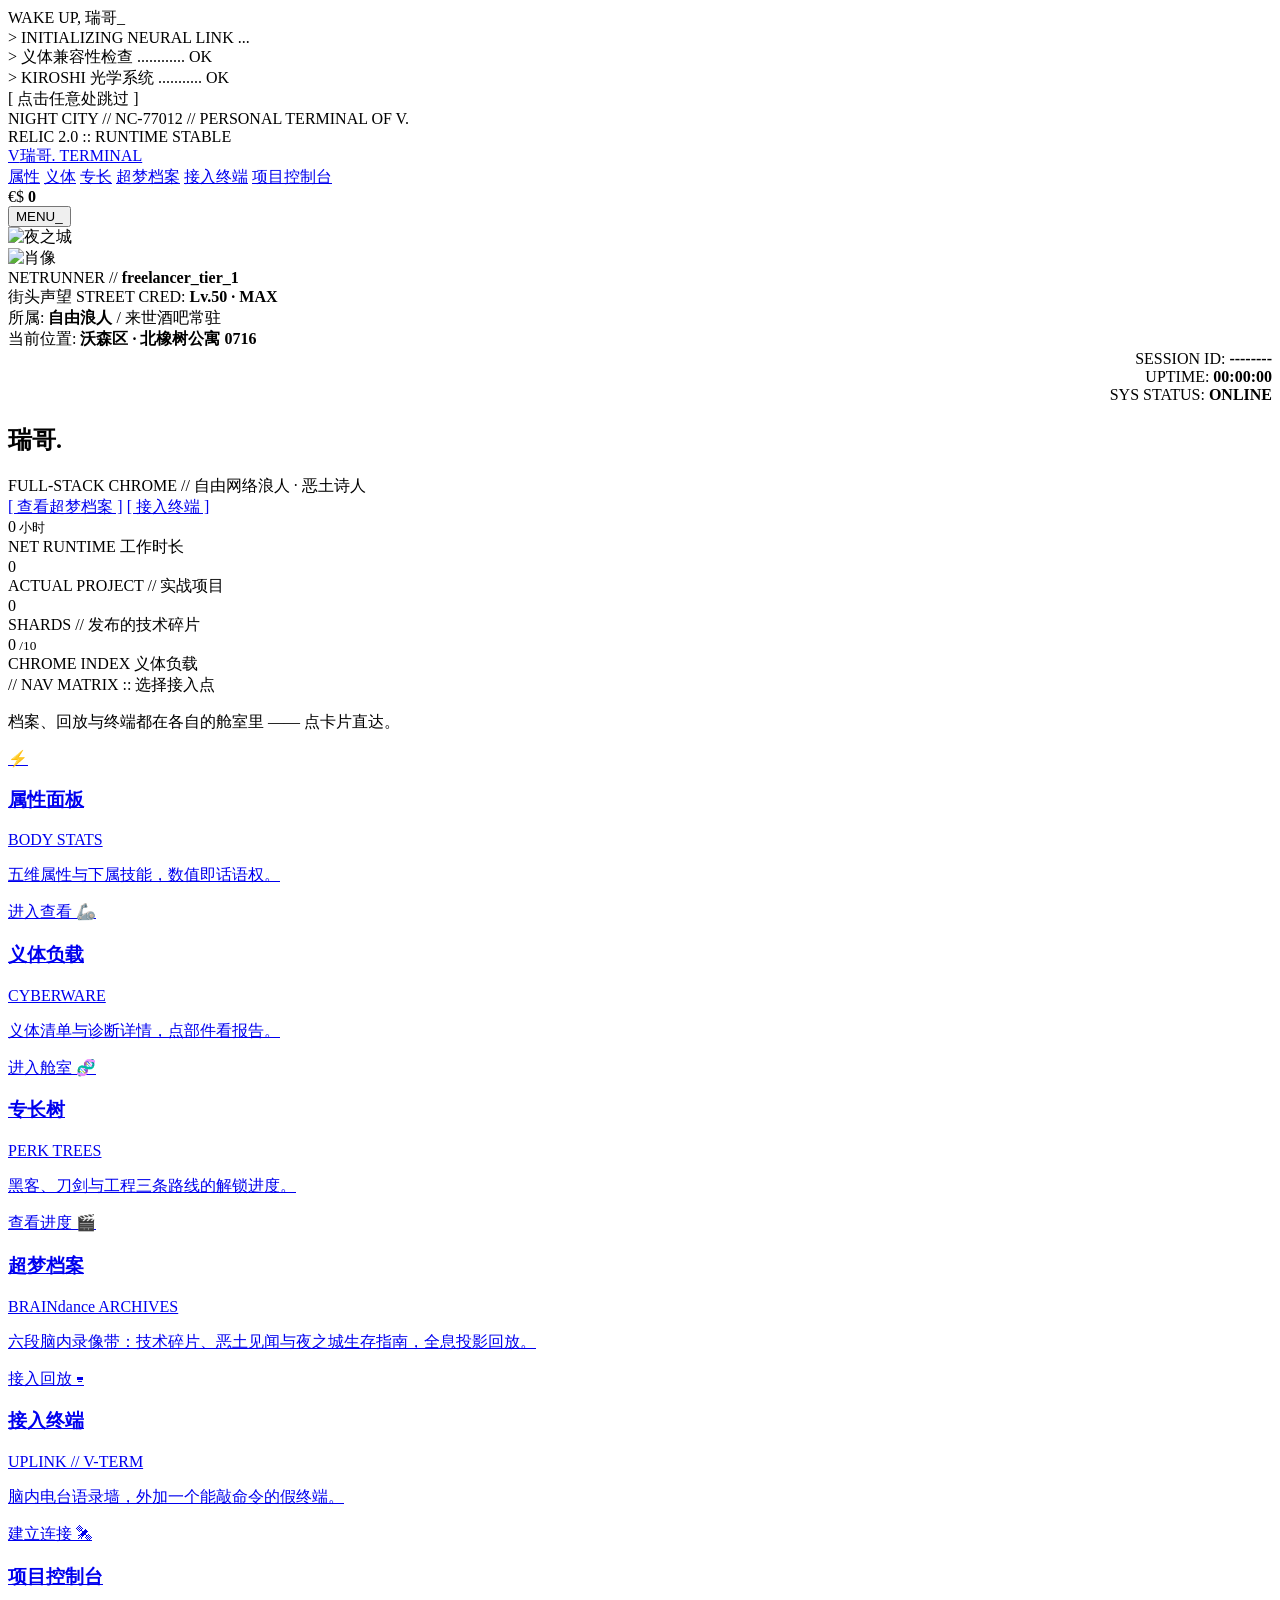
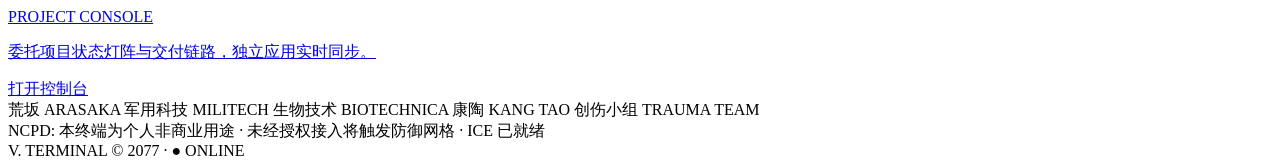
==== commit b0f96f00: "fix: 全站称呼统一为瑞哥 (v1.3.1) - 首页 title 与首屏 h1: 张瑞 → 瑞哥 (导航 logo 原本已是 瑞哥. TERMINAL) - 重建 index.html 产物, 其" ====
--- a/src/index.source.html
+++ b/src/index.source.html
@@ -3,7 +3,7 @@
 <head>
 <meta charset="UTF-8">
 <meta name="viewport" content="width=device-width, initial-scale=1.0">
-<title>张瑞.夜之城个人终端</title>
+<title>瑞哥.夜之城个人终端</title>
 <link rel="icon" type="image/svg+xml" href="assets/favicon.svg">
 <meta name="description" content="一个赛博朋克2077风格的个人主页 —— 义体、专长、超梦档案与网络浪人日志。">
 <link rel="preload" as="image" href="assets/hero-city.jpg">
@@ -81,7 +81,7 @@
     </div>
 
     <div class="hero-title reveal">
-      <h1><span class="glitch y" data-text="V">张瑞</span><span class="dot">.</span></h1>
+      <h1><span class="glitch y" data-text="V">瑞哥</span><span class="dot">.</span></h1>
       <div class="hero-role">FULL-STACK CHROME // 自由网络浪人 · 恶土诗人</div>
     </div>
 
